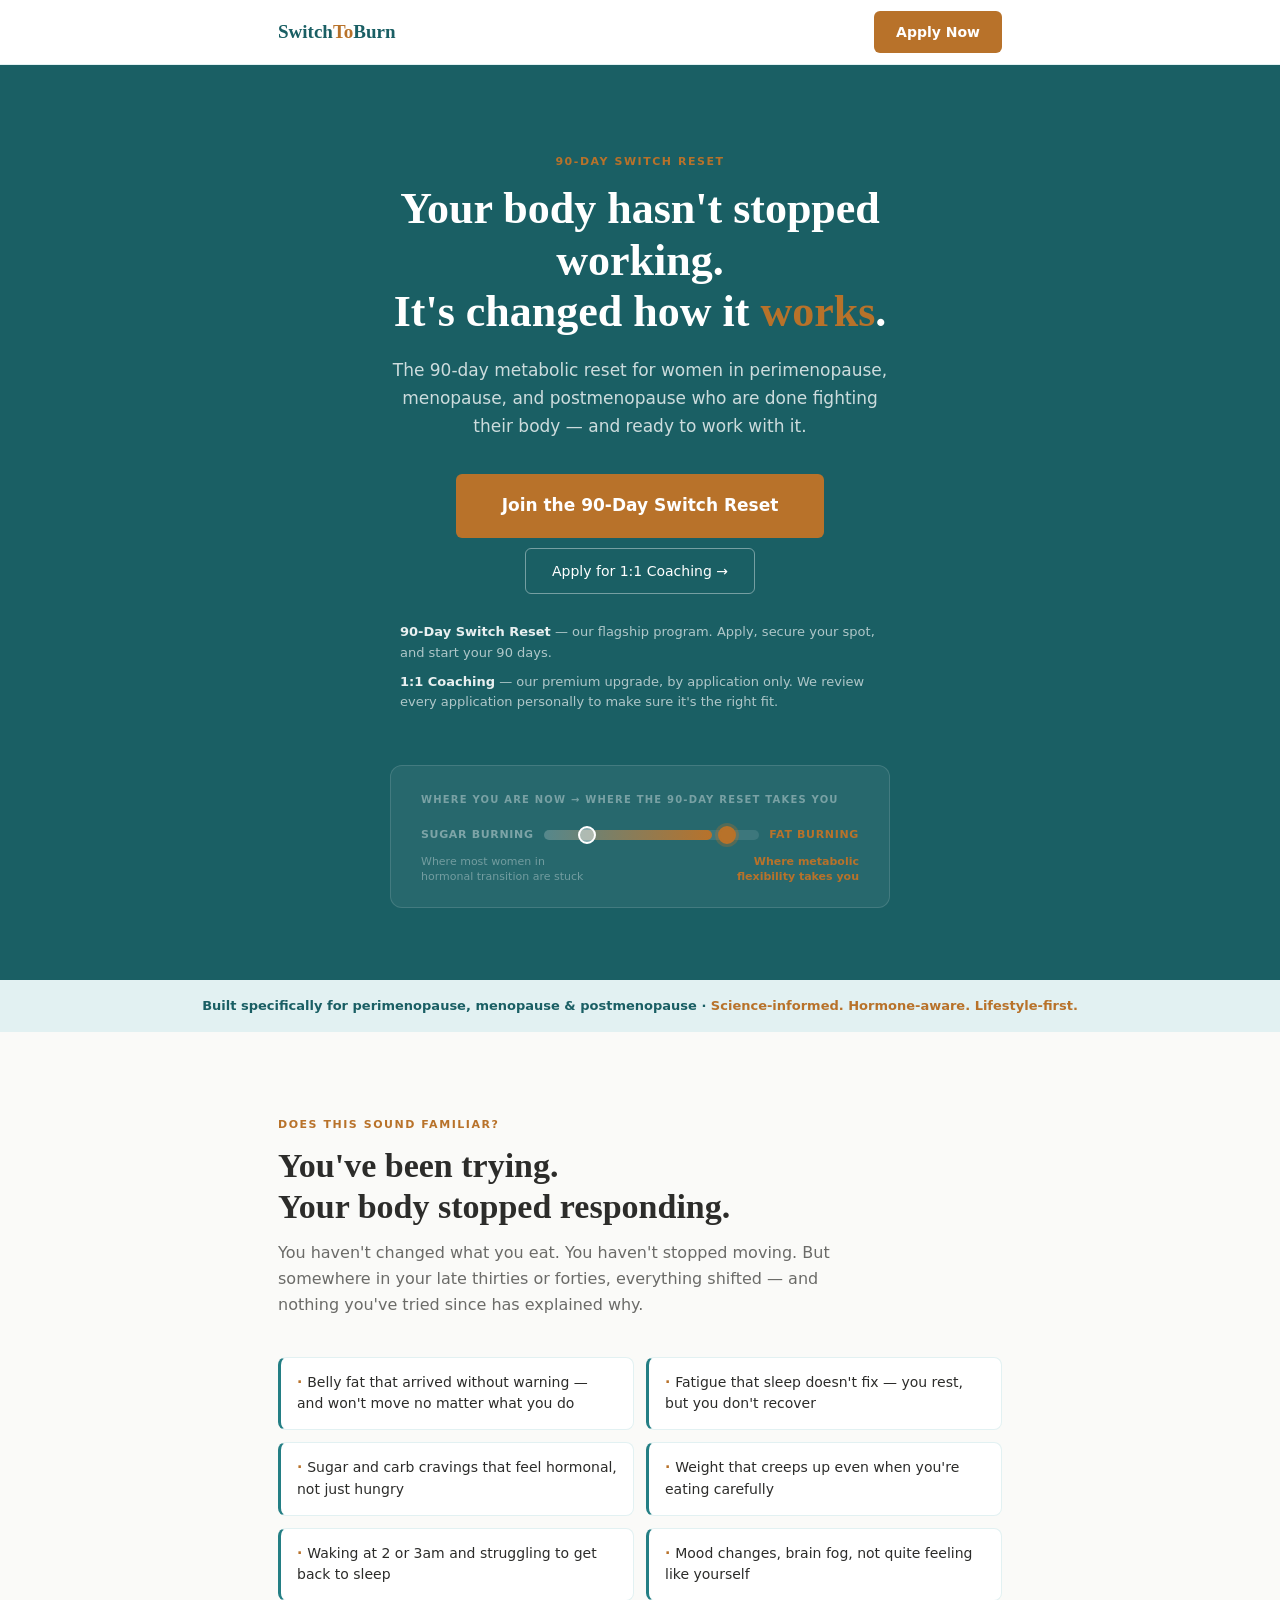
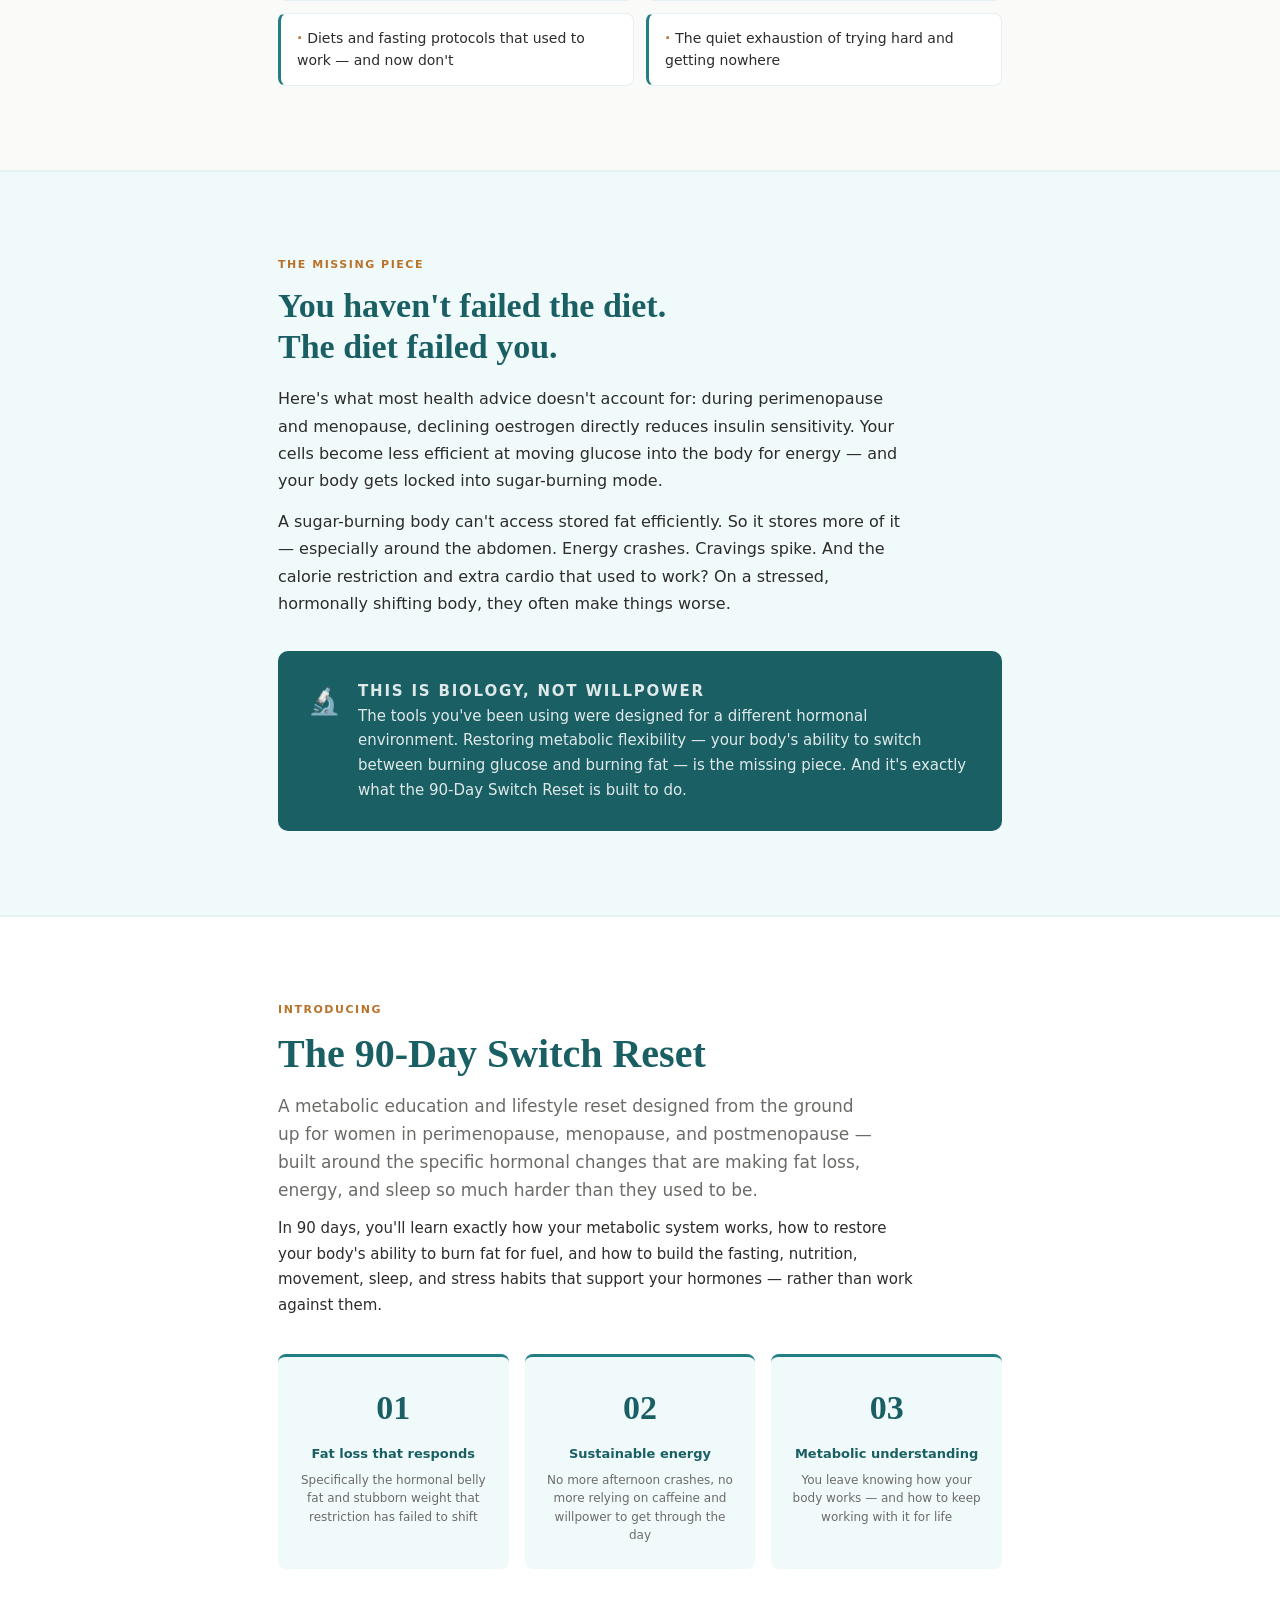
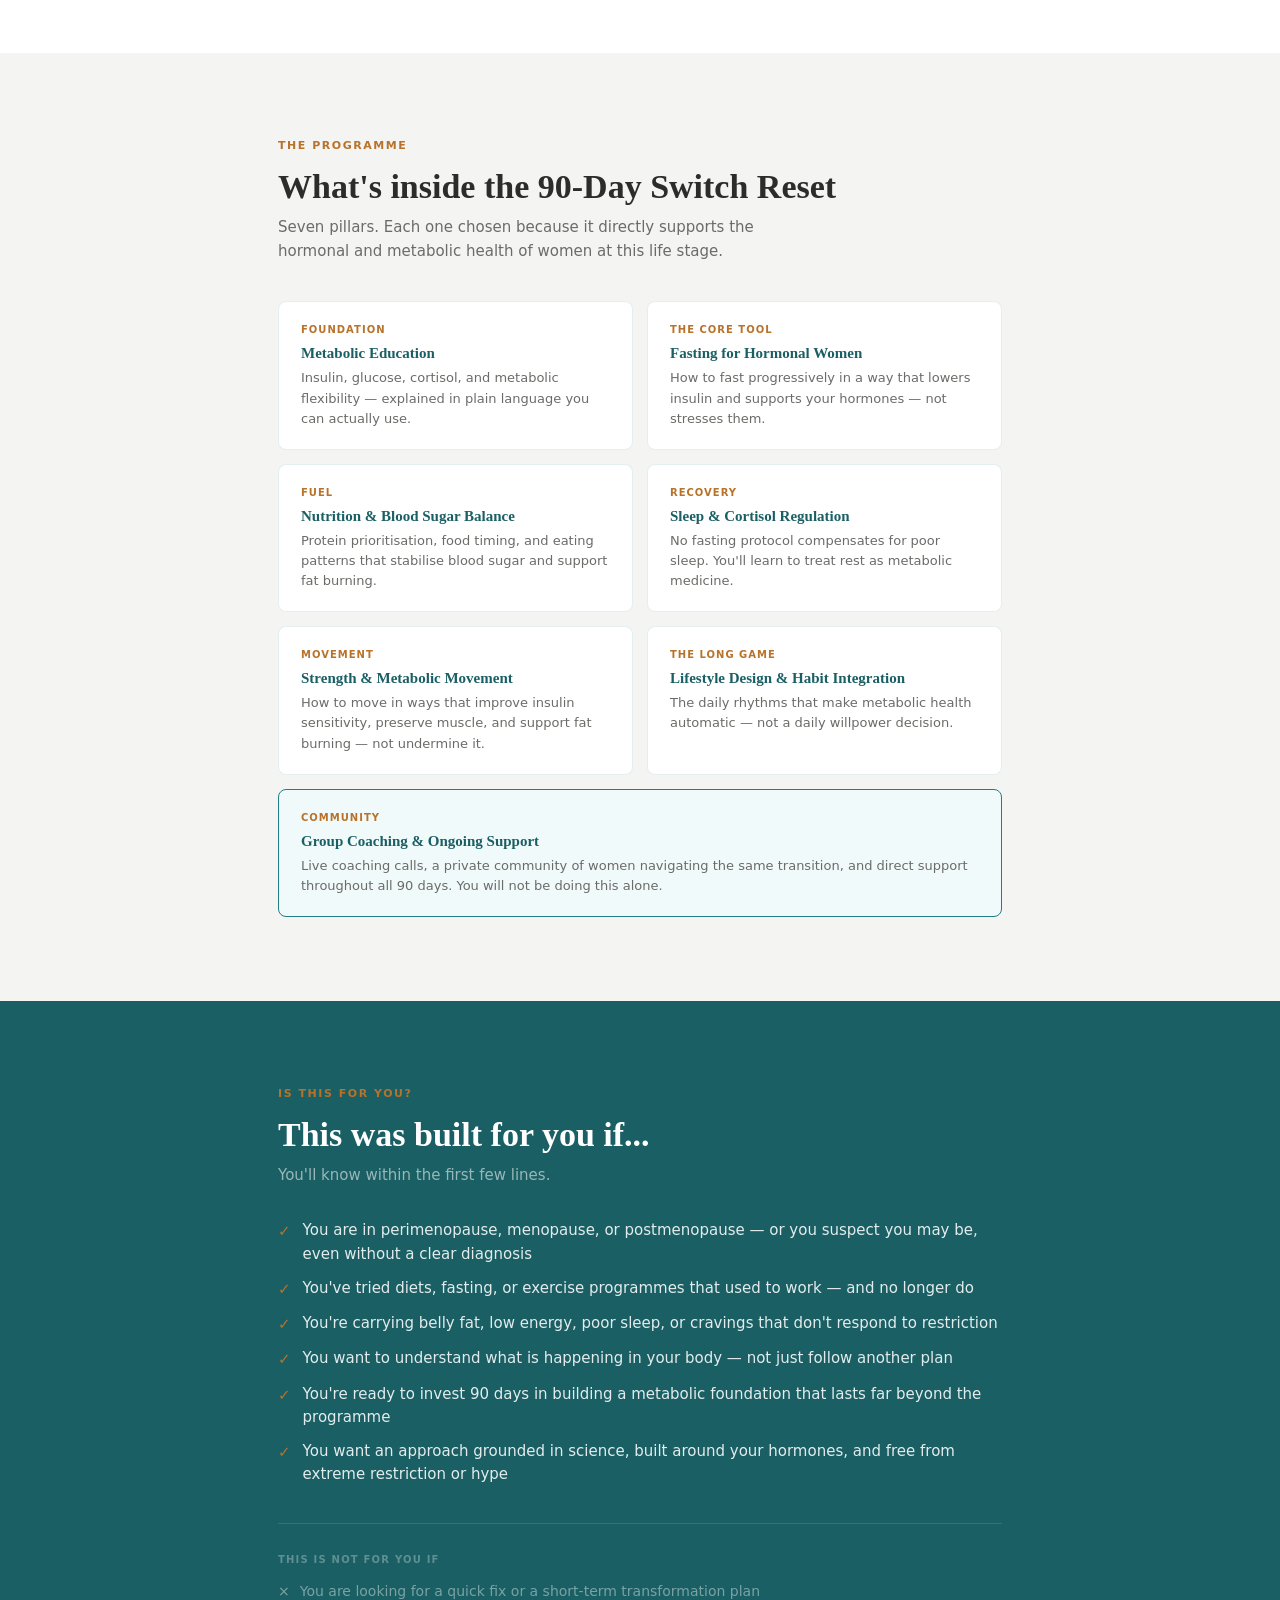
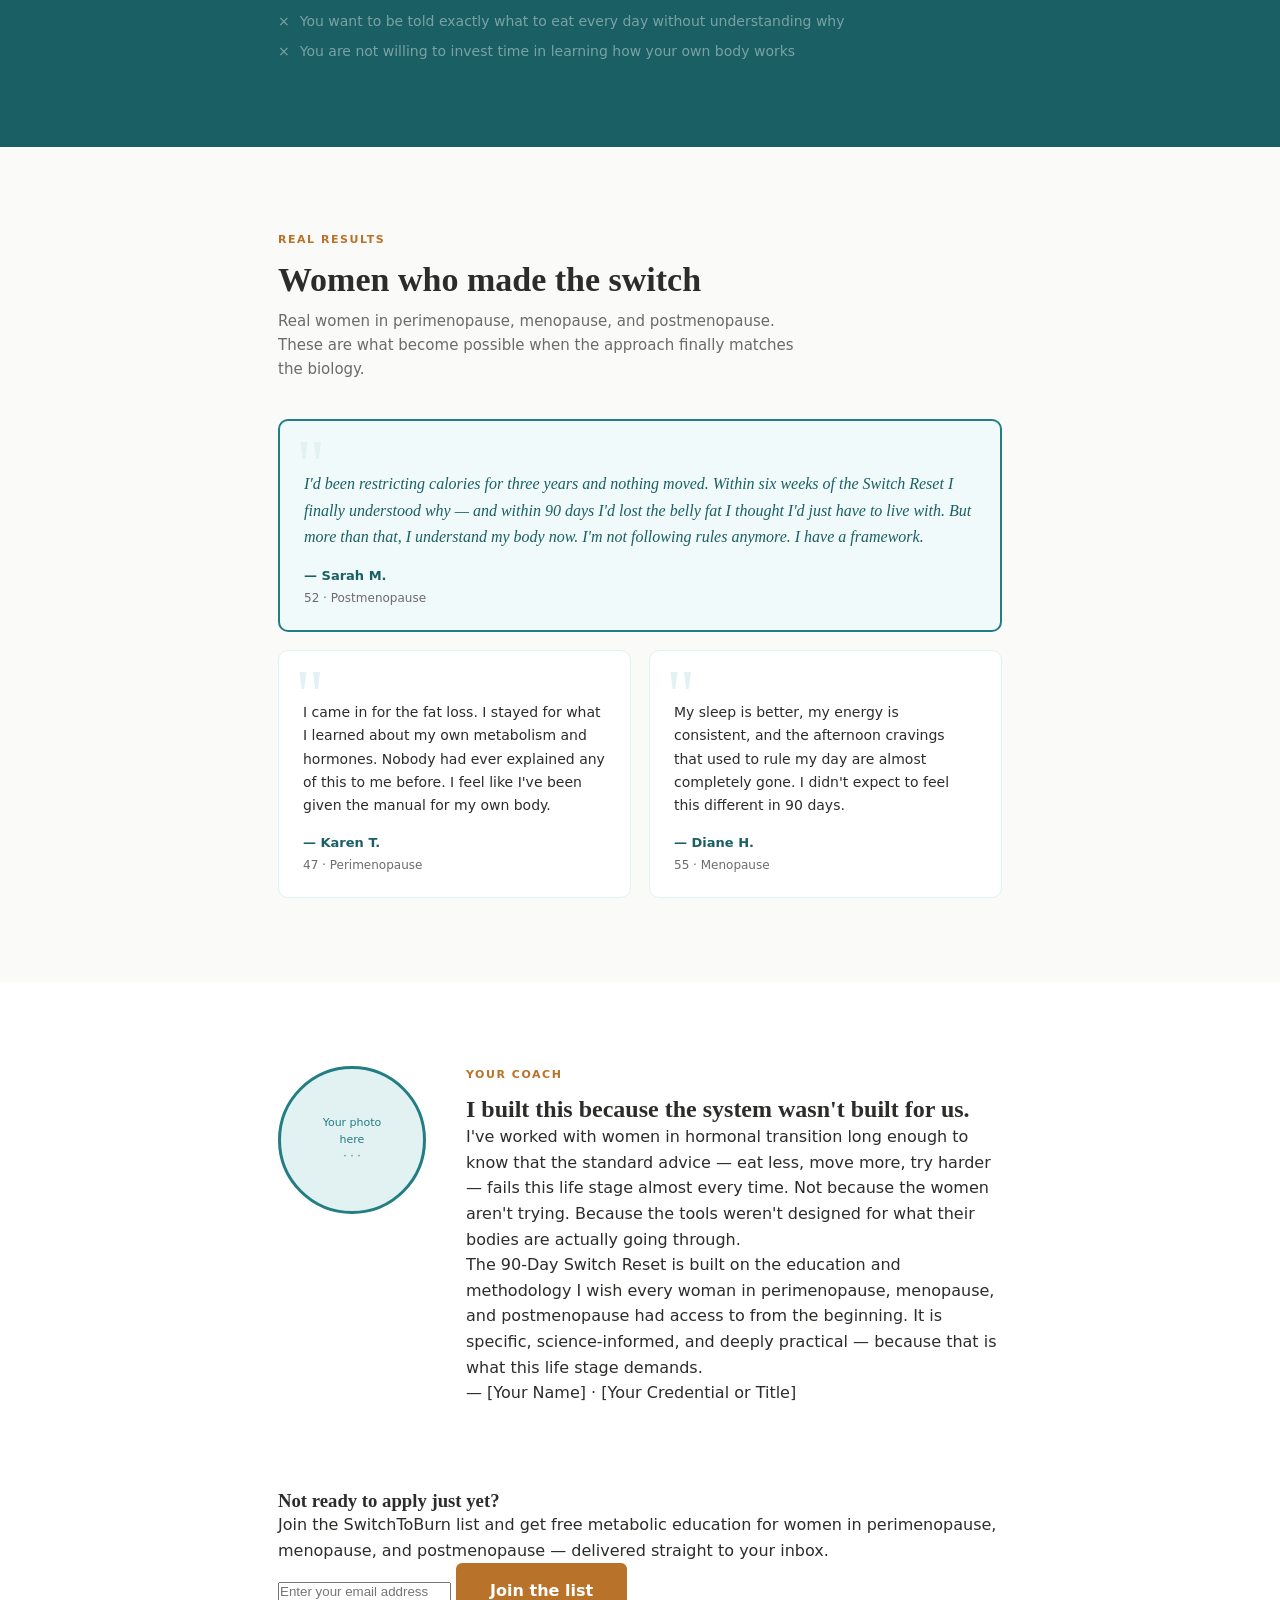
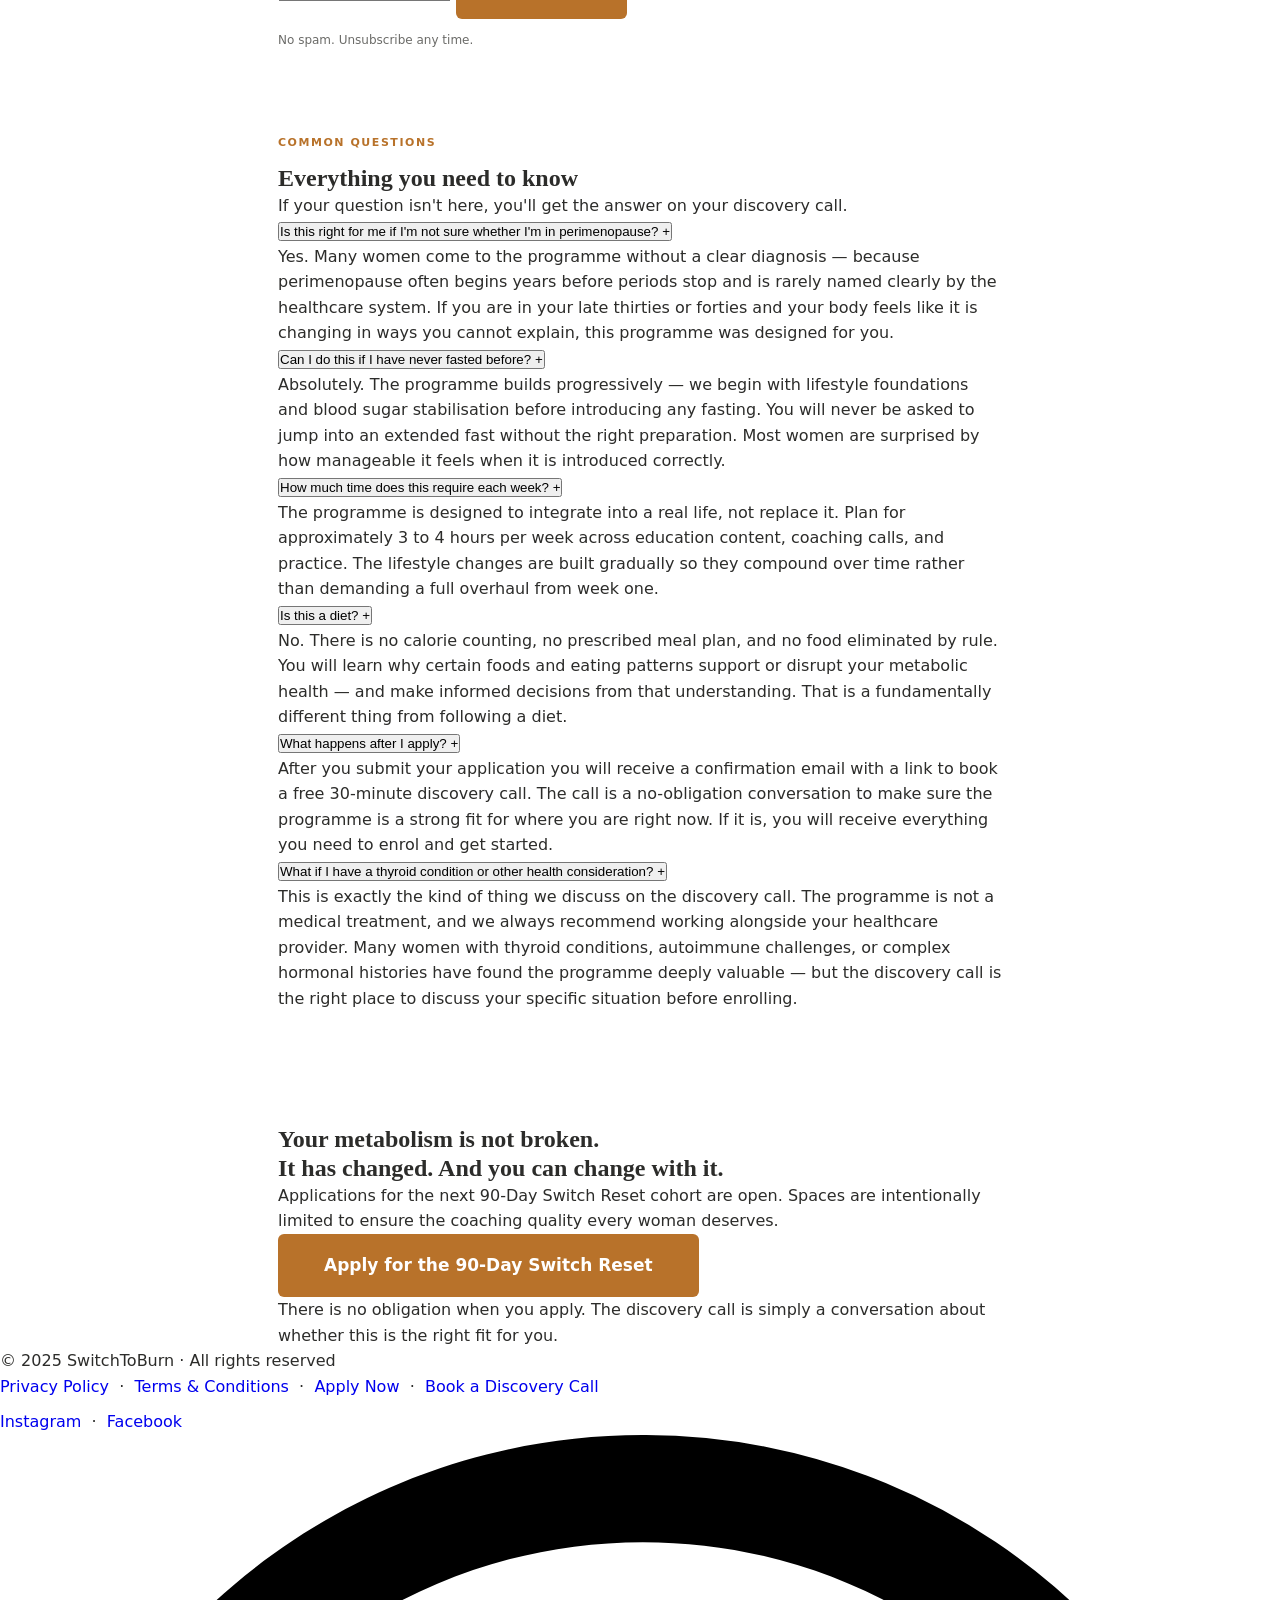
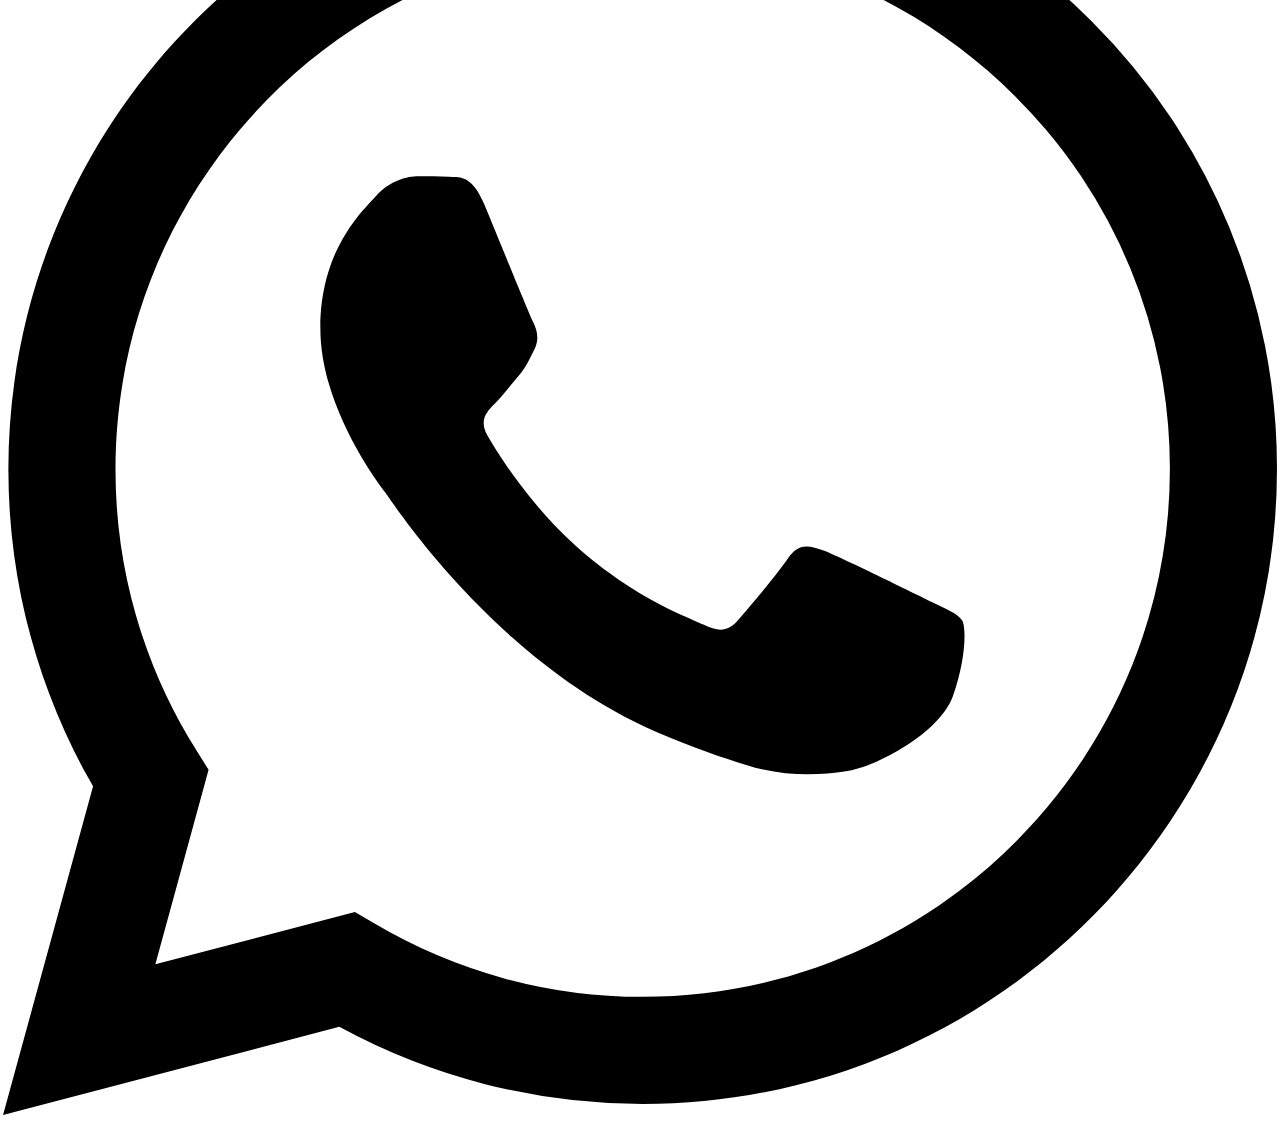
==== index.html @ e47b6647 "Restore WhatsApp floating button" ====
<!--
╔══════════════════════════════════════════════════════════════╗
║   SWITCHTOBUR N — 90-DAY SWITCH RESET                        ║
║   Landing Page  ·  Version 1.0                               ║
╠══════════════════════════════════════════════════════════════╣
║                                                              ║
║   QUICK EDIT GUIDE                                           ║
║   Use Ctrl+F (Cmd+F on Mac) to jump to any tag below.        ║
║                                                              ║
║   COLOURS .................. style.css  →  EDIT-COLOURS      ║
║   LOGO / BRAND NAME ........ Search →  EDIT-LOGO             ║
║   APPLY NOW LINK ........... Search →  APPLY_LINK            ║
║   DISCOVERY CALL LINK ...... Search →  CALENDLY_LINK         ║
║   WHATSAPP LINK ............ Search →  WHATSAPP_LINK         ║
║   MAILERLITE FORM .......... Search →  MAILERLITE_EMBED      ║
║   YOUR NAME & BIO .......... Search →  EDIT-ABOUT            ║
║   TESTIMONIALS ............. Search →  EDIT-TESTIMONIAL      ║
║   FOOTER ................... Search →  EDIT-FOOTER           ║
║                                                              ║
║   TO DEPLOY: Upload index.html + style.css + script.js      ║
║   to your host, Carrd (embed), or any static host.           ║
╚══════════════════════════════════════════════════════════════╝
-->
<!DOCTYPE html>
<html lang="en">
<head>
  <meta charset="UTF-8">
  <meta name="viewport" content="width=device-width, initial-scale=1.0">

  <!-- ✏ EDIT: Page title and meta description — shown in browser tabs and Google -->
  <title>90-Day Switch Reset — SwitchToBurn</title>
  <meta name="description" content="The 90-day metabolic reset for women in perimenopause, menopause, and postmenopause. Restore metabolic flexibility, lose stubborn fat, and reclaim your energy.">

  <link rel="stylesheet" href="style.css">
</head>

<body>

<!-- ╔══════════════════════════════════════════════════════════════╗
     ║  NAVIGATION                                                  ║
     ╚══════════════════════════════════════════════════════════════╝ -->
<nav class="nav">
  <div class="nav-inner">

    <!-- EDIT-LOGO: Change "SwitchToBurn" to your brand name.
         The <em> tag colours "To" in amber — remove it to make it uniform. -->
    <a href="#top" class="nav-logo">Switch<em>To</em>Burn</a>

    <!-- APPLY_LINK: Replace # with your application form or Calendly link.
         Example Typeform:  href="https://yourform.typeform.com/to/XXXXXXXX"
         Example Calendly:  href="https://calendly.com/yourname/discovery-call" -->
    <a href="https://form.jotform.com/261706156996065"
       class="btn btn-primary"
       style="padding:10px 22px; font-size:14px;"
       target="_blank">
      Apply Now
    </a>

  </div>
</nav>


<!-- ╔══════════════════════════════════════════════════════════════╗
     ║  SECTION 1 — HERO                                            ║
     ║  Edit: headline, sub-headline, both CTA buttons             ║
     ╚══════════════════════════════════════════════════════════════╝ -->
<section class="hero" id="top">
  <div class="wrap">

    <!-- ✏ EDIT: Small label above the headline -->
    <p class="eyebrow">90-Day Switch Reset</p>

    <!-- ✏ EDIT: Main headline — the <em> tag highlights "works" in amber -->
    <h1>Your body hasn't stopped working.<br>It's changed how it <em>works</em>.</h1>

    <!-- ✏ EDIT: Sub-headline beneath the main headline -->
    <p class="hero-sub">
      The 90-day metabolic reset for women in perimenopause, menopause, and
      postmenopause who are done fighting their body — and ready to work with it.
    </p>

    <div class="hero-ctas">

      <!-- APPLY_LINK: Replace # with your application form link -->
      <a href="https://form.jotform.com/261706156996065"
         class="btn btn-primary-lg"
         target="_blank">
        Join the 90-Day Switch Reset
      </a>

      <!-- CALENDLY_LINK: Replace # with your 1:1 coaching application link -->
      <a href="https://form.jotform.com/261706232060042"
         class="btn btn-ghost"
         target="_blank">
        Apply for 1:1 Coaching →
      </a>

      <!-- ✏ EDIT: Supporting copy beneath the hero buttons -->
      <div style="margin-top:18px; display:flex; flex-direction:column; gap:8px; max-width:480px; text-align:left;">
        <p style="font-size:13px; color:rgba(255,255,255,0.65); line-height:1.6;">
          <strong style="color:rgba(255,255,255,0.9);">90-Day Switch Reset</strong> — our flagship program.
          Apply, secure your spot, and start your 90 days.
        </p>
        <p style="font-size:13px; color:rgba(255,255,255,0.65); line-height:1.6;">
          <strong style="color:rgba(255,255,255,0.9);">1:1 Coaching</strong> — our premium upgrade, by application only.
          We review every application personally to make sure it's the right fit.
        </p>
      </div>

    </div>

    <!-- Metabolic Switch Diagram — ✏ EDIT caption text inside this block -->
    <div class="switch-diagram">
      <p class="diag-label">Where you are now → where the 90-day reset takes you</p>
      <div class="bar-row">
        <span class="bar-side bar-side-l">Sugar burning</span>
        <div class="bar-track">
          <div class="bar-fill"></div>
          <div class="bar-dot bar-dot-now"></div>
          <div class="bar-dot bar-dot-goal"></div>
        </div>
        <span class="bar-side bar-side-r">Fat burning</span>
      </div>
      <div class="diag-caption">
        <span>Where most women in<br>hormonal transition are stuck</span>
        <span class="goal-cap">Where metabolic<br>flexibility takes you</span>
      </div>
    </div>

  </div>
</section>


<!-- Social Proof Strip
     ✏ EDIT: Update this tagline as your brand grows (e.g. add number of clients) -->
<div class="strip">
  <p>
    Built specifically for perimenopause, menopause &amp; postmenopause ·
    <strong>Science-informed. Hormone-aware. Lifestyle-first.</strong>
  </p>
</div>


<!-- ╔══════════════════════════════════════════════════════════════╗
     ║  SECTION 2 — PROBLEM RECOGNITION                            ║
     ║  Edit: headline, lead sentence, pain point cards            ║
     ╚══════════════════════════════════════════════════════════════╝ -->
<section class="sec problem" id="problem">
  <div class="wrap">

    <!-- ✏ EDIT: Eyebrow label -->
    <p class="eyebrow">Does this sound familiar?</p>

    <!-- ✏ EDIT: Section headline -->
    <h2>You've been trying.<br>Your body stopped responding.</h2>

    <!-- ✏ EDIT: Lead paragraph -->
    <p class="lead-text">
      You haven't changed what you eat. You haven't stopped moving. But somewhere
      in your late thirties or forties, everything shifted — and nothing you've
      tried since has explained why.
    </p>

    <!-- ✏ EDIT: Pain point cards — add, remove, or rewrite any of these -->
    <div class="pain-grid">
      <div class="pain-card">Belly fat that arrived without warning — and won't move no matter what you do</div>
      <div class="pain-card">Fatigue that sleep doesn't fix — you rest, but you don't recover</div>
      <div class="pain-card">Sugar and carb cravings that feel hormonal, not just hungry</div>
      <div class="pain-card">Weight that creeps up even when you're eating carefully</div>
      <div class="pain-card">Waking at 2 or 3am and struggling to get back to sleep</div>
      <div class="pain-card">Mood changes, brain fog, not quite feeling like yourself</div>
      <div class="pain-card">Diets and fasting protocols that used to work — and now don't</div>
      <div class="pain-card">The quiet exhaustion of trying hard and getting nowhere</div>
    </div>

  </div>
</section>


<!-- ╔══════════════════════════════════════════════════════════════╗
     ║  SECTION 3 — WHY OLD METHODS FAIL                           ║
     ║  Edit: headline, both body paragraphs, callout box          ║
     ╚══════════════════════════════════════════════════════════════╝ -->
<section class="sec why" id="why">
  <div class="wrap">

    <p class="eyebrow">The missing piece</p>

    <!-- ✏ EDIT: Section headline -->
    <h2>You haven't failed the diet.<br>The diet failed you.</h2>

    <!-- ✏ EDIT: Body paragraphs — keep the science simple and clear -->
    <p class="body-p">
      Here's what most health advice doesn't account for: during perimenopause
      and menopause, declining oestrogen directly reduces insulin sensitivity.
      Your cells become less efficient at moving glucose into the body for energy
      — and your body gets locked into sugar-burning mode.
    </p>
    <p class="body-p">
      A sugar-burning body can't access stored fat efficiently. So it stores more
      of it — especially around the abdomen. Energy crashes. Cravings spike. And
      the calorie restriction and extra cardio that used to work? On a stressed,
      hormonally shifting body, they often make things worse.
    </p>

    <!-- ✏ EDIT: Callout box — the core positioning statement -->
    <div class="bio-box">
      <div class="bio-icon">🔬</div>
      <div>
        <p class="bio-label">This is biology, not willpower</p>
        <p>
          The tools you've been using were designed for a different hormonal
          environment. Restoring metabolic flexibility — your body's ability to
          switch between burning glucose and burning fat — is the missing piece.
          And it's exactly what the 90-Day Switch Reset is built to do.
        </p>
      </div>
    </div>

  </div>
</section>


<!-- ╔══════════════════════════════════════════════════════════════╗
     ║  SECTION 4 — INTRODUCE THE SOLUTION                         ║
     ║  Edit: programme name, lead, body, three outcome cards      ║
     ╚══════════════════════════════════════════════════════════════╝ -->
<section class="sec solution" id="solution">
  <div class="wrap">

    <p class="eyebrow">Introducing</p>

    <!-- ✏ EDIT: Programme name — update if you rename it -->
    <h2>The 90-Day Switch Reset</h2>

    <!-- ✏ EDIT: One-paragraph programme description -->
    <p class="lead-text">
      A metabolic education and lifestyle reset designed from the ground up for
      women in perimenopause, menopause, and postmenopause — built around the
      specific hormonal changes that are making fat loss, energy, and sleep so
      much harder than they used to be.
    </p>

    <p class="body-p">
      In 90 days, you'll learn exactly how your metabolic system works, how to
      restore your body's ability to burn fat for fuel, and how to build the
      fasting, nutrition, movement, sleep, and stress habits that support your
      hormones — rather than work against them.
    </p>

    <!-- ✏ EDIT: Three outcome cards — title and description of each outcome -->
    <div class="outcomes">
      <div class="outcome">
        <div class="outcome-num">01</div>
        <div class="outcome-title">Fat loss that responds</div>
        <div class="outcome-desc">
          Specifically the hormonal belly fat and stubborn weight
          that restriction has failed to shift
        </div>
      </div>
      <div class="outcome">
        <div class="outcome-num">02</div>
        <div class="outcome-title">Sustainable energy</div>
        <div class="outcome-desc">
          No more afternoon crashes, no more relying on caffeine
          and willpower to get through the day
        </div>
      </div>
      <div class="outcome">
        <div class="outcome-num">03</div>
        <div class="outcome-title">Metabolic understanding</div>
        <div class="outcome-desc">
          You leave knowing how your body works — and how to keep
          working with it for life
        </div>
      </div>
    </div>

  </div>
</section>


<!-- ╔══════════════════════════════════════════════════════════════╗
     ║  SECTION 5 — WHAT'S INSIDE                                  ║
     ║  Edit: pillar tags, pillar titles, pillar descriptions      ║
     ╚══════════════════════════════════════════════════════════════╝ -->
<section class="sec inside" id="inside">
  <div class="wrap">

    <p class="eyebrow">The programme</p>
    <h2>What's inside the 90-Day Switch Reset</h2>
    <p class="sub-text">
      Seven pillars. Each one chosen because it directly supports the hormonal
      and metabolic health of women at this life stage.
    </p>

    <!-- ✏ EDIT: Add, remove, or rewrite any pillar card -->
    <div class="pillars">

      <div class="pillar">
        <div class="pillar-tag">Foundation</div>
        <h4>Metabolic Education</h4>
        <p>Insulin, glucose, cortisol, and metabolic flexibility — explained in plain language you can actually use.</p>
      </div>

      <div class="pillar">
        <div class="pillar-tag">The Core Tool</div>
        <h4>Fasting for Hormonal Women</h4>
        <p>How to fast progressively in a way that lowers insulin and supports your hormones — not stresses them.</p>
      </div>

      <div class="pillar">
        <div class="pillar-tag">Fuel</div>
        <h4>Nutrition &amp; Blood Sugar Balance</h4>
        <p>Protein prioritisation, food timing, and eating patterns that stabilise blood sugar and support fat burning.</p>
      </div>

      <div class="pillar">
        <div class="pillar-tag">Recovery</div>
        <h4>Sleep &amp; Cortisol Regulation</h4>
        <p>No fasting protocol compensates for poor sleep. You'll learn to treat rest as metabolic medicine.</p>
      </div>

      <div class="pillar">
        <div class="pillar-tag">Movement</div>
        <h4>Strength &amp; Metabolic Movement</h4>
        <p>How to move in ways that improve insulin sensitivity, preserve muscle, and support fat burning — not undermine it.</p>
      </div>

      <div class="pillar">
        <div class="pillar-tag">The Long Game</div>
        <h4>Lifestyle Design &amp; Habit Integration</h4>
        <p>The daily rhythms that make metabolic health automatic — not a daily willpower decision.</p>
      </div>

      <!-- Full-width featured pillar -->
      <div class="pillar pillar-full">
        <div class="pillar-tag">Community</div>
        <h4>Group Coaching &amp; Ongoing Support</h4>
        <p>
          Live coaching calls, a private community of women navigating the same transition,
          and direct support throughout all 90 days. You will not be doing this alone.
        </p>
      </div>

    </div>
  </div>
</section>


<!-- ╔══════════════════════════════════════════════════════════════╗
     ║  SECTION 6 — WHO THIS IS FOR                                ║
     ║  Edit: the "is for" list items and "not for" list items     ║
     ╚══════════════════════════════════════════════════════════════╝ -->
<section class="sec for-sec" id="for">
  <div class="wrap">

    <p class="eyebrow">Is this for you?</p>
    <h2>This was built for you if...</h2>
    <p class="sub-text">You'll know within the first few lines.</p>

    <!-- ✏ EDIT: "This IS for you" list — add or remove items as needed -->
    <ul class="for-list">
      <li>You are in perimenopause, menopause, or postmenopause — or you suspect you may be, even without a clear diagnosis</li>
      <li>You've tried diets, fasting, or exercise programmes that used to work — and no longer do</li>
      <li>You're carrying belly fat, low energy, poor sleep, or cravings that don't respond to restriction</li>
      <li>You want to understand what is happening in your body — not just follow another plan</li>
      <li>You're ready to invest 90 days in building a metabolic foundation that lasts far beyond the programme</li>
      <li>You want an approach grounded in science, built around your hormones, and free from extreme restriction or hype</li>
    </ul>

    <!-- ✏ EDIT: "This is NOT for you" list — keep this honest and clear -->
    <div class="not-for-wrap">
      <p class="not-label">This is not for you if</p>
      <ul class="not-list">
        <li>You are looking for a quick fix or a short-term transformation plan</li>
        <li>You want to be told exactly what to eat every day without understanding why</li>
        <li>You are not willing to invest time in learning how your own body works</li>
      </ul>
    </div>

  </div>
</section>


<!-- ╔══════════════════════════════════════════════════════════════╗
     ║  SECTION 7 — TESTIMONIALS / SOCIAL PROOF                    ║
     ║  EDIT-TESTIMONIAL: Replace all three testimonials with      ║
     ║  real client quotes, names, and stages                      ║
     ╚══════════════════════════════════════════════════════════════╝ -->
<section class="sec proof" id="proof">
  <div class="wrap">

    <p class="eyebrow">Real results</p>
    <h2>Women who made the switch</h2>
    <p class="sub-text">
      Real women in perimenopause, menopause, and postmenopause.
      These are what become possible when the approach finally matches the biology.
    </p>

    <div class="testimonials">

      <!-- EDIT-TESTIMONIAL 1: Featured quote — spans full width
           ✏ Replace quote, name, and stage with a real client -->
      <div class="t-card t-card-hero">
        <p class="t-quote">
          I'd been restricting calories for three years and nothing moved. Within
          six weeks of the Switch Reset I finally understood why — and within 90
          days I'd lost the belly fat I thought I'd just have to live with. But
          more than that, I understand my body now. I'm not following rules
          anymore. I have a framework.
        </p>
        <p class="t-name">— Sarah M.</p>
        <p class="t-stage">52 · Postmenopause</p>
      </div>

      <!-- EDIT-TESTIMONIAL 2 -->
      <div class="t-card">
        <p class="t-quote">
          I came in for the fat loss. I stayed for what I learned about my own
          metabolism and hormones. Nobody had ever explained any of this to me
          before. I feel like I've been given the manual for my own body.
        </p>
        <p class="t-name">— Karen T.</p>
        <p class="t-stage">47 · Perimenopause</p>
      </div>

      <!-- EDIT-TESTIMONIAL 3 -->
      <div class="t-card">
        <p class="t-quote">
          My sleep is better, my energy is consistent, and the afternoon cravings
          that used to rule my day are almost completely gone. I didn't expect to
          feel this different in 90 days.
        </p>
        <p class="t-name">— Diane H.</p>
        <p class="t-stage">55 · Menopause</p>
      </div>

    </div>
  </div>
</section>


<!-- ╔══════════════════════════════════════════════════════════════╗
     ║  SECTION 8 — ABOUT                                          ║
     ║  EDIT-ABOUT: Replace all placeholder text with your own     ║
     ╚══════════════════════════════════════════════════════════════╝ -->
<section class="sec about" id="about">
  <div class="wrap">
    <div class="about-inner">

      <!-- EDIT-ABOUT: Replace with your real headshot.
           Option A — Image file (remove the placeholder div, uncomment this):
           <div class="about-photo"><img src="your-photo.jpg" alt="Your Name"></div>
           Option B — Placeholder (current, remove once you have a photo): -->
      
  <div class="about-photo">Your photo<br>here<br>· · ·</div>


      <div>
        <p class="eyebrow">Your coach</p>

        <!-- ✏ EDIT-ABOUT: Headline — make this personal to your story -->
        <h2>I built this because the system wasn't built for us.</h2>

        <!-- ✏ EDIT-ABOUT: First paragraph — your background and "why" -->
        <p>
          I've worked with women in hormonal transition long enough to know that
          the standard advice — eat less, move more, try harder — fails this life
          stage almost every time. Not because the women aren't trying. Because
          the tools weren't designed for what their bodies are actually going through.
        </p>

        <!-- ✏ EDIT-ABOUT: Second paragraph — what drives this programme -->
        <p>
          The 90-Day Switch Reset is built on the education and methodology I wish
          every woman in perimenopause, menopause, and postmenopause had access to
          from the beginning. It is specific, science-informed, and deeply practical
          — because that is what this life stage demands.
        </p>

        <!-- ✏ EDIT-ABOUT: Replace with your name and any relevant credentials -->
        <p class="sig">— [Your Name] · [Your Credential or Title]</p>
      </div>

    </div>
  </div>
</section>


<!-- ╔══════════════════════════════════════════════════════════════╗
     ║  EMAIL CAPTURE — MAILERLITE_EMBED                           ║
     ║                                                              ║
     ║  HOW TO EMBED YOUR MAILERLITE FORM:                         ║
     ║  1. Log into MailerLite                                      ║
     ║  2. Go to Forms → Embedded Forms                            ║
     ║  3. Create or select your form                              ║
     ║  4. Copy the embed code MailerLite gives you               ║
     ║  5. Replace the <div class="ml-placeholder"> block below   ║
     ║     with your MailerLite embed code                         ║
     ║                                                              ║
     ║  TO HIDE THIS SECTION: Add  display:none;  to              ║
     ║  .email-capture in style.css, or delete this section.      ║
     ╚══════════════════════════════════════════════════════════════╝ -->
<section class="email-capture" id="email-list">
  <div class="wrap">

    <!-- ✏ EDIT: Heading and subtext for this section -->
    <h3>Not ready to apply just yet?</h3>
    <p>
      Join the SwitchToBurn list and get free metabolic education for
      women in perimenopause, menopause, and postmenopause — delivered
      straight to your inbox.
    </p>

    <!-- MAILERLITE_EMBED: Replace this entire block with your MailerLite embed code -->
    <!-- ↓ DELETE FROM HERE ↓ -->
    <div class="ml-placeholder">
      <input type="email" placeholder="Enter your email address" />
      <a href="#" class="btn btn-primary">Join the list</a>
    </div>
    <p style="font-size:12px; color:var(--gray-mid); margin-top:12px;">
      No spam. Unsubscribe any time.
    </p>
    <!-- ↑ DELETE TO HERE and paste your MailerLite embed ↑ -->

  </div>
</section>


<!-- ╔══════════════════════════════════════════════════════════════╗
     ║  SECTION 9 — FAQ                                            ║
     ║  Edit: questions and answers below                          ║
     ║                                                              ║
     ║  Each FAQ item follows this pattern:                         ║
     ║  <div class="faq-item">                                      ║
     ║    <button class="faq-btn" onclick="toggleFaq(this)">        ║
     ║      QUESTION<span class="faq-icon">+</span>                 ║
     ║    </button>                                                  ║
     ║    <p class="faq-ans">ANSWER</p>                             ║
     ║  </div>                                                       ║
     ╚══════════════════════════════════════════════════════════════╝ -->
<section class="sec faq-sec" id="faq">
  <div class="wrap">

    <p class="eyebrow">Common questions</p>
    <h2>Everything you need to know</h2>
    <p class="sub-text">
      If your question isn't here, you'll get the answer on your discovery call.
    </p>

    <!-- ✏ EDIT: Add, remove, or rewrite any FAQ item below -->
    <div class="faq-list">

      <div class="faq-item">
        <button class="faq-btn" onclick="toggleFaq(this)">
          Is this right for me if I'm not sure whether I'm in perimenopause?
          <span class="faq-icon">+</span>
        </button>
        <p class="faq-ans">
          Yes. Many women come to the programme without a clear diagnosis —
          because perimenopause often begins years before periods stop and is
          rarely named clearly by the healthcare system. If you are in your late
          thirties or forties and your body feels like it is changing in ways you
          cannot explain, this programme was designed for you.
        </p>
      </div>

      <div class="faq-item">
        <button class="faq-btn" onclick="toggleFaq(this)">
          Can I do this if I have never fasted before?
          <span class="faq-icon">+</span>
        </button>
        <p class="faq-ans">
          Absolutely. The programme builds progressively — we begin with lifestyle
          foundations and blood sugar stabilisation before introducing any fasting.
          You will never be asked to jump into an extended fast without the right
          preparation. Most women are surprised by how manageable it feels when it
          is introduced correctly.
        </p>
      </div>

      <div class="faq-item">
        <button class="faq-btn" onclick="toggleFaq(this)">
          How much time does this require each week?
          <span class="faq-icon">+</span>
        </button>
        <p class="faq-ans">
          The programme is designed to integrate into a real life, not replace it.
          Plan for approximately 3 to 4 hours per week across education content,
          coaching calls, and practice. The lifestyle changes are built gradually
          so they compound over time rather than demanding a full overhaul from
          week one.
        </p>
      </div>

      <div class="faq-item">
        <button class="faq-btn" onclick="toggleFaq(this)">
          Is this a diet?
          <span class="faq-icon">+</span>
        </button>
        <p class="faq-ans">
          No. There is no calorie counting, no prescribed meal plan, and no food
          eliminated by rule. You will learn why certain foods and eating patterns
          support or disrupt your metabolic health — and make informed decisions
          from that understanding. That is a fundamentally different thing from
          following a diet.
        </p>
      </div>

      <div class="faq-item">
        <button class="faq-btn" onclick="toggleFaq(this)">
          What happens after I apply?
          <span class="faq-icon">+</span>
        </button>
        <p class="faq-ans">
          After you submit your application you will receive a confirmation email
          with a link to book a free 30-minute discovery call. The call is a
          no-obligation conversation to make sure the programme is a strong fit
          for where you are right now. If it is, you will receive everything you
          need to enrol and get started.
        </p>
      </div>

      <div class="faq-item">
        <button class="faq-btn" onclick="toggleFaq(this)">
          What if I have a thyroid condition or other health consideration?
          <span class="faq-icon">+</span>
        </button>
        <p class="faq-ans">
          This is exactly the kind of thing we discuss on the discovery call. The
          programme is not a medical treatment, and we always recommend working
          alongside your healthcare provider. Many women with thyroid conditions,
          autoimmune challenges, or complex hormonal histories have found the
          programme deeply valuable — but the discovery call is the right place
          to discuss your specific situation before enrolling.
        </p>
      </div>

      <!-- ✏ EDIT: Add more FAQ items here following the same pattern above -->

    </div>
  </div>
</section>


<!-- ╔══════════════════════════════════════════════════════════════╗
     ║  SECTION 10 — FINAL CTA                                     ║
     ║  Edit: headline, sub-text, button label, reassurance line   ║
     ╚══════════════════════════════════════════════════════════════╝ -->
<section class="cta-final" id="apply">
  <div class="wrap">

    <p class="eyebrow-light">Ready to make the switch?</p>

    <!-- ✏ EDIT: Closing headline -->
    <h2>Your metabolism is not broken.<br>It has changed. And you can change with it.</h2>

    <!-- ✏ EDIT: Closing sub-text -->
    <p class="sub-text">
      Applications for the next 90-Day Switch Reset cohort are open. Spaces are
      intentionally limited to ensure the coaching quality every woman deserves.
    </p>

    <!-- APPLY_LINK: Same link as the nav and hero buttons -->
    <a href="https://form.jotform.com/261706156996065"
       class="btn btn-primary-lg"
       target="_blank">
      Apply for the 90-Day Switch Reset
    </a>

    <!-- ✏ EDIT: Reassurance line beneath the button -->
    <p class="reassurance">
      There is no obligation when you apply. The discovery call is simply a
      conversation about whether this is the right fit for you.
    </p>

  </div>
</section>


<!-- ╔══════════════════════════════════════════════════════════════╗
     ║  FOOTER                                                      ║
     ║  EDIT-FOOTER: Brand name, links, and copyright year        ║
     ╚══════════════════════════════════════════════════════════════╝ -->
<footer>

  <!-- EDIT-FOOTER: Update year and brand name -->
  <p>© 2025 SwitchToBurn · All rights reserved</p>

  <!-- EDIT-FOOTER: Add or remove links as needed -->
  <p>
    <a href="#">Privacy Policy</a> &nbsp;·&nbsp;
    <a href="#">Terms &amp; Conditions</a> &nbsp;·&nbsp;

    <!-- APPLY_LINK: Final link in footer -->
    <a href="https://form.jotform.com/261706156996065" target="_blank">Apply Now</a> &nbsp;·&nbsp;

    <!-- CALENDLY_LINK: Discovery call link in footer -->
    <a href="https://form.jotform.com/261706232060042" target="_blank">Book a Discovery Call</a>
  </p>

  <!-- EDIT-FOOTER: Replace # with your social media profile links -->
  <p style="margin-top: 10px;">
    <a href="#">Instagram</a> &nbsp;·&nbsp;
    <a href="#">Facebook</a>
  </p>

</footer>


<!-- ╔══════════════════════════════════════════════════════════════╗
     ║  WHATSAPP FLOATING BUTTON                                    ║
     ║  WHATSAPP_LINK: Replace the href with your WhatsApp link    ║
     ║                                                              ║
     ║  Format: https://wa.me/COUNTRYCODEPHONENUMBER               ║
     ║  Example SA: https://wa.me/27821234567                      ║
     ║                                                              ║
     ║  With a pre-filled message:                                 ║
     ║  https://wa.me/27821234567?text=Hi%2C%20I%27d%20like%20     ║
     ║  to%20know%20more%20about%20the%2090-Day%20Switch%20Reset   ║
     ║                                                              ║
     ║  To HIDE this button: add  display:none;  to                ║
     ║  .whatsapp-float in style.css                              ║
     ╚══════════════════════════════════════════════════════════════╝ -->
<a href="https://wa.me/27782401107"
   class="whatsapp-float"
   target="_blank"
   aria-label="Chat on WhatsApp">
  <!-- WhatsApp SVG icon — do not change -->
  <svg xmlns="http://www.w3.org/2000/svg" viewBox="0 0 24 24">
    <path d="M17.472 14.382c-.297-.149-1.758-.867-2.03-.967-.273-.099-.471-.148-.67.15-.197.297-.767.966-.94 1.164-.173.199-.347.223-.644.075-.297-.15-1.255-.463-2.39-1.475-.883-.788-1.48-1.761-1.653-2.059-.173-.297-.018-.458.13-.606.134-.133.298-.347.446-.52.149-.174.198-.298.298-.497.099-.198.05-.371-.025-.52-.075-.149-.669-1.612-.916-2.207-.242-.579-.487-.5-.669-.51-.173-.008-.371-.01-.57-.01-.198 0-.52.074-.792.372-.272.297-1.04 1.016-1.04 2.479 0 1.462 1.065 2.875 1.213 3.074.149.198 2.096 3.2 5.077 4.487.709.306 1.262.489 1.694.625.712.227 1.36.195 1.871.118.571-.085 1.758-.719 2.006-1.413.248-.694.248-1.289.173-1.413-.074-.124-.272-.198-.57-.347m-5.421 7.403h-.004a9.87 9.87 0 01-5.031-1.378l-.361-.214-3.741.982.998-3.648-.235-.374a9.86 9.86 0 01-1.51-5.26c.001-5.45 4.436-9.884 9.888-9.884 2.64 0 5.122 1.03 6.988 2.898a9.825 9.825 0 012.893 6.994c-.003 5.45-4.437 9.884-9.885 9.884m8.413-18.297A11.815 11.815 0 0012.05 0C5.495 0 .16 5.335.157 11.892c0 2.096.547 4.142 1.588 5.945L.057 24l6.305-1.654a11.882 11.882 0 005.683 1.448h.005c6.554 0 11.89-5.335 11.893-11.893a11.821 11.821 0 00-3.48-8.413z"/>
  </svg>
</a>


<script src="script.js"></script>

</body>
</html>
---- style.css ----
/*
╔══════════════════════════════════════════════════════════════╗
║   SWITCHTOBUR N — 90-DAY SWITCH RESET  ·  style.css         ║
╠══════════════════════════════════════════════════════════════╣
║                                                              ║
║   QUICK EDIT GUIDE                                           ║
║   Use Ctrl+F (Cmd+F on Mac) to jump to any tag below.        ║
║                                                              ║
║   COLOURS .................. Search →  EDIT-COLOURS          ║
║   BUTTONS .................. Search →  EDIT-BUTTONS          ║
║   NAVIGATION ............... Search →  EDIT-NAV              ║
║   HERO ..................... Search →  EDIT-HERO             ║
║   WHATSAPP BUTTON .......... Search →  EDIT-WHATSAPP         ║
║   MOBILE RESPONSIVE ........ Search →  EDIT-MOBILE           ║
╚══════════════════════════════════════════════════════════════╝
*/

/* ============================================================
   EDIT-COLOURS — All brand colours live here.
   Change any hex value to update the colour across the page.
   ============================================================ */
:root {
  --teal-dark:   #1A5F64;  /* Main brand colour — hero, nav, dark sections */
  --teal-mid:    #237E84;  /* Mid teal — borders, icons, hover states       */
  --teal-light:  #E2F1F2;  /* Light teal — strip, backgrounds, borders      */
  --teal-xl:     #F1FAFA;  /* Very light teal — card backgrounds            */
  --amber:       #B8722A;  /* Accent — ALL buttons, eyebrows, highlights    */
  --amber-lt:    #FDF4E7;  /* Light amber — callout box backgrounds         */
  --charcoal:    #2C2C2A;  /* Main body text                                */
  --gray-mid:    #6B6B68;  /* Secondary text, captions, FAQ answers         */
  --gray-light:  #F4F4F2;  /* Light grey — alternating section backgrounds  */
  --off-white:   #FAFAF8;  /* Off-white — alternating section backgrounds   */
  --white:       #ffffff;  /* Pure white                                    */

  /* ✏ EDIT: Page max-width — 780px is clean and readable.
     Increase to 900px or 960px for a wider layout. */
  --max-w: 780px;
}

/* ============================================================
   RESET & BASE
   ============================================================ */
*, *::before, *::after {
  box-sizing: border-box;
  margin: 0;
  padding: 0;
}

html {
  scroll-behavior: smooth;
}

body {
  font-family: -apple-system, BlinkMacSystemFont, 'Segoe UI', system-ui, sans-serif;
  color: var(--charcoal);
  background: var(--white);
  line-height: 1.6;
  font-size: 16px;
}

h1, h2, h3, h4 {
  font-family: Georgia, 'Times New Roman', serif;
  line-height: 1.2;
}

a { text-decoration: none; }

/* ============================================================
   LAYOUT HELPERS
   ============================================================ */
.wrap {
  max-width: var(--max-w);
  margin: 0 auto;
  padding: 0 28px;
}

.sec { padding: 84px 0; }

/* ============================================================
   EYEBROWS (small uppercase labels above headings)
   ============================================================ */
.eyebrow {
  font-family: -apple-system, system-ui, sans-serif;
  font-size: 11px;
  font-weight: 700;
  letter-spacing: 0.14em;
  text-transform: uppercase;
  color: var(--amber);
  margin-bottom: 12px;
}

.eyebrow-light {
  font-family: -apple-system, system-ui, sans-serif;
  font-size: 11px;
  font-weight: 700;
  letter-spacing: 0.14em;
  text-transform: uppercase;
  color: rgba(255,255,255,0.45);
  margin-bottom: 12px;
}

/* ============================================================
   EDIT-BUTTONS — Button styles: border-radius, font-size, padding
   ============================================================ */
.btn {
  display: inline-block;
  font-family: -apple-system, system-ui, sans-serif;
  font-weight: 700;
  border-radius: 6px;
  cursor: pointer;
  border: none;
  text-align: center;
  transition: filter 0.15s ease;
  text-decoration: none;
}

.btn:hover { filter: brightness(0.88); }

.btn-primary {
  background: var(--amber);
  color: var(--white);
  font-size: 16px;
  padding: 15px 34px;
}

.btn-primary-lg {
  background: var(--amber);
  color: var(--white);
  font-size: 17px;
  padding: 18px 46px;
}

.btn-ghost {
  background: transparent;
  color: var(--white);
  font-size: 14px;
  font-weight: 500;
  padding: 11px 26px;
  border: 1.5px solid rgba(255,255,255,0.4);
}

/* ============================================================
   EDIT-NAV — Navigation bar
   ============================================================ */
.nav {
  position: sticky;
  top: 0;
  z-index: 100;
  background: var(--white);
  border-bottom: 1px solid var(--teal-light);
}

.nav-inner {
  max-width: var(--max-w);
  margin: 0 auto;
  padding: 0 28px;
  height: 64px;
  display: flex;
  align-items: center;
  justify-content: space-between;
}

/* ✏ EDIT: Brand name font, size, and colour */
.nav-logo {
  font-family: Georgia, serif;
  font-size: 19px;
  font-weight: bold;
  color: var(--teal-dark);
  text-decoration: none;
}

/* The "To" part styled in amber — remove <em> tags in HTML to make it uniform */
.nav-logo em {
  font-style: normal;
  color: var(--amber);
}

/* ============================================================
   EDIT-HERO — Hero section
   ============================================================ */
.hero {
  background: var(--teal-dark);
  padding: 88px 0 72px;
  text-align: center;
}

.hero h1 {
  font-size: clamp(28px, 5vw, 44px);
  color: var(--white);
  max-width: 620px;
  margin: 0 auto 18px;
  line-height: 1.18;
}

/* ✏ EDIT: The highlighted word in the headline — currently "works" in amber */
.hero h1 em {
  font-style: normal;
  color: var(--amber);
}

.hero .hero-sub {
  font-size: 17px;
  color: rgba(255,255,255,0.78);
  max-width: 520px;
  margin: 0 auto 34px;
  line-height: 1.65;
}

.hero-ctas {
  display: flex;
  flex-direction: column;
  align-items: center;
  gap: 10px;
}

/* ── Metabolic Switch Diagram ───────────────────────────────── */
.switch-diagram {
  margin: 52px auto 0;
  max-width: 500px;
  background: rgba(255,255,255,0.06);
  border: 1px solid rgba(255,255,255,0.13);
  border-radius: 12px;
  padding: 26px 30px 22px;
  text-align: left;
}

.diag-label {
  font-size: 10px;
  font-weight: 700;
  letter-spacing: 0.12em;
  text-transform: uppercase;
  color: rgba(255,255,255,0.38);
  margin-bottom: 18px;
}

.bar-row {
  display: flex;
  align-items: center;
  gap: 10px;
  margin-bottom: 10px;
}

.bar-side {
  font-size: 11px;
  font-weight: 700;
  letter-spacing: 0.06em;
  text-transform: uppercase;
  white-space: nowrap;
}

.bar-side-l { color: rgba(255,255,255,0.4); }
.bar-side-r { color: var(--amber); }

.bar-track {
  flex: 1;
  height: 10px;
  background: rgba(255,255,255,0.1);
  border-radius: 5px;
  position: relative;
}

.bar-fill {
  height: 100%;
  border-radius: 5px;
  background: linear-gradient(90deg, rgba(255,255,255,0.12) 0%, var(--amber) 100%);
  width: 78%;
}

.bar-dot {
  position: absolute;
  top: 50%;
  transform: translate(-50%, -50%);
  width: 18px;
  height: 18px;
  border-radius: 50%;
  border: 2px solid var(--white);
}

.bar-dot-now  { left: 20%; background: rgba(255,255,255,0.45); }

.bar-dot-goal {
  left: 85%;
  background: var(--amber);
  border-color: var(--amber);
  box-shadow: 0 0 0 3px rgba(184,114,42,0.3);
}

.diag-caption {
  display: flex;
  justify-content: space-between;
}

.diag-caption span {
  font-size: 11px;
  color: rgba(255,255,255,0.35);
  line-height: 1.4;
  max-width: 42%;
}

.diag-caption .goal-cap {
  color: var(--amber);
  font-weight: 600;
  text-align: right;
}

/* ============================================================
   SOCIAL PROOF STRIP
   ============================================================ */
.strip {
  background: var(--teal-light);
  padding: 16px 28px;
  text-align: center;
}

.strip p {
  font-size: 13px;
  font-weight: 600;
  color: var(--teal-dark);
}

.strip strong { color: var(--amber); }

/* ============================================================
   SECTION 2 — PROBLEM RECOGNITION
   ============================================================ */
.problem { background: var(--off-white); }

.problem h2 {
  font-size: clamp(24px, 4vw, 34px);
  color: var(--charcoal);
  margin-bottom: 12px;
}

.problem .lead-text {
  font-size: 16px;
  color: var(--gray-mid);
  max-width: 580px;
  margin-bottom: 38px;
  line-height: 1.65;
}

.pain-grid {
  display: grid;
  grid-template-columns: 1fr 1fr;
  gap: 12px;
}

.pain-card {
  background: var(--white);
  border-radius: 8px;
  border: 1px solid var(--teal-light);
  border-left: 3px solid var(--teal-mid);
  padding: 14px 16px;
  font-size: 14px;
  color: var(--charcoal);
  line-height: 1.55;
}

.pain-card::before {
  content: '· ';
  color: var(--amber);
  font-weight: 900;
}

/* ============================================================
   SECTION 3 — WHY OLD METHODS FAIL
   ============================================================ */
.why {
  background: var(--teal-xl);
  border-top: 2px solid var(--teal-light);
  border-bottom: 2px solid var(--teal-light);
}

.why h2 {
  font-size: clamp(24px, 4vw, 34px);
  color: var(--teal-dark);
  margin-bottom: 18px;
}

.why .body-p {
  font-size: 16px;
  color: var(--charcoal);
  line-height: 1.7;
  margin-bottom: 14px;
  max-width: 640px;
}

.bio-box {
  background: var(--teal-dark);
  border-radius: 10px;
  padding: 28px 30px;
  margin-top: 34px;
  display: flex;
  gap: 18px;
  align-items: flex-start;
}

.bio-icon { font-size: 26px; flex-shrink: 0; margin-top: 2px; }

.bio-label {
  font-family: -apple-system, system-ui, sans-serif;
  font-size: 10px;
  font-weight: 700;
  letter-spacing: 0.12em;
  text-transform: uppercase;
  color: var(--amber);
  margin-bottom: 8px;
}

.bio-box p {
  font-size: 15px;
  color: rgba(255,255,255,0.86);
  line-height: 1.65;
  margin: 0;
  max-width: 100%;
}

/* ============================================================
   SECTION 4 — INTRODUCE THE SOLUTION
   ============================================================ */
.solution { background: var(--white); }

.solution h2 {
  font-size: clamp(26px, 4.5vw, 40px);
  color: var(--teal-dark);
  margin-bottom: 14px;
}

.solution .lead-text {
  font-size: 17px;
  color: var(--gray-mid);
  max-width: 600px;
  line-height: 1.65;
  margin-bottom: 12px;
}

.solution .body-p {
  font-size: 15px;
  color: var(--charcoal);
  max-width: 640px;
  line-height: 1.7;
  margin-bottom: 36px;
}

.outcomes {
  display: grid;
  grid-template-columns: repeat(3, 1fr);
  gap: 16px;
}

.outcome {
  background: var(--teal-xl);
  border-radius: 8px;
  border-top: 3px solid var(--teal-mid);
  padding: 24px 18px;
  text-align: center;
}

.outcome-num {
  font-family: Georgia, serif;
  font-size: 34px;
  font-weight: bold;
  color: var(--teal-dark);
  margin-bottom: 8px;
}

.outcome-title {
  font-size: 13px;
  font-weight: 700;
  color: var(--teal-dark);
  margin-bottom: 6px;
}

.outcome-desc { font-size: 12px; color: var(--gray-mid); line-height: 1.55; }

/* ============================================================
   SECTION 5 — WHAT'S INSIDE
   ============================================================ */
.inside { background: var(--gray-light); }

.inside h2 {
  font-size: clamp(24px, 4vw, 34px);
  color: var(--charcoal);
  margin-bottom: 8px;
}

.inside .sub-text {
  font-size: 15px;
  color: var(--gray-mid);
  max-width: 540px;
  margin-bottom: 38px;
}

.pillars {
  display: grid;
  grid-template-columns: 1fr 1fr;
  gap: 14px;
}

.pillar {
  background: var(--white);
  border-radius: 8px;
  padding: 20px 22px;
  border: 1px solid rgba(35,126,132,0.12);
}

.pillar-tag {
  font-family: -apple-system, system-ui, sans-serif;
  font-size: 10px;
  font-weight: 700;
  letter-spacing: 0.1em;
  text-transform: uppercase;
  color: var(--amber);
  margin-bottom: 6px;
}

.pillar h4 {
  font-size: 15px;
  color: var(--teal-dark);
  margin-bottom: 6px;
}

.pillar p { font-size: 13px; color: var(--gray-mid); line-height: 1.55; }

.pillar-full {
  grid-column: 1 / -1;
  background: var(--teal-xl);
  border-color: var(--teal-mid);
}

/* ============================================================
   SECTION 6 — WHO THIS IS FOR
   ============================================================ */
.for-sec { background: var(--teal-dark); }

.for-sec h2 {
  font-size: clamp(24px, 4vw, 34px);
  color: var(--white);
  margin-bottom: 8px;
}

.for-sec .sub-text {
  font-size: 15px;
  color: rgba(255,255,255,0.55);
  margin-bottom: 32px;
}

.for-list {
  list-style: none;
  display: flex;
  flex-direction: column;
  gap: 11px;
  margin-bottom: 36px;
}

.for-list li {
  display: flex;
  align-items: flex-start;
  gap: 12px;
  font-size: 15px;
  color: rgba(255,255,255,0.88);
  line-height: 1.55;
}

.for-list li::before {
  content: '✓';
  color: var(--amber);
  font-weight: 900;
  flex-shrink: 0;
  margin-top: 1px;
}

.not-for-wrap {
  border-top: 1px solid rgba(255,255,255,0.12);
  padding-top: 28px;
}

.not-label {
  font-family: -apple-system, system-ui, sans-serif;
  font-size: 10px;
  font-weight: 700;
  letter-spacing: 0.12em;
  text-transform: uppercase;
  color: rgba(255,255,255,0.3);
  margin-bottom: 12px;
}

.not-list {
  list-style: none;
  display: flex;
  flex-direction: column;
  gap: 8px;
}

.not-list li {
  font-size: 14px;
  color: rgba(255,255,255,0.42);
  display: flex;
  align-items: flex-start;
  gap: 10px;
}

.not-list li::before { content: '×'; flex-shrink: 0; }

/* ============================================================
   SECTION 7 — SOCIAL PROOF / TESTIMONIALS
   ============================================================ */
.proof { background: var(--off-white); }

.proof h2 {
  font-size: clamp(24px, 4vw, 34px);
  color: var(--charcoal);
  margin-bottom: 8px;
}

.proof .sub-text {
  font-size: 15px;
  color: var(--gray-mid);
  margin-bottom: 38px;
  max-width: 520px;
}

.testimonials {
  display: grid;
  grid-template-columns: 1fr 1fr;
  gap: 18px;
}

.t-card {
  background: var(--white);
  border-radius: 10px;
  padding: 28px 24px 22px;
  border: 1px solid var(--teal-light);
  position: relative;
  overflow: hidden;
}

.t-card::before {
  content: '"';
  font-family: Georgia, serif;
  font-size: 72px;
  color: var(--teal-light);
  line-height: 1;
  position: absolute;
  top: 8px;
  left: 16px;
}

.t-card-hero {
  grid-column: 1 / -1;
  background: var(--teal-xl);
  border-color: var(--teal-mid);
  border-width: 2px;
}

.t-quote {
  font-size: 14px;
  color: var(--charcoal);
  line-height: 1.65;
  margin-bottom: 16px;
  padding-top: 22px;
}

.t-card-hero .t-quote {
  font-family: Georgia, serif;
  font-style: italic;
  font-size: 16px;
  color: var(--teal-dark);
}

.t-name {
  font-size: 13px;
  font-weight: 700;
  color: var(--teal-dark);
}

.t-stage {
  font-size: 12px;
  color: var(--gray-mid);
  margin-top: 2px;
}

/* ============================================================
   SECTION 8 — ABOUT
   ============================================================ */
.about { background: var(--white); }

.about-inner {
  display: grid;
  grid-template-columns: auto 1fr;
  gap: 40px;
  align-items: start;
}

/* ✏ EDIT: Photo dimensions — currently 148×148px circle */
.about-photo {
  width: 148px;
  height: 148px;
  border-radius: 50%;
  background: var(--teal-light);
  border: 3px solid var(--teal-mid);
  overflow: hidden;
  flex-shrink: 0;
  display: flex;
  align-items: center;
  justify-content: center;
  font-family: -apple-system, system-ui, sans-serif;
  font-size: 11px;
  color: var(--teal-mid);
  text-align: center;
  line-height: 1.5;


/* When you add your real photo, uncomment this: */
/* .about-photo img { width: 100%; height: 100%; object-fit: cover; } */

.about h2 {
  font-size: clamp(22px, 3.5vw, 28px);
  color: var(--teal-dark);
  margin-bottom: 14px;
}

.about p {
  font-size: 15px;
  color: var(--charcoal);
  line-height: 1.7;
  margin-bottom: 12px;
}

.about .sig {
  font-size: 15px;
  font-weight: 700;
  color: var(--teal-dark);
  margin-top: 4px;
}

/* ============================================================
   MAILERLITE EMAIL CAPTURE SECTION
   ============================================================ */
.email-capture {
  background: var(--amber-lt);
  border-top: 2px solid rgba(184,114,42,0.2);
  border-bottom: 2px solid rgba(184,114,42,0.2);
  padding: 60px 0;
  text-align: center;
}

.email-capture h3 {
  font-size: clamp(20px, 3.5vw, 26px);
  color: var(--teal-dark);
  margin-bottom: 10px;
}

.email-capture p {
  font-size: 15px;
  color: var(--gray-mid);
  max-width: 460px;
  margin: 0 auto 28px;
  line-height: 1.65;
}

.ml-placeholder {
  display: flex;
  gap: 10px;
  justify-content: center;
  flex-wrap: wrap;
  max-width: 480px;
  margin: 0 auto;
}

.ml-placeholder input {
  flex: 1;
  min-width: 220px;
  padding: 13px 18px;
  border: 1.5px solid rgba(35,126,132,0.25);
  border-radius: 6px;
  font-size: 15px;
  font-family: -apple-system, system-ui, sans-serif;
  color: var(--charcoal);
  background: var(--white);
  outline: none;
}

.ml-placeholder input:focus {
  border-color: var(--teal-mid);
}

/* ============================================================
   SECTION 9 — FAQ
   ============================================================ */
.faq-sec { background: var(--gray-light); }

.faq-sec h2 {
  font-size: clamp(24px, 4vw, 34px);
  color: var(--charcoal);
  margin-bottom: 8px;
}

.faq-sec .sub-text {
  font-size: 15px;
  color: var(--gray-mid);
  margin-bottom: 36px;
}

.faq-list {
  border-top: 1px solid rgba(35,126,132,0.14);
}

.faq-item {
  border-bottom: 1px solid rgba(35,126,132,0.14);
}

.faq-btn {
  width: 100%;
  text-align: left;
  background: none;
  border: none;
  padding: 20px 0;
  display: flex;
  justify-content: space-between;
  align-items: center;
  cursor: pointer;
  font-family: -apple-system, system-ui, sans-serif;
  font-size: 15px;
  font-weight: 600;
  color: var(--charcoal);
  line-height: 1.4;
  gap: 16px;
}

.faq-btn:hover { color: var(--teal-dark); }

.faq-icon {
  flex-shrink: 0;
  width: 26px;
  height: 26px;
  border-radius: 50%;
  background: var(--teal-light);
  display: flex;
  align-items: center;
  justify-content: center;
  font-size: 16px;
  color: var(--teal-dark);
  transition: transform 0.2s, background 0.2s;
}

.faq-item.open .faq-icon {
  transform: rotate(45deg);
  background: var(--teal-mid);
  color: var(--white);
}

.faq-ans {
  display: none;
  padding: 0 40px 22px 0;
  font-size: 14px;
  color: var(--gray-mid);
  line-height: 1.72;
  max-width: 620px;
}

.faq-item.open .faq-ans { display: block; }

/* ============================================================
   SECTION 10 — FINAL CTA
   ============================================================ */
.cta-final {
  background: var(--teal-dark);
  padding: 96px 0;
  text-align: center;
}

.cta-final h2 {
  font-size: clamp(26px, 5vw, 40px);
  color: var(--white);
  max-width: 540px;
  margin: 0 auto 16px;
}

.cta-final .sub-text {
  font-size: 16px;
  color: rgba(255,255,255,0.68);
  max-width: 460px;
  margin: 0 auto 36px;
  line-height: 1.65;
}

.cta-final .reassurance {
  margin-top: 18px;
  font-size: 13px;
  color: rgba(255,255,255,0.38);
}

/* ============================================================
   FOOTER
   ============================================================ */
footer {
  background: var(--charcoal);
  padding: 32px 24px;
  text-align: center;
}

footer p {
  font-size: 12px;
  color: rgba(255,255,255,0.3);
  margin-bottom: 6px;
}

footer a {
  color: rgba(255,255,255,0.45);
  text-decoration: underline;
}

footer a:hover { color: rgba(255,255,255,0.7); }

/* ============================================================
   EDIT-WHATSAPP — WhatsApp floating button
   To hide: add  display:none;  to .whatsapp-float below.
   ============================================================ */
.whatsapp-float {
  position: fixed;
  bottom: 28px;
  right: 28px;
  z-index: 200;
  width: 56px;
  height: 56px;
  border-radius: 50%;
  background: #25D366; /* WhatsApp green — do not change */
  display: flex;
  align-items: center;
  justify-content: center;
  box-shadow: 0 4px 16px rgba(0,0,0,0.2);
  transition: transform 0.15s, box-shadow 0.15s;
  text-decoration: none;
}

.whatsapp-float:hover {
  transform: translateY(-2px);
  box-shadow: 0 6px 20px rgba(0,0,0,0.25);
}

.whatsapp-float svg {
  width: 28px;
  height: 28px;
  fill: white;
}

/* ============================================================
   EDIT-MOBILE — Responsive / Mobile styles (max 600px)
   ============================================================ */
@media (max-width: 600px) {
  .sec { padding: 60px 0; }
  .pain-grid         { grid-template-columns: 1fr; }
  .pillars           { grid-template-columns: 1fr; }
  .outcomes          { grid-template-columns: 1fr; }
  .testimonials      { grid-template-columns: 1fr; }
  .t-card-hero       { grid-column: 1; }
  .pillar-full       { grid-column: 1; }
  .about-inner       { grid-template-columns: 1fr; }
  .about-photo       { margin: 0 auto; }
  .ml-placeholder    { flex-direction: column; }
  .whatsapp-float    { bottom: 20px; right: 20px; }
}
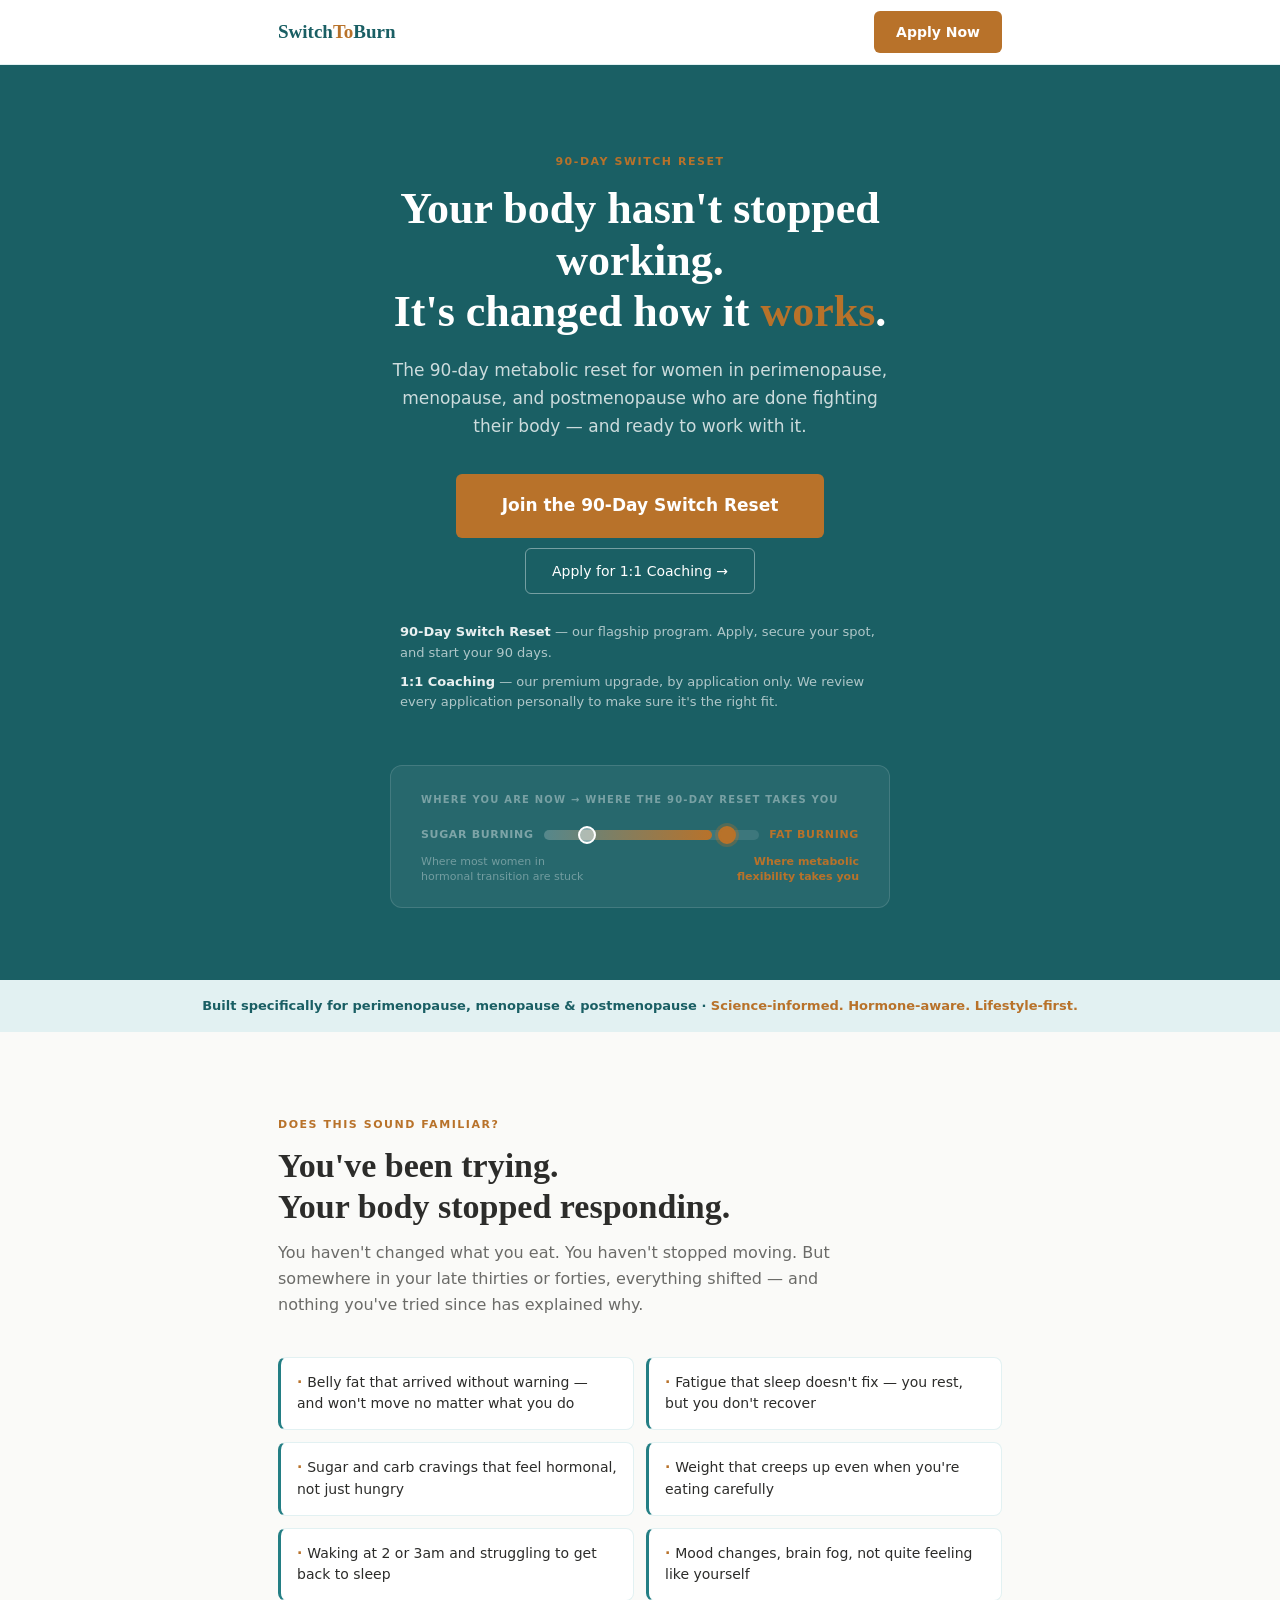
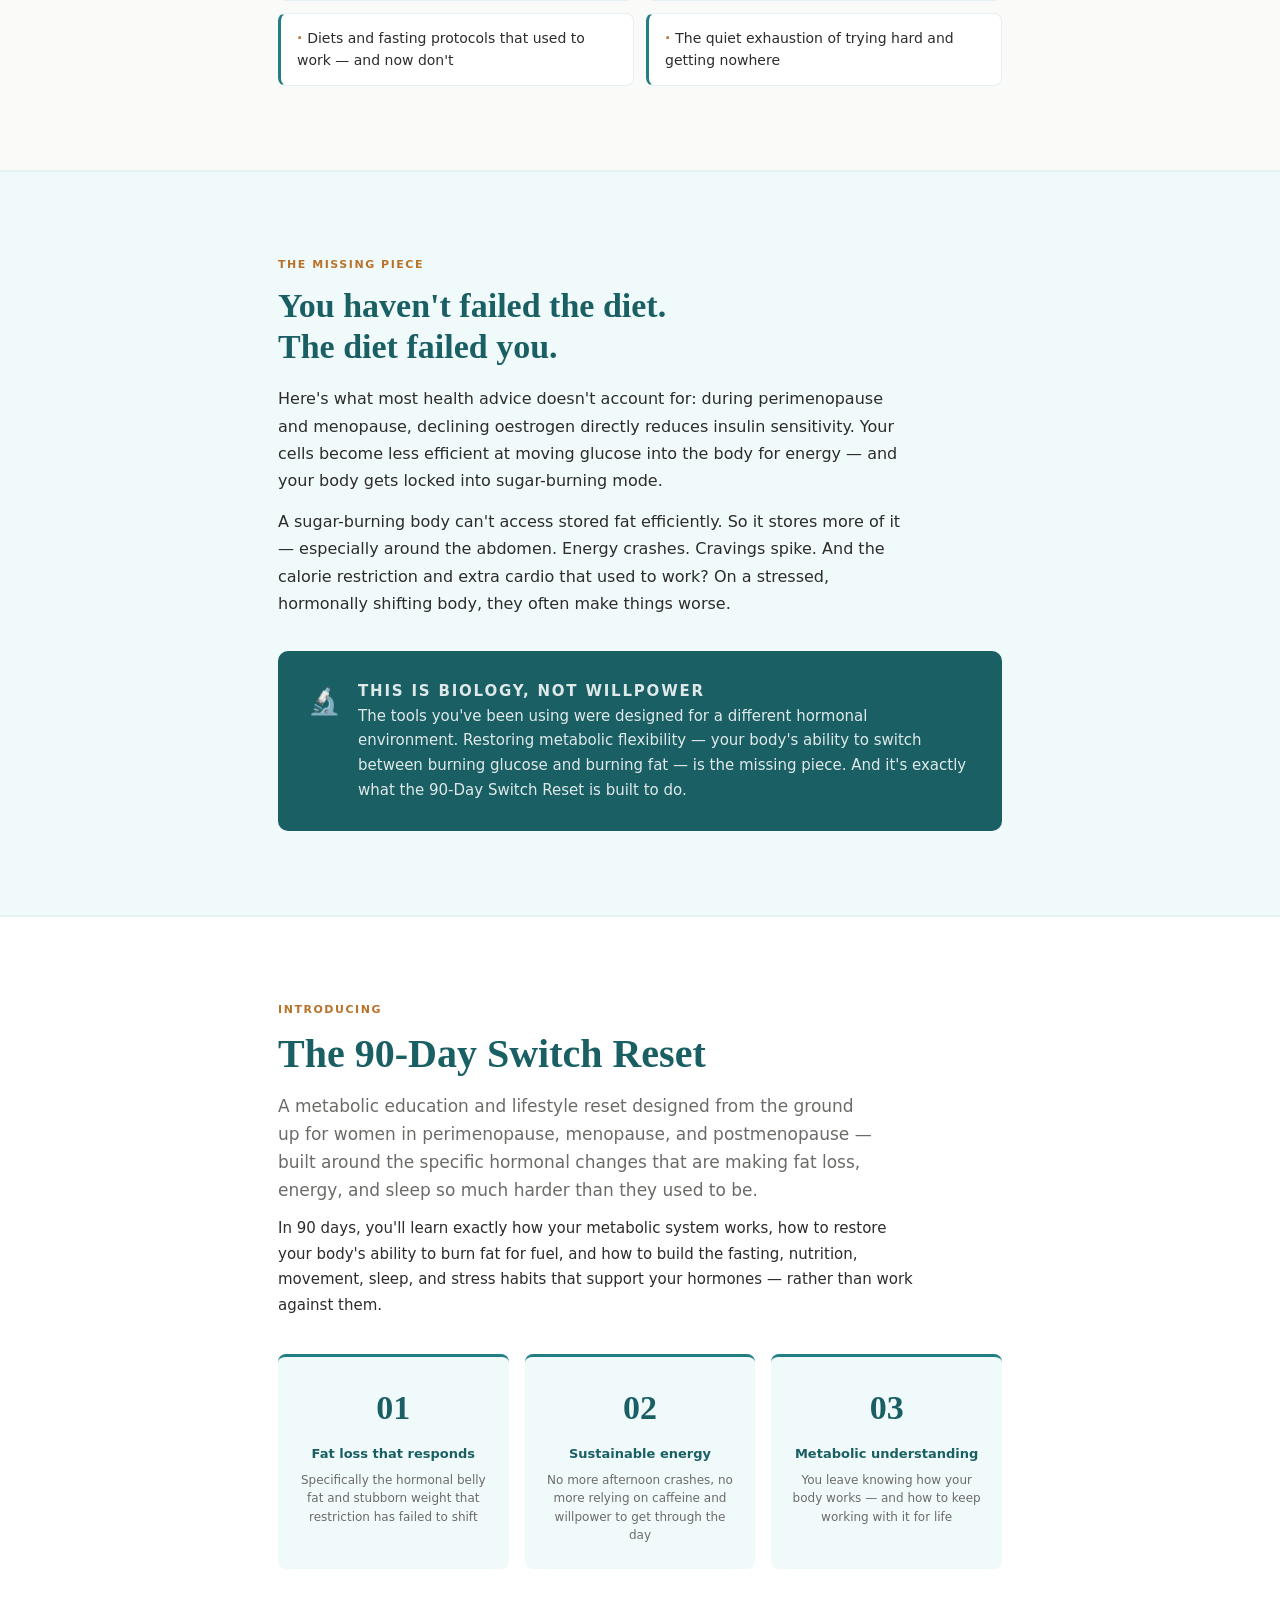
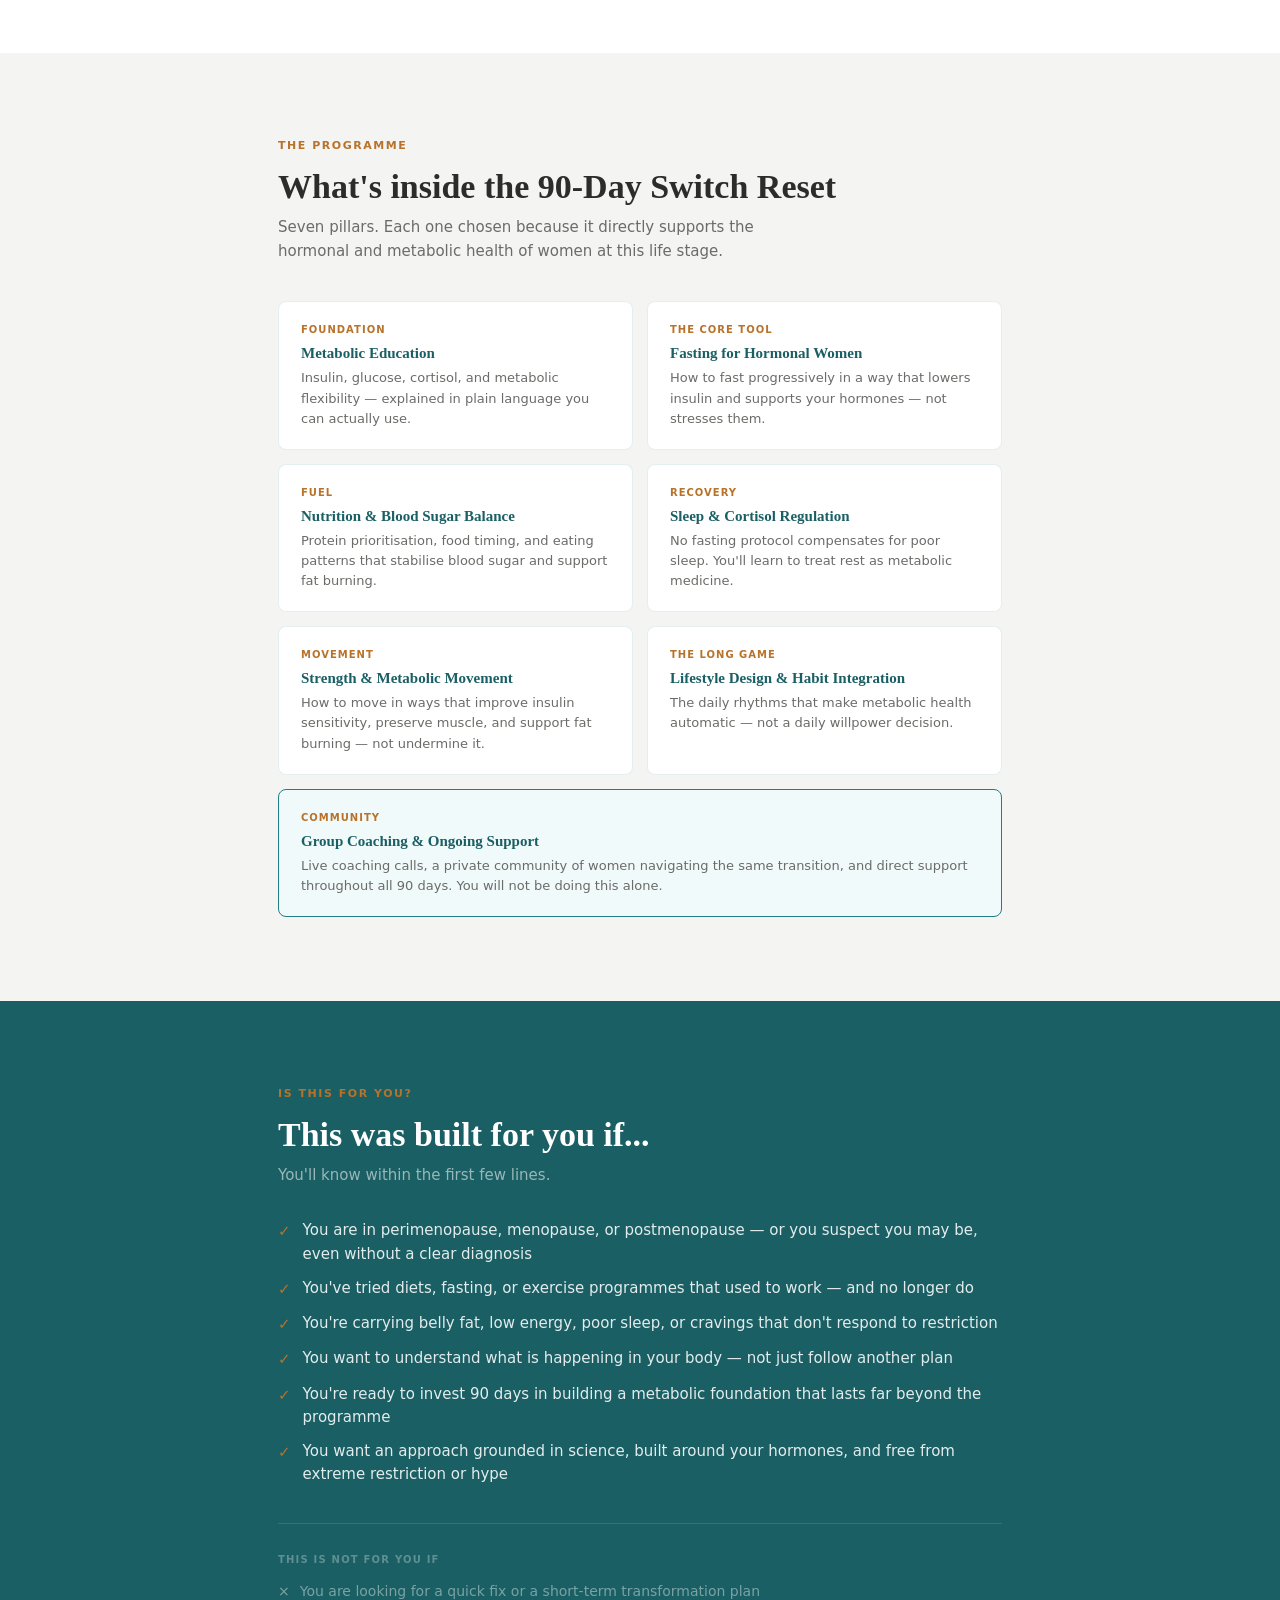
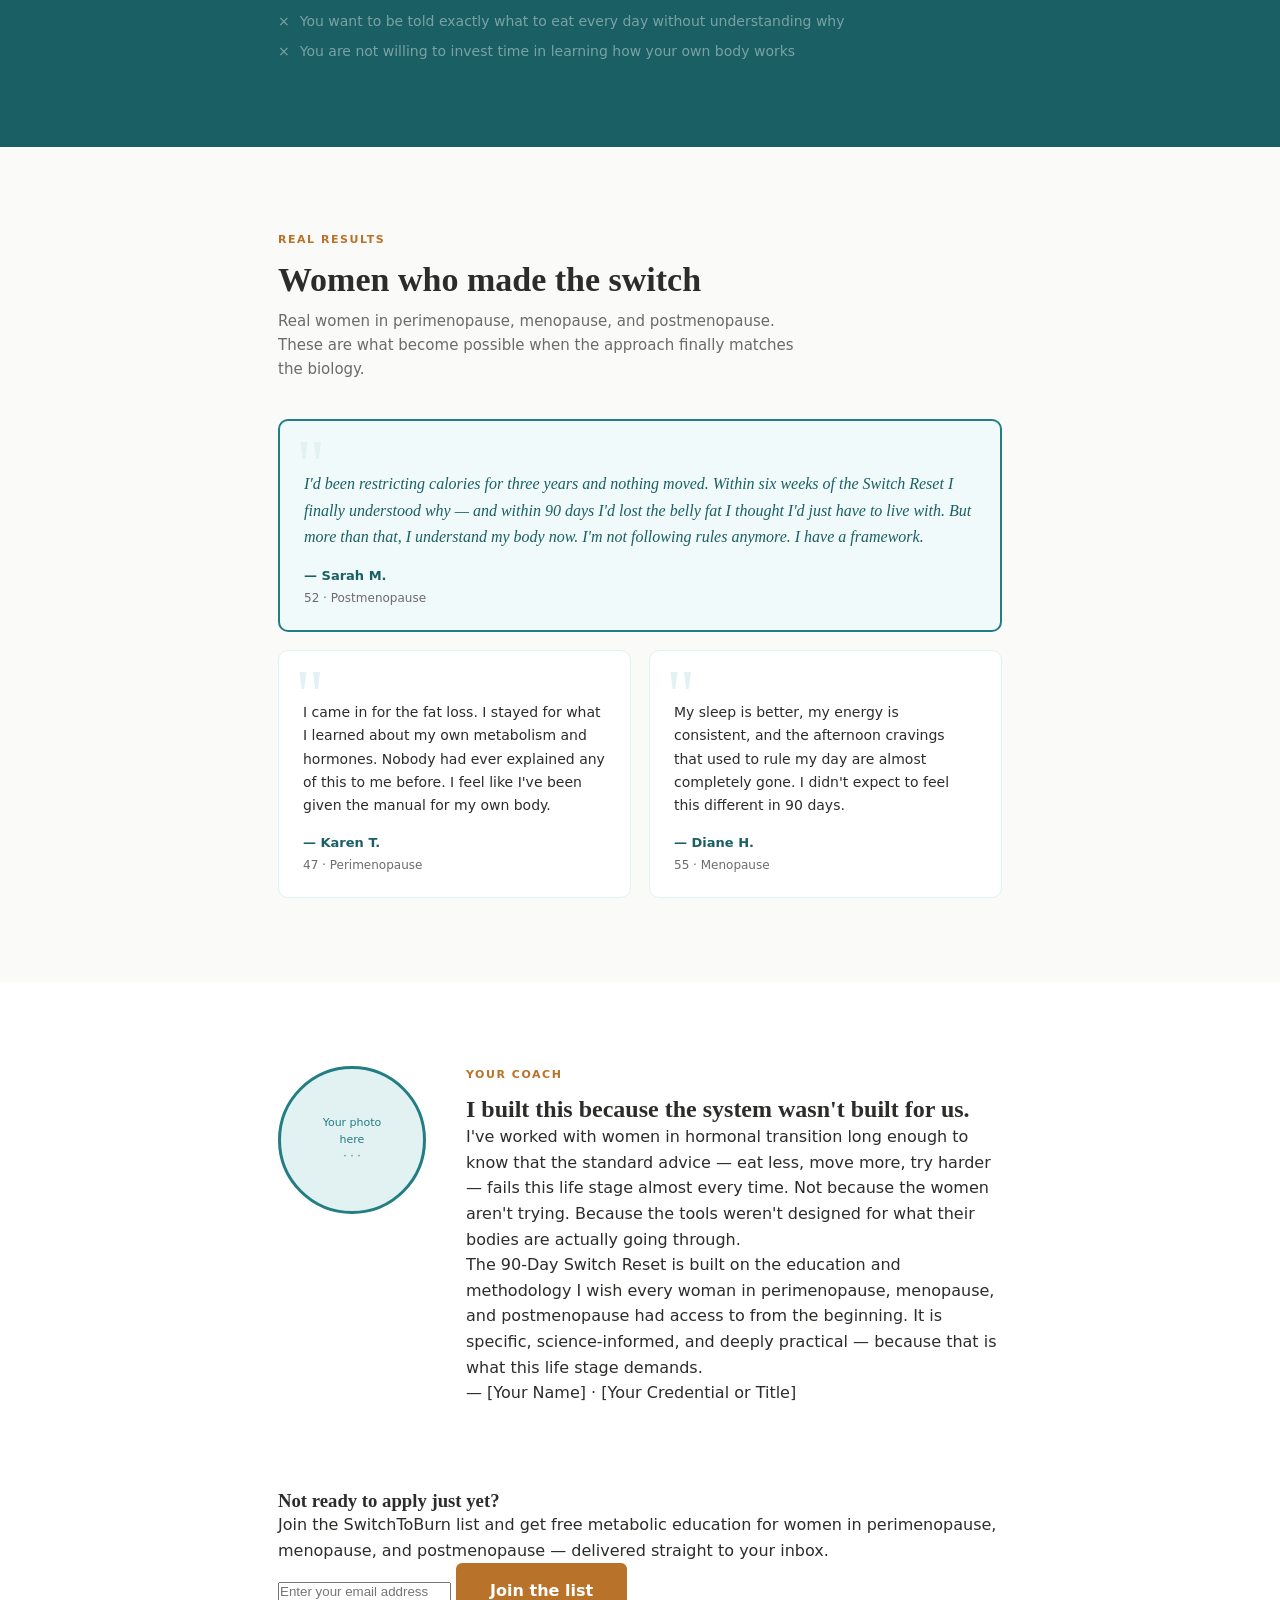
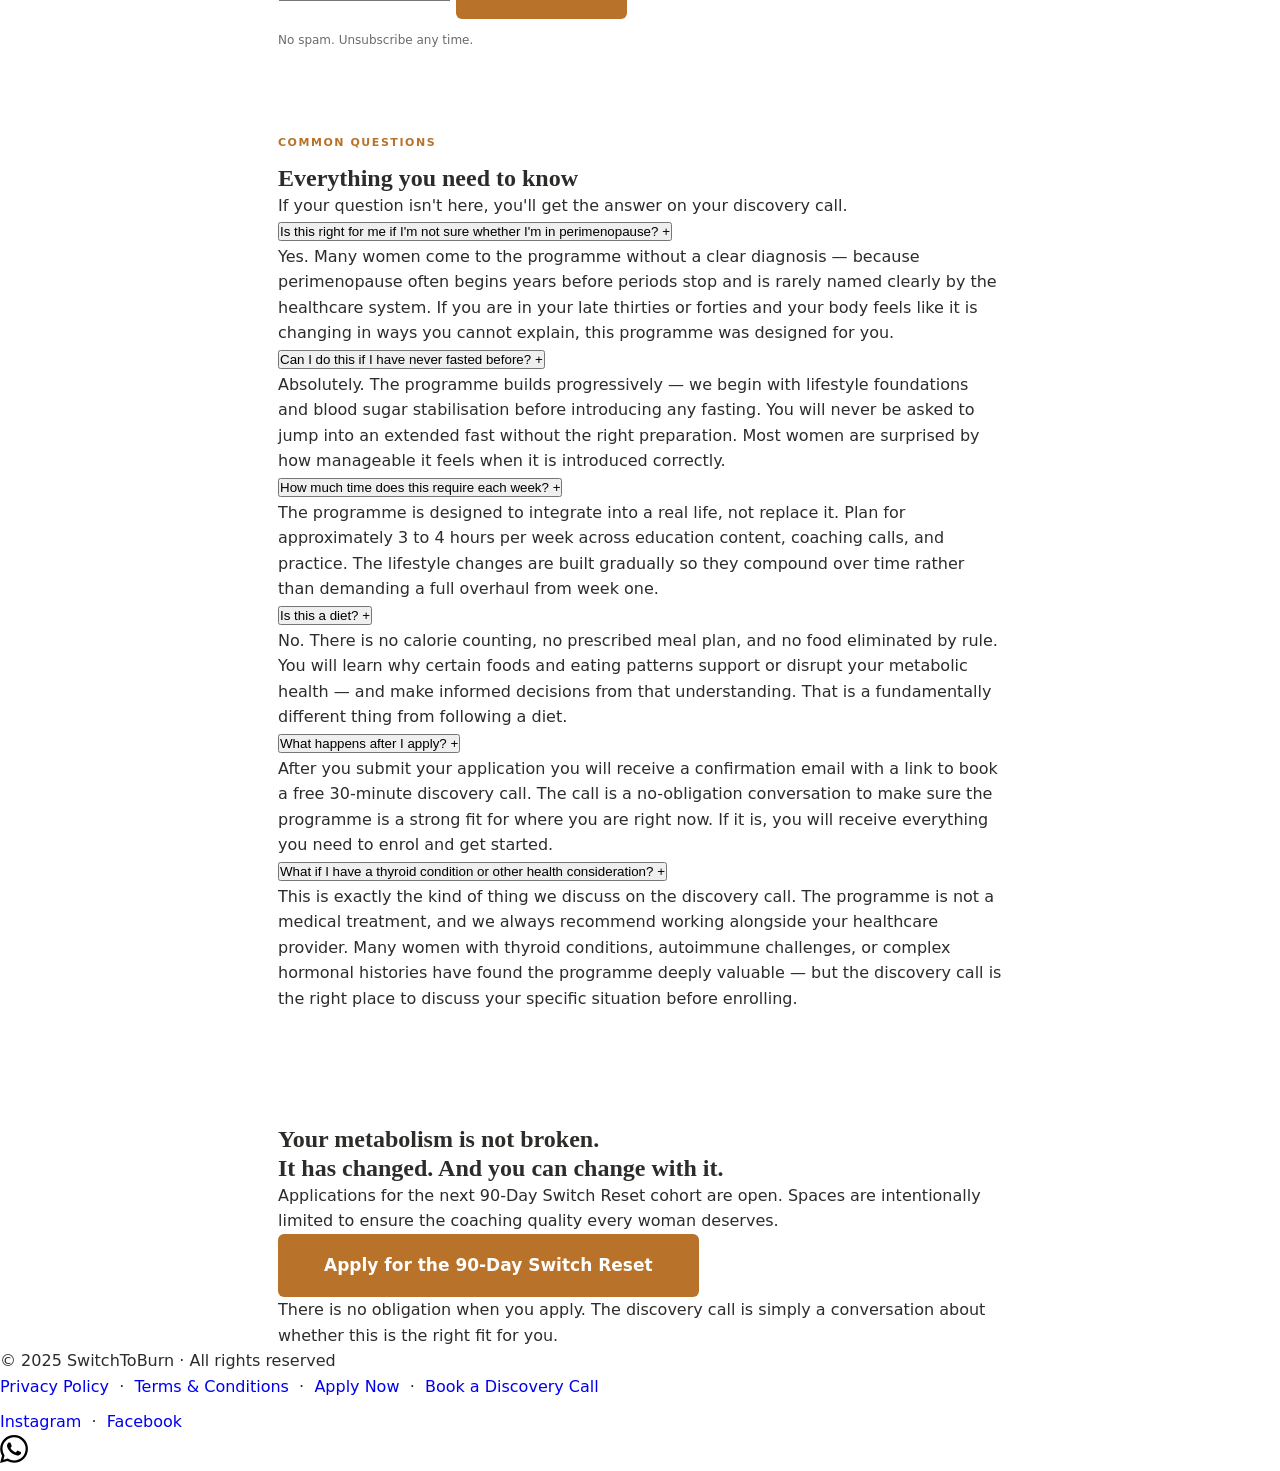
==== commit 3cf854c1: "Restore WhatsApp floating button" ====
--- a/index.html
+++ b/index.html
@@ -728,7 +728,7 @@
    target="_blank"
    aria-label="Chat on WhatsApp">
   <!-- WhatsApp SVG icon — do not change -->
-  <svg xmlns="http://www.w3.org/2000/svg" viewBox="0 0 24 24">
+  <svg xmlns="http://www.w3.org/2000/svg" viewBox="0 0 24 24" width="28" height="28">
     <path d="M17.472 14.382c-.297-.149-1.758-.867-2.03-.967-.273-.099-.471-.148-.67.15-.197.297-.767.966-.94 1.164-.173.199-.347.223-.644.075-.297-.15-1.255-.463-2.39-1.475-.883-.788-1.48-1.761-1.653-2.059-.173-.297-.018-.458.13-.606.134-.133.298-.347.446-.52.149-.174.198-.298.298-.497.099-.198.05-.371-.025-.52-.075-.149-.669-1.612-.916-2.207-.242-.579-.487-.5-.669-.51-.173-.008-.371-.01-.57-.01-.198 0-.52.074-.792.372-.272.297-1.04 1.016-1.04 2.479 0 1.462 1.065 2.875 1.213 3.074.149.198 2.096 3.2 5.077 4.487.709.306 1.262.489 1.694.625.712.227 1.36.195 1.871.118.571-.085 1.758-.719 2.006-1.413.248-.694.248-1.289.173-1.413-.074-.124-.272-.198-.57-.347m-5.421 7.403h-.004a9.87 9.87 0 01-5.031-1.378l-.361-.214-3.741.982.998-3.648-.235-.374a9.86 9.86 0 01-1.51-5.26c.001-5.45 4.436-9.884 9.888-9.884 2.64 0 5.122 1.03 6.988 2.898a9.825 9.825 0 012.893 6.994c-.003 5.45-4.437 9.884-9.885 9.884m8.413-18.297A11.815 11.815 0 0012.05 0C5.495 0 .16 5.335.157 11.892c0 2.096.547 4.142 1.588 5.945L.057 24l6.305-1.654a11.882 11.882 0 005.683 1.448h.005c6.554 0 11.89-5.335 11.893-11.893a11.821 11.821 0 00-3.48-8.413z"/>
   </svg>
 </a>
--- a/style.css
+++ b/style.css
@@ -932,6 +932,7 @@
   box-shadow: 0 4px 16px rgba(0,0,0,0.2);
   transition: transform 0.15s, box-shadow 0.15s;
   text-decoration: none;
+  overflow: hidden;
 }
 
 .whatsapp-float:hover {
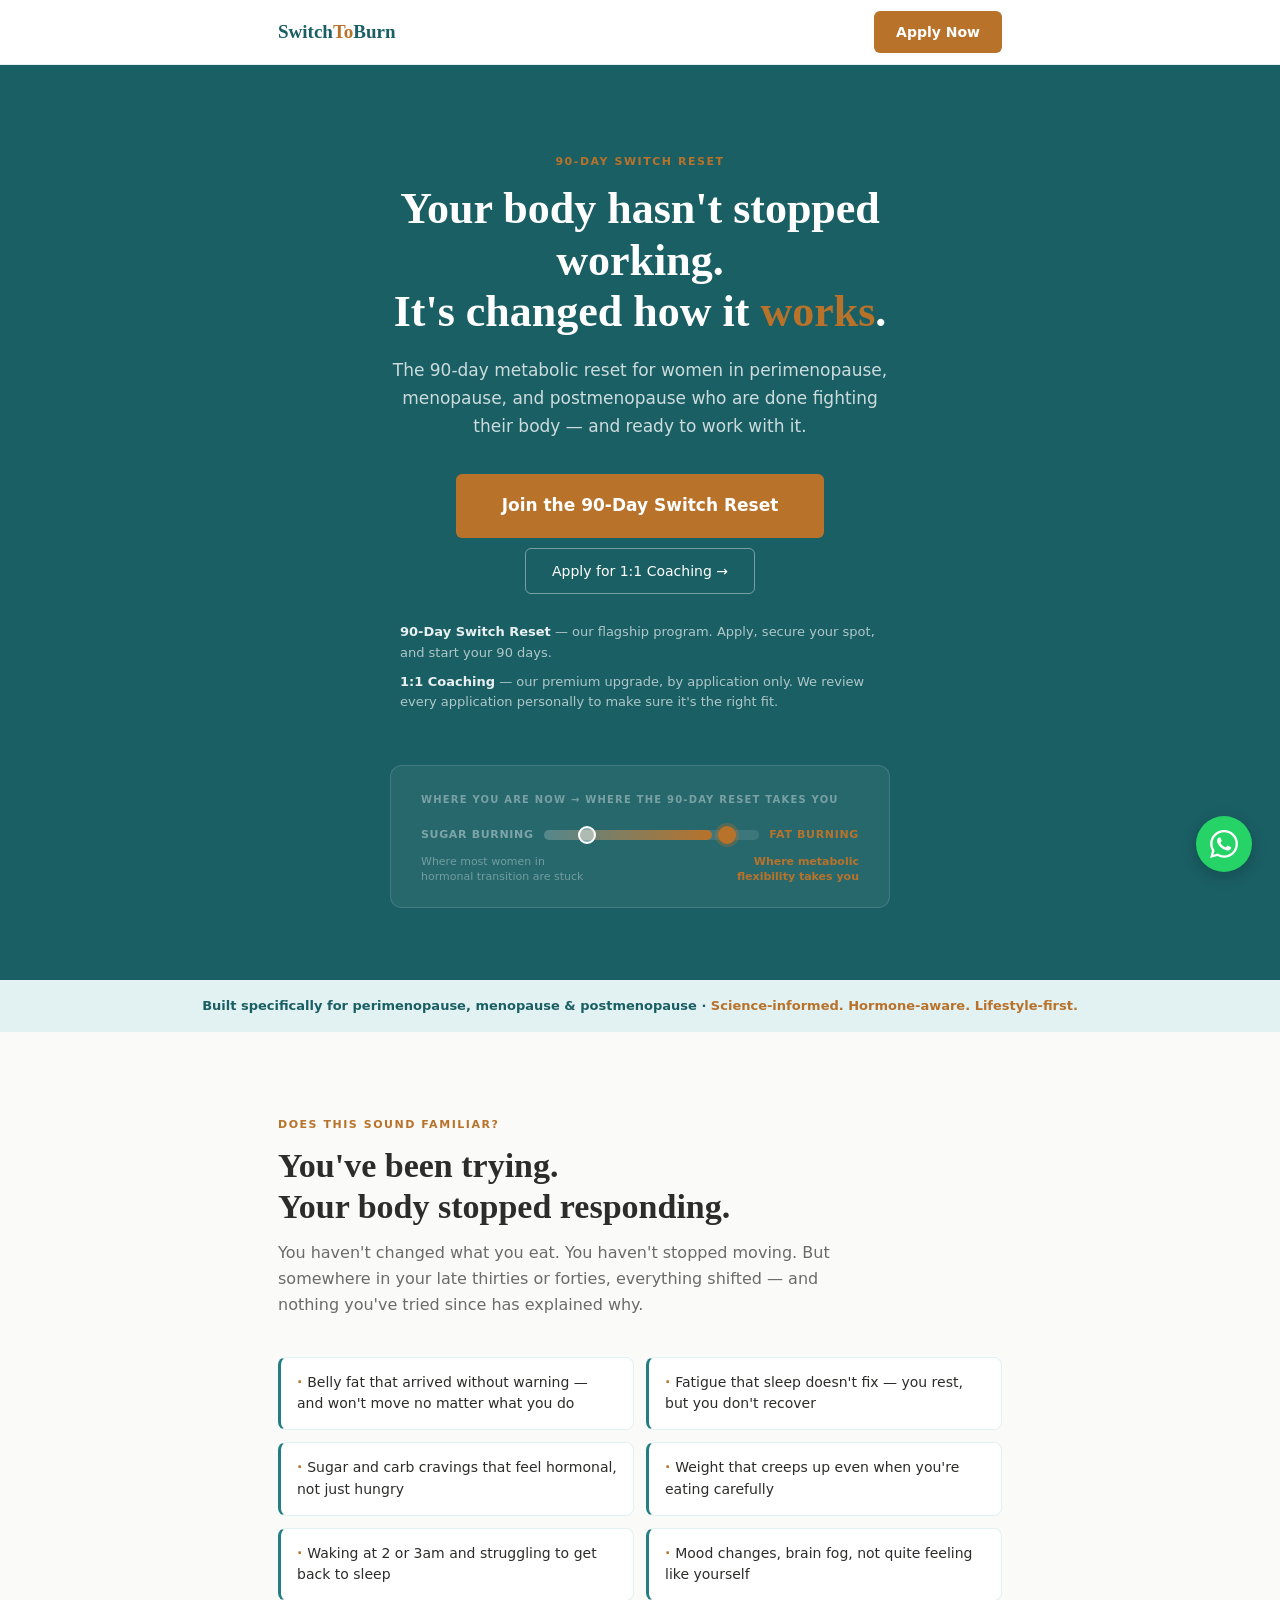
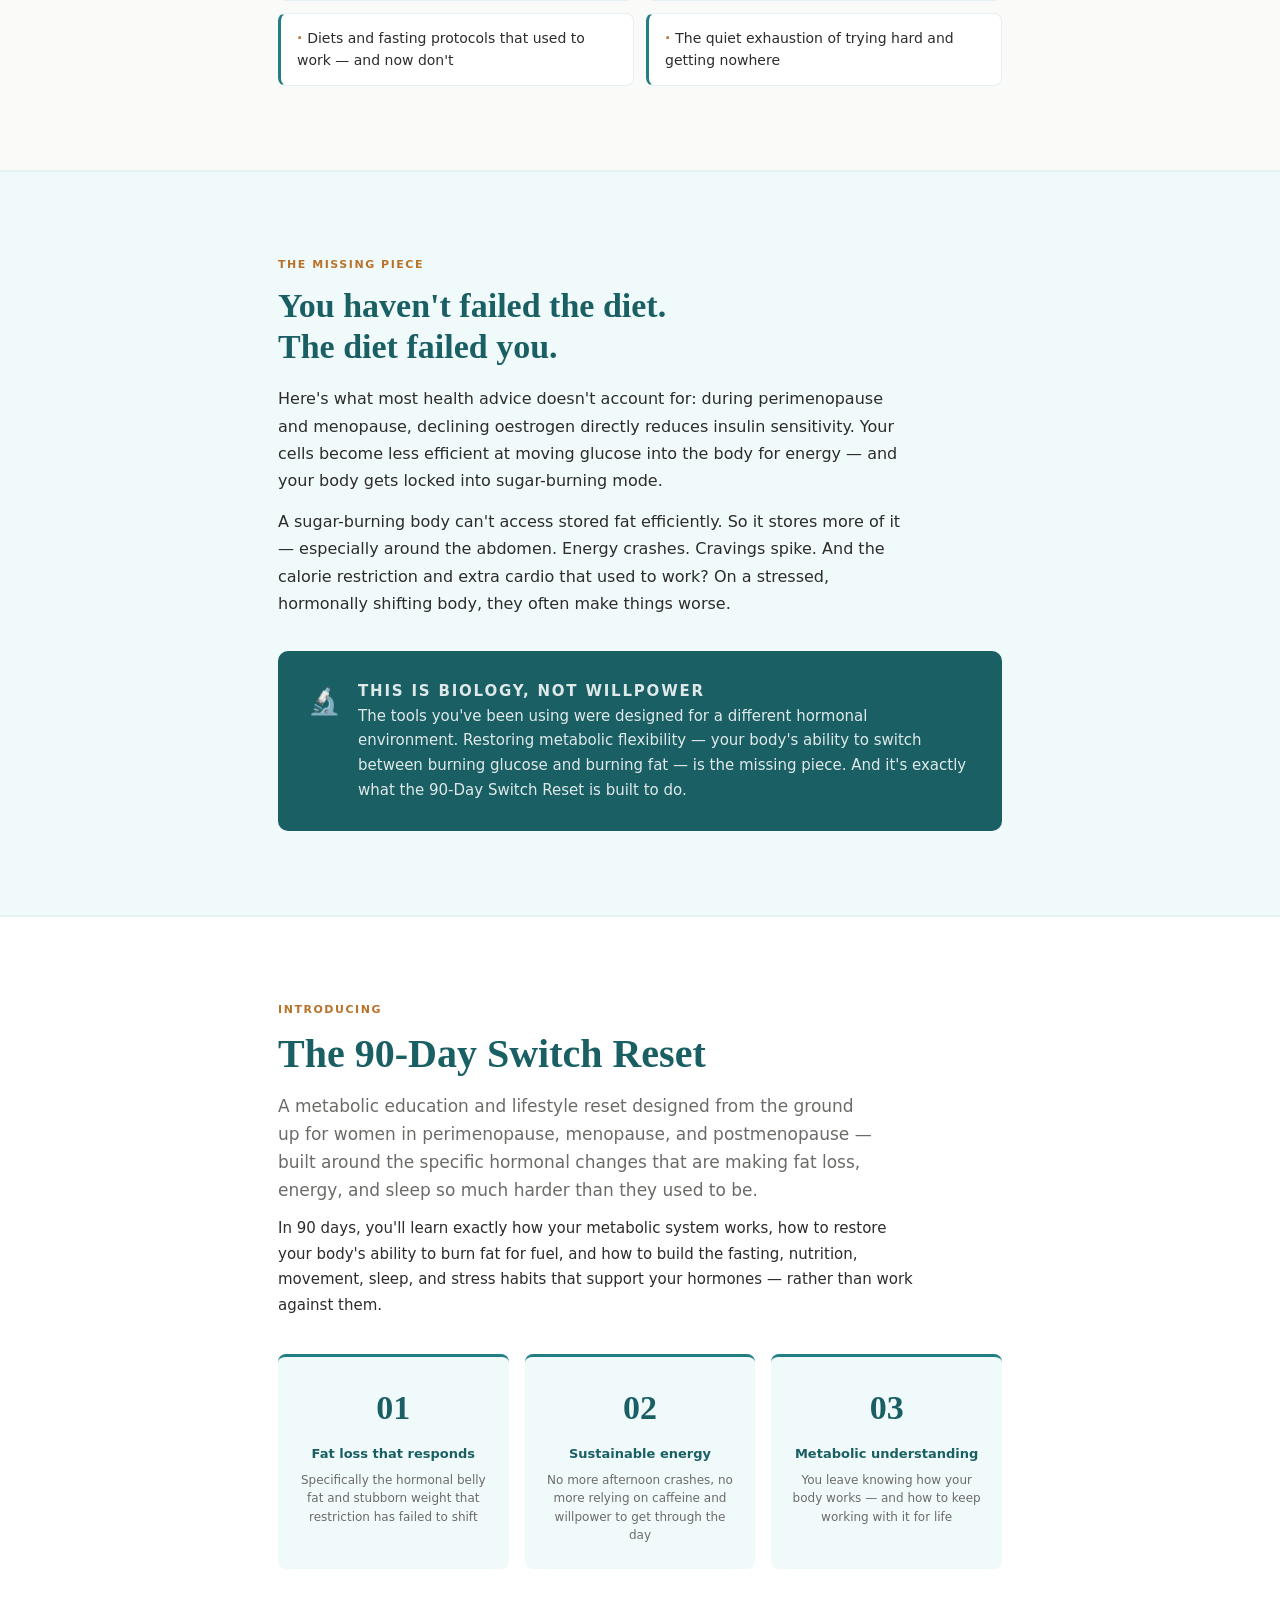
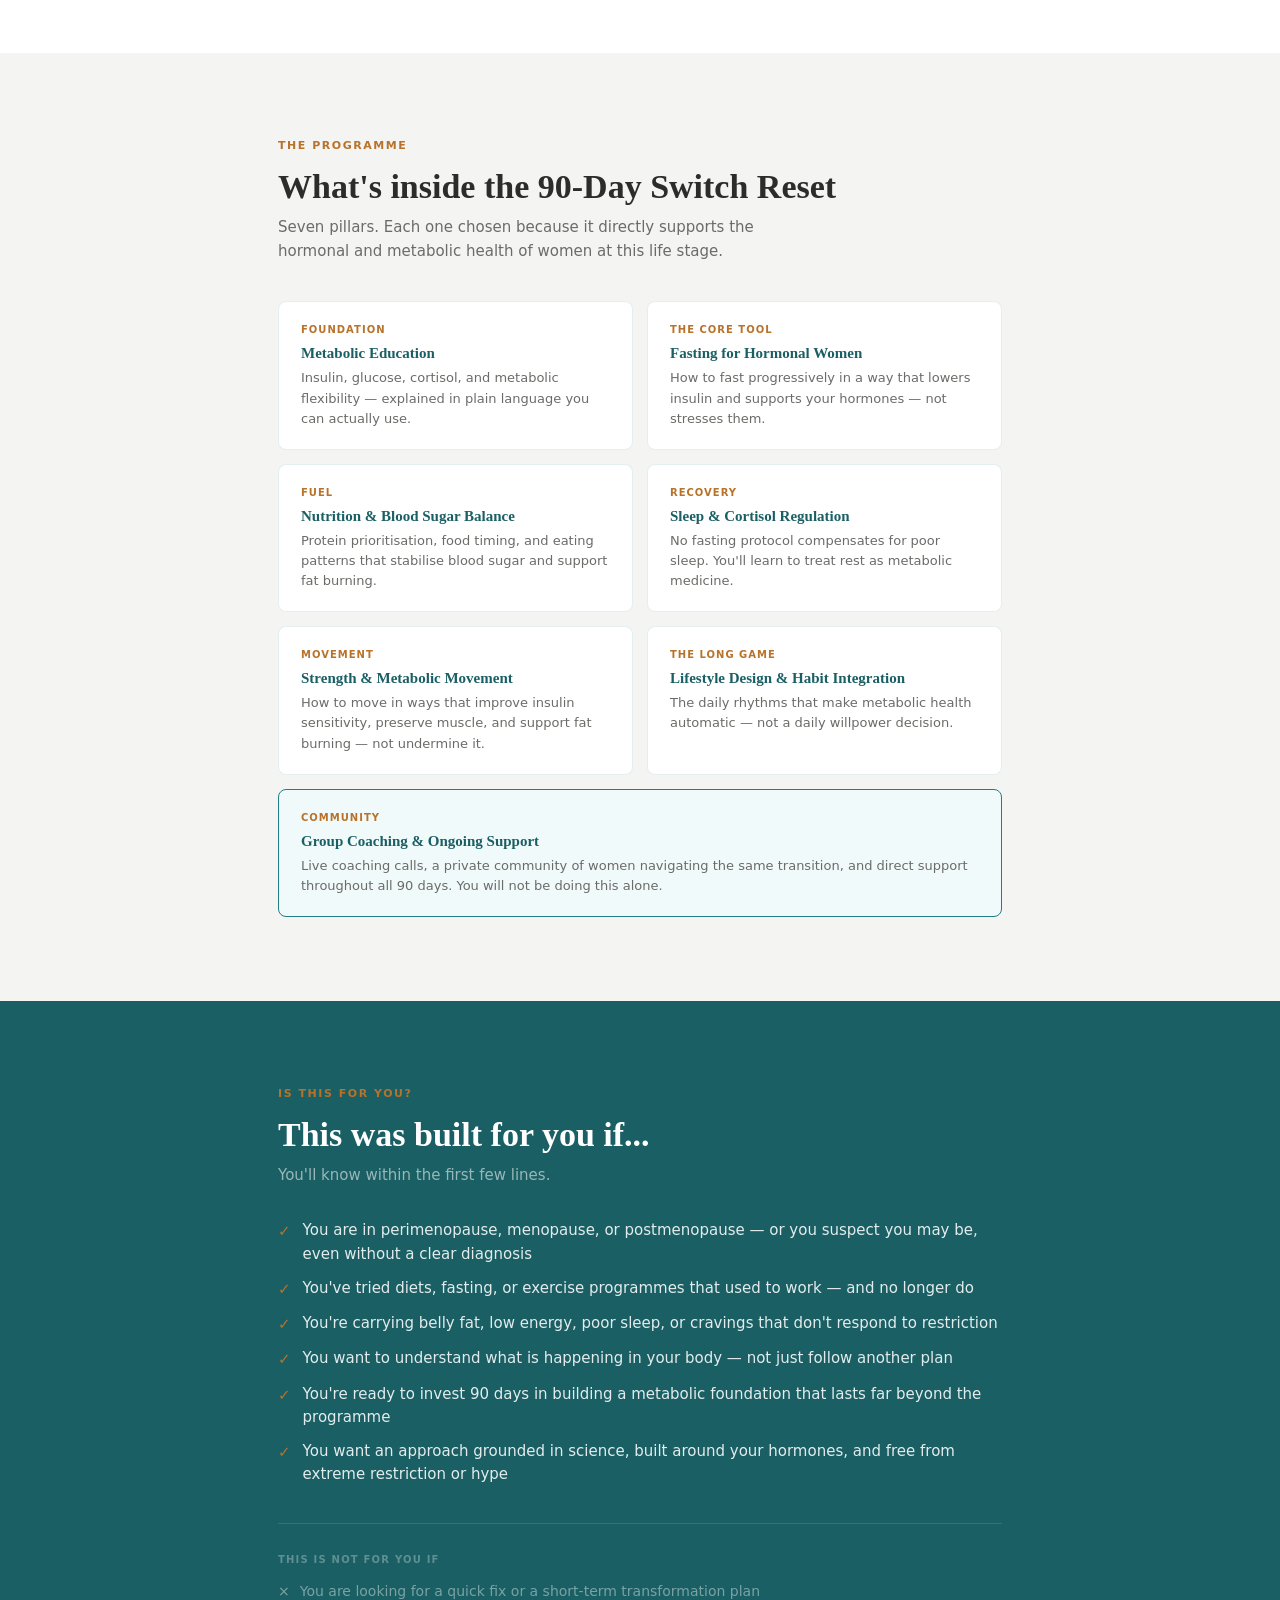
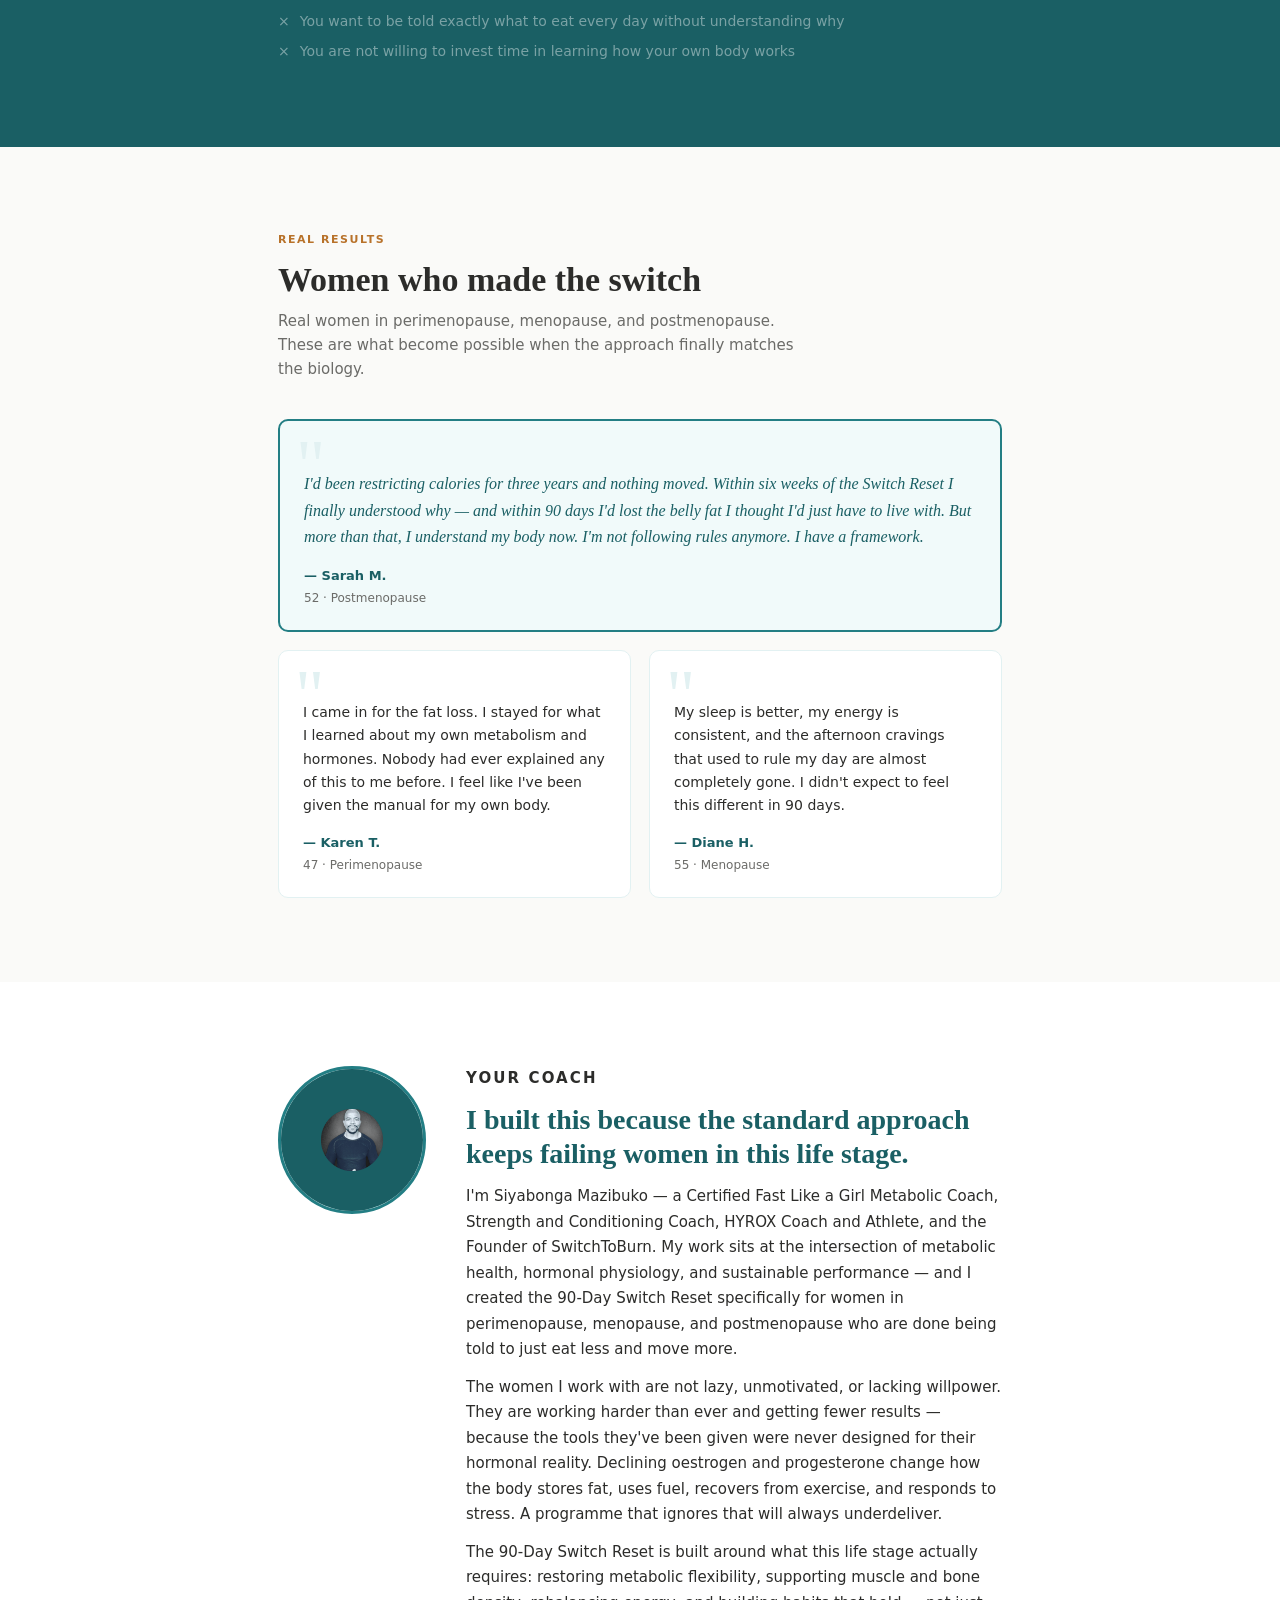
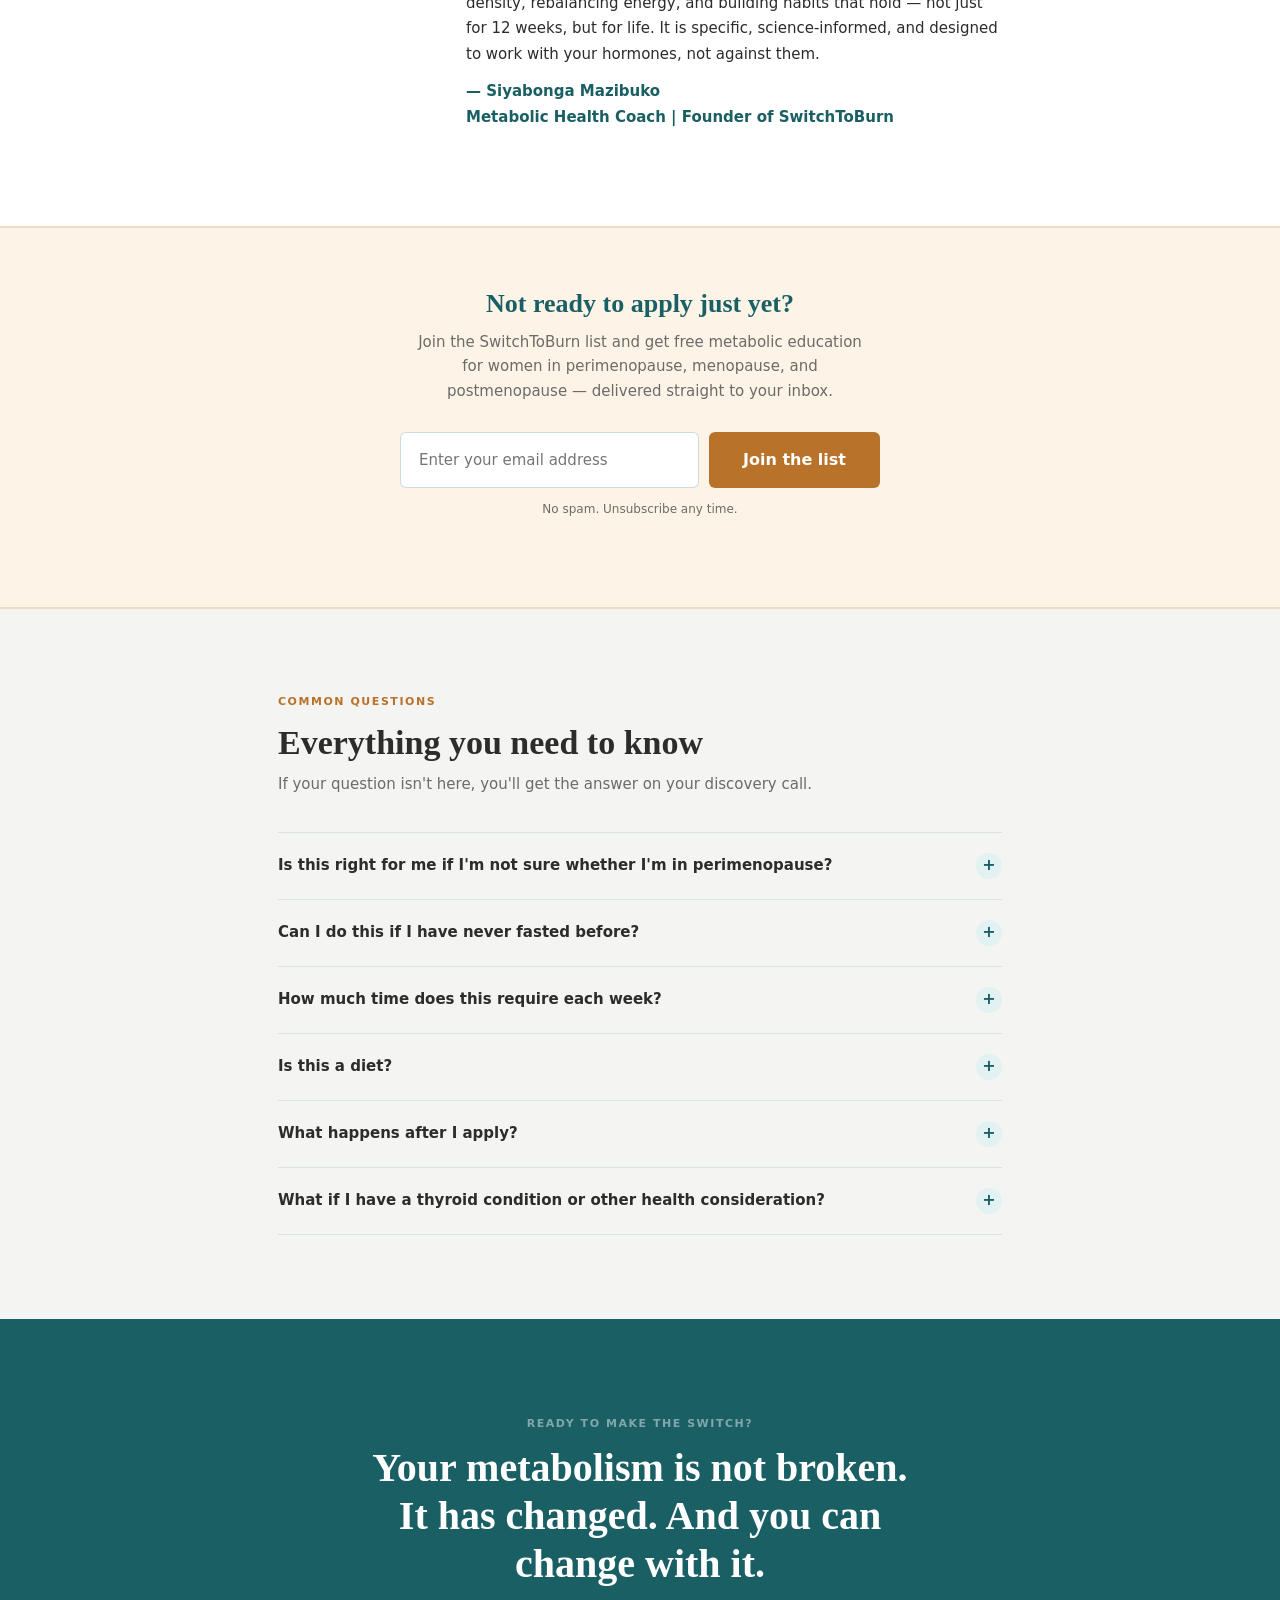
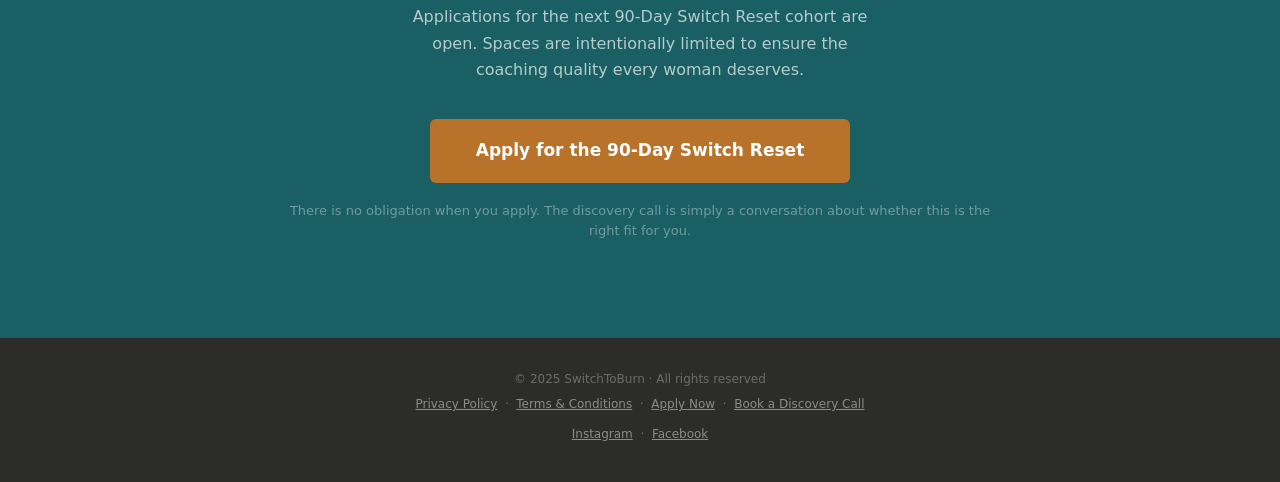
==== commit c3692629: "Update coach section: add headshot, name, title, and bio for Siyabonga Mazibuko" ====
--- a/index.html
+++ b/index.html
@@ -449,38 +449,42 @@
   <div class="wrap">
     <div class="about-inner">
 
-      <!-- EDIT-ABOUT: Replace with your real headshot.
-           Option A — Image file (remove the placeholder div, uncomment this):
-           <div class="about-photo"><img src="your-photo.jpg" alt="Your Name"></div>
-           Option B — Placeholder (current, remove once you have a photo): -->
-      
-  <div class="about-photo">Your photo<br>here<br>· · ·</div>
+      <!-- Coach headshot -->
+      <div class="about-photo"><img src="coach.jpg" alt="Siyabonga Mazibuko — Metabolic Health Coach"></div>
 
 
       <div>
         <p class="eyebrow">Your coach</p>
 
-        <!-- ✏ EDIT-ABOUT: Headline — make this personal to your story -->
-        <h2>I built this because the system wasn't built for us.</h2>
-
-        <!-- ✏ EDIT-ABOUT: First paragraph — your background and "why" -->
+        <h2>I built this because the standard approach keeps failing women in this life stage.</h2>
+
         <p>
-          I've worked with women in hormonal transition long enough to know that
-          the standard advice — eat less, move more, try harder — fails this life
-          stage almost every time. Not because the women aren't trying. Because
-          the tools weren't designed for what their bodies are actually going through.
-        </p>
-
-        <!-- ✏ EDIT-ABOUT: Second paragraph — what drives this programme -->
+          I'm Siyabonga Mazibuko — a Certified Fast Like a Girl Metabolic Coach,
+          Strength and Conditioning Coach, HYROX Coach and Athlete, and the Founder
+          of SwitchToBurn. My work sits at the intersection of metabolic health,
+          hormonal physiology, and sustainable performance — and I created the
+          90-Day Switch Reset specifically for women in perimenopause, menopause,
+          and postmenopause who are done being told to just eat less and move more.
+        </p>
+
         <p>
-          The 90-Day Switch Reset is built on the education and methodology I wish
-          every woman in perimenopause, menopause, and postmenopause had access to
-          from the beginning. It is specific, science-informed, and deeply practical
-          — because that is what this life stage demands.
-        </p>
-
-        <!-- ✏ EDIT-ABOUT: Replace with your name and any relevant credentials -->
-        <p class="sig">— [Your Name] · [Your Credential or Title]</p>
+          The women I work with are not lazy, unmotivated, or lacking willpower.
+          They are working harder than ever and getting fewer results — because
+          the tools they've been given were never designed for their hormonal
+          reality. Declining oestrogen and progesterone change how the body
+          stores fat, uses fuel, recovers from exercise, and responds to stress.
+          A programme that ignores that will always underdeliver.
+        </p>
+
+        <p>
+          The 90-Day Switch Reset is built around what this life stage actually
+          requires: restoring metabolic flexibility, supporting muscle and bone
+          density, rebalancing energy, and building habits that hold — not just
+          for 12 weeks, but for life. It is specific, science-informed, and
+          designed to work with your hormones, not against them.
+        </p>
+
+        <p class="sig">— Siyabonga Mazibuko<br>Metabolic Health Coach | Founder of SwitchToBurn</p>
       </div>
 
     </div>
--- a/style.css
+++ b/style.css
@@ -709,10 +709,10 @@
   color: var(--teal-mid);
   text-align: center;
   line-height: 1.5;
-
-
-/* When you add your real photo, uncomment this: */
-/* .about-photo img { width: 100%; height: 100%; object-fit: cover; } */
+}
+
+
+.about-photo img { width: 100%; height: 100%; object-fit: cover; object-position: center top; }
 
 .about h2 {
   font-size: clamp(22px, 3.5vw, 28px);
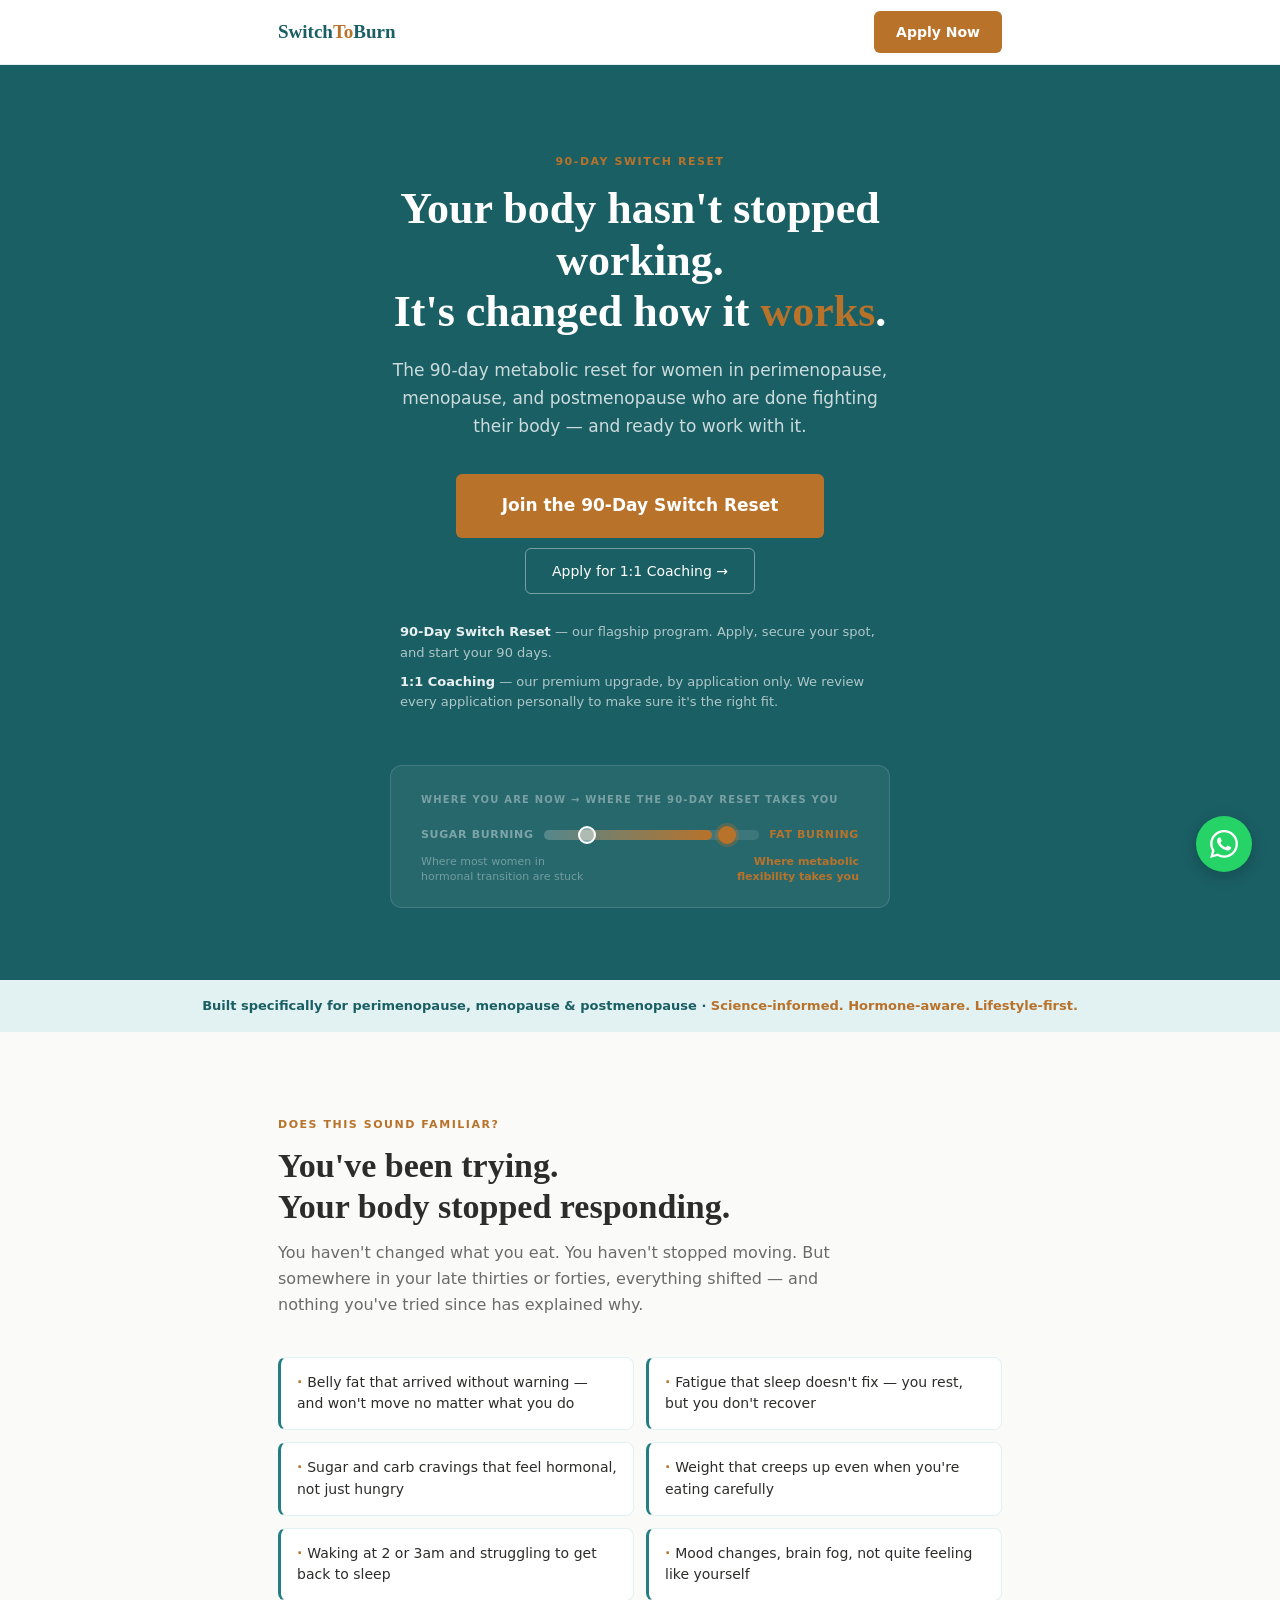
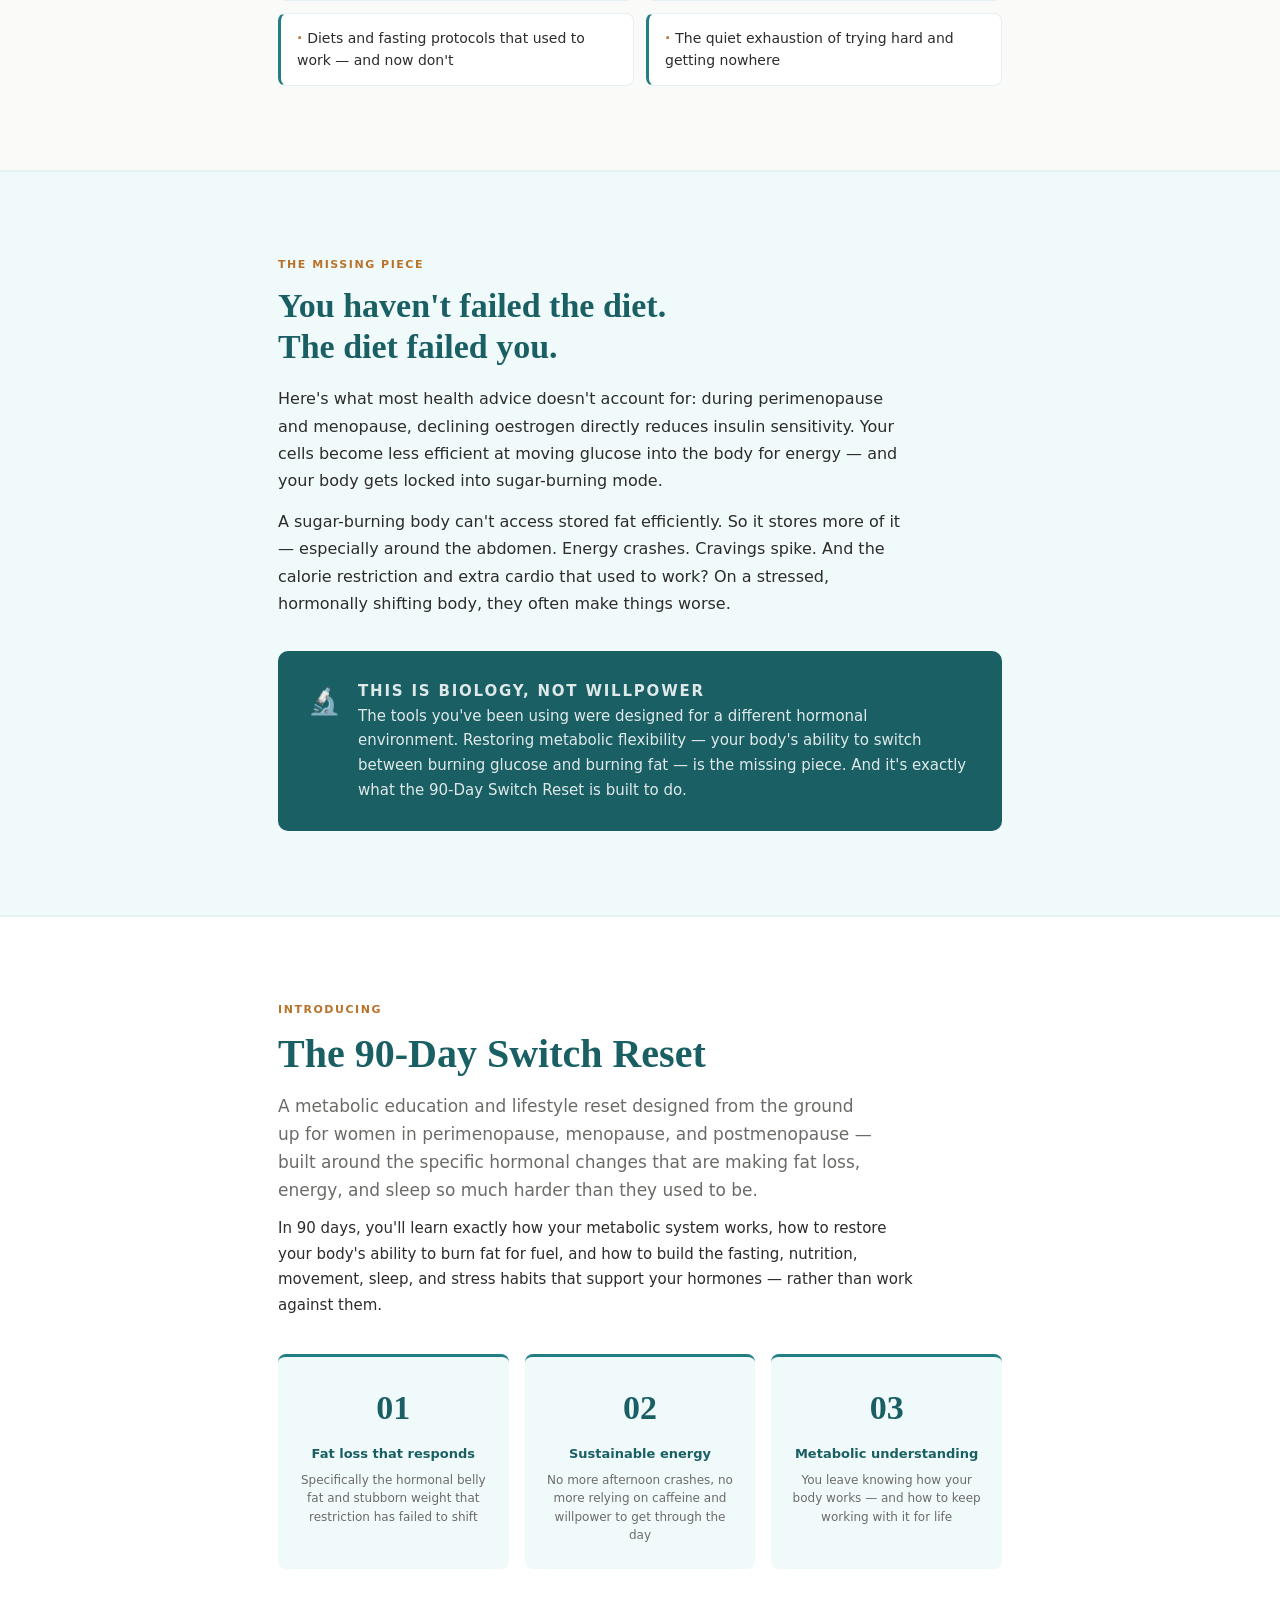
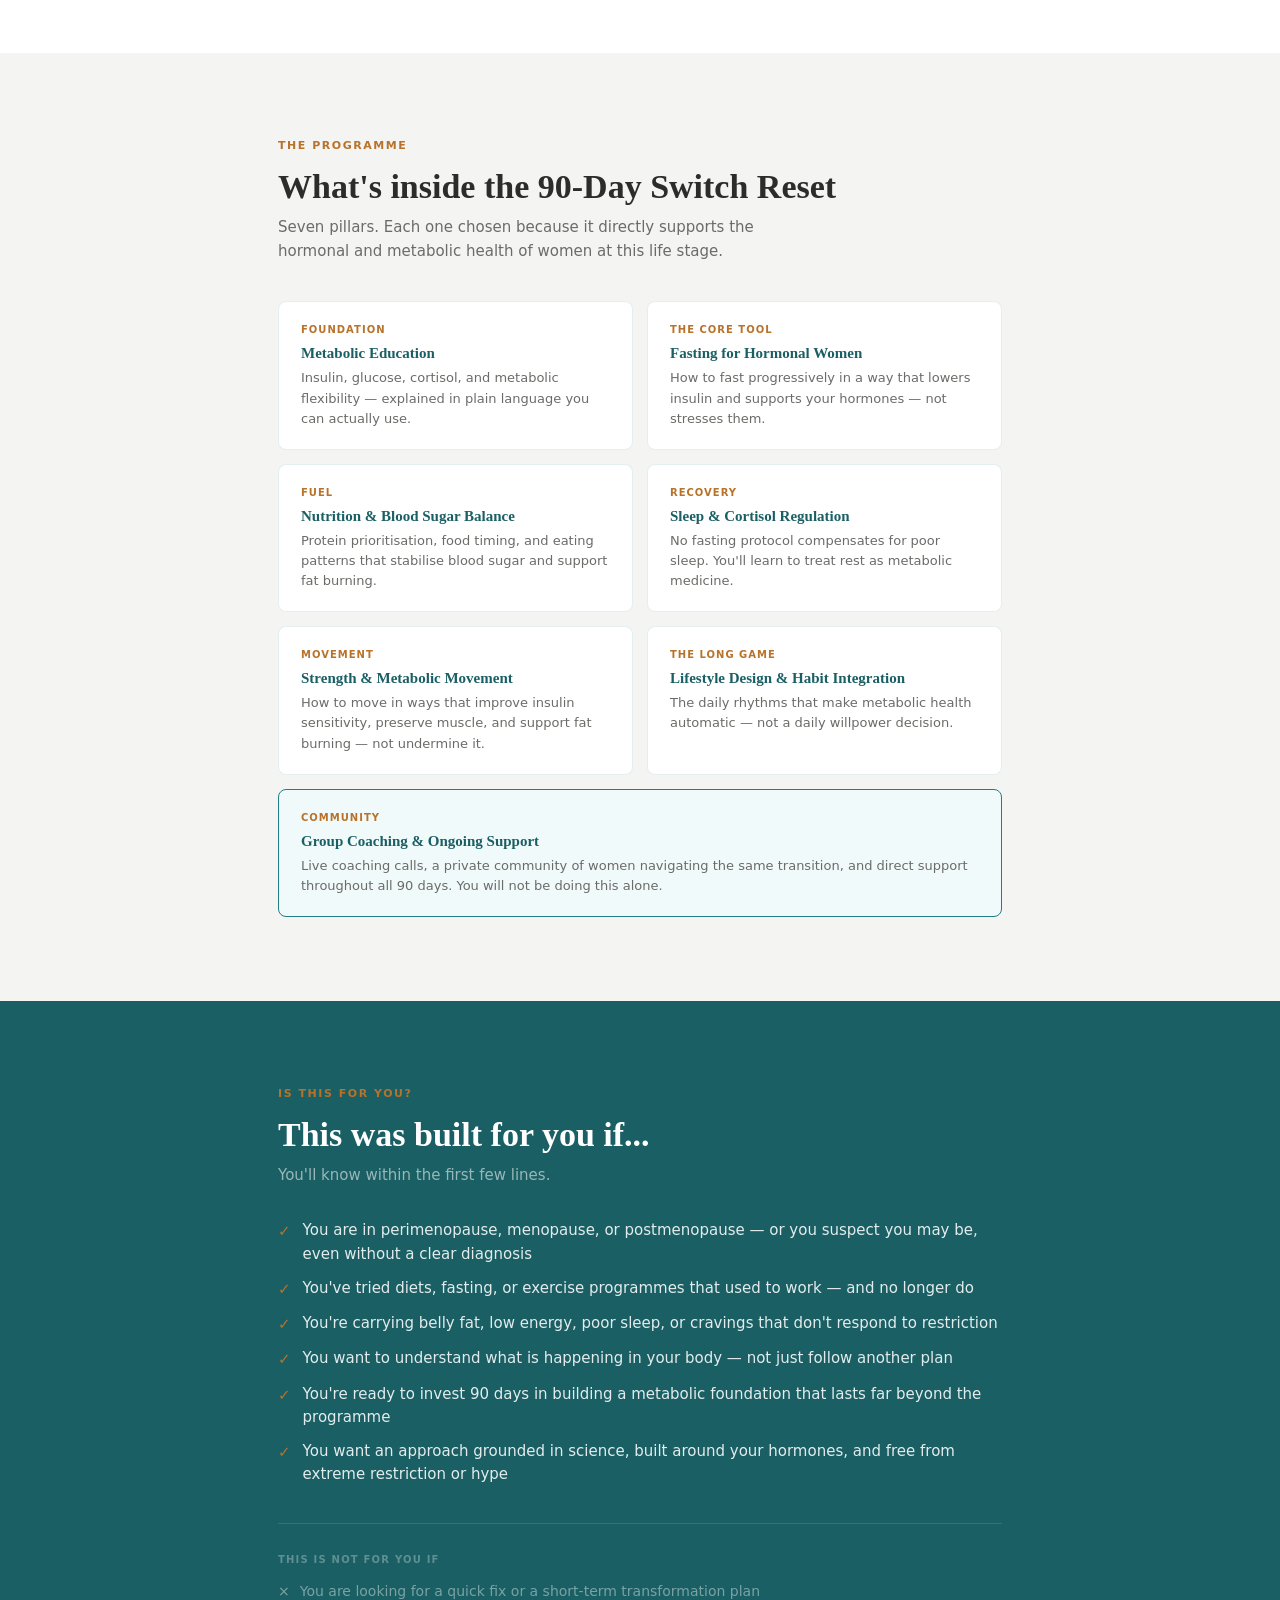
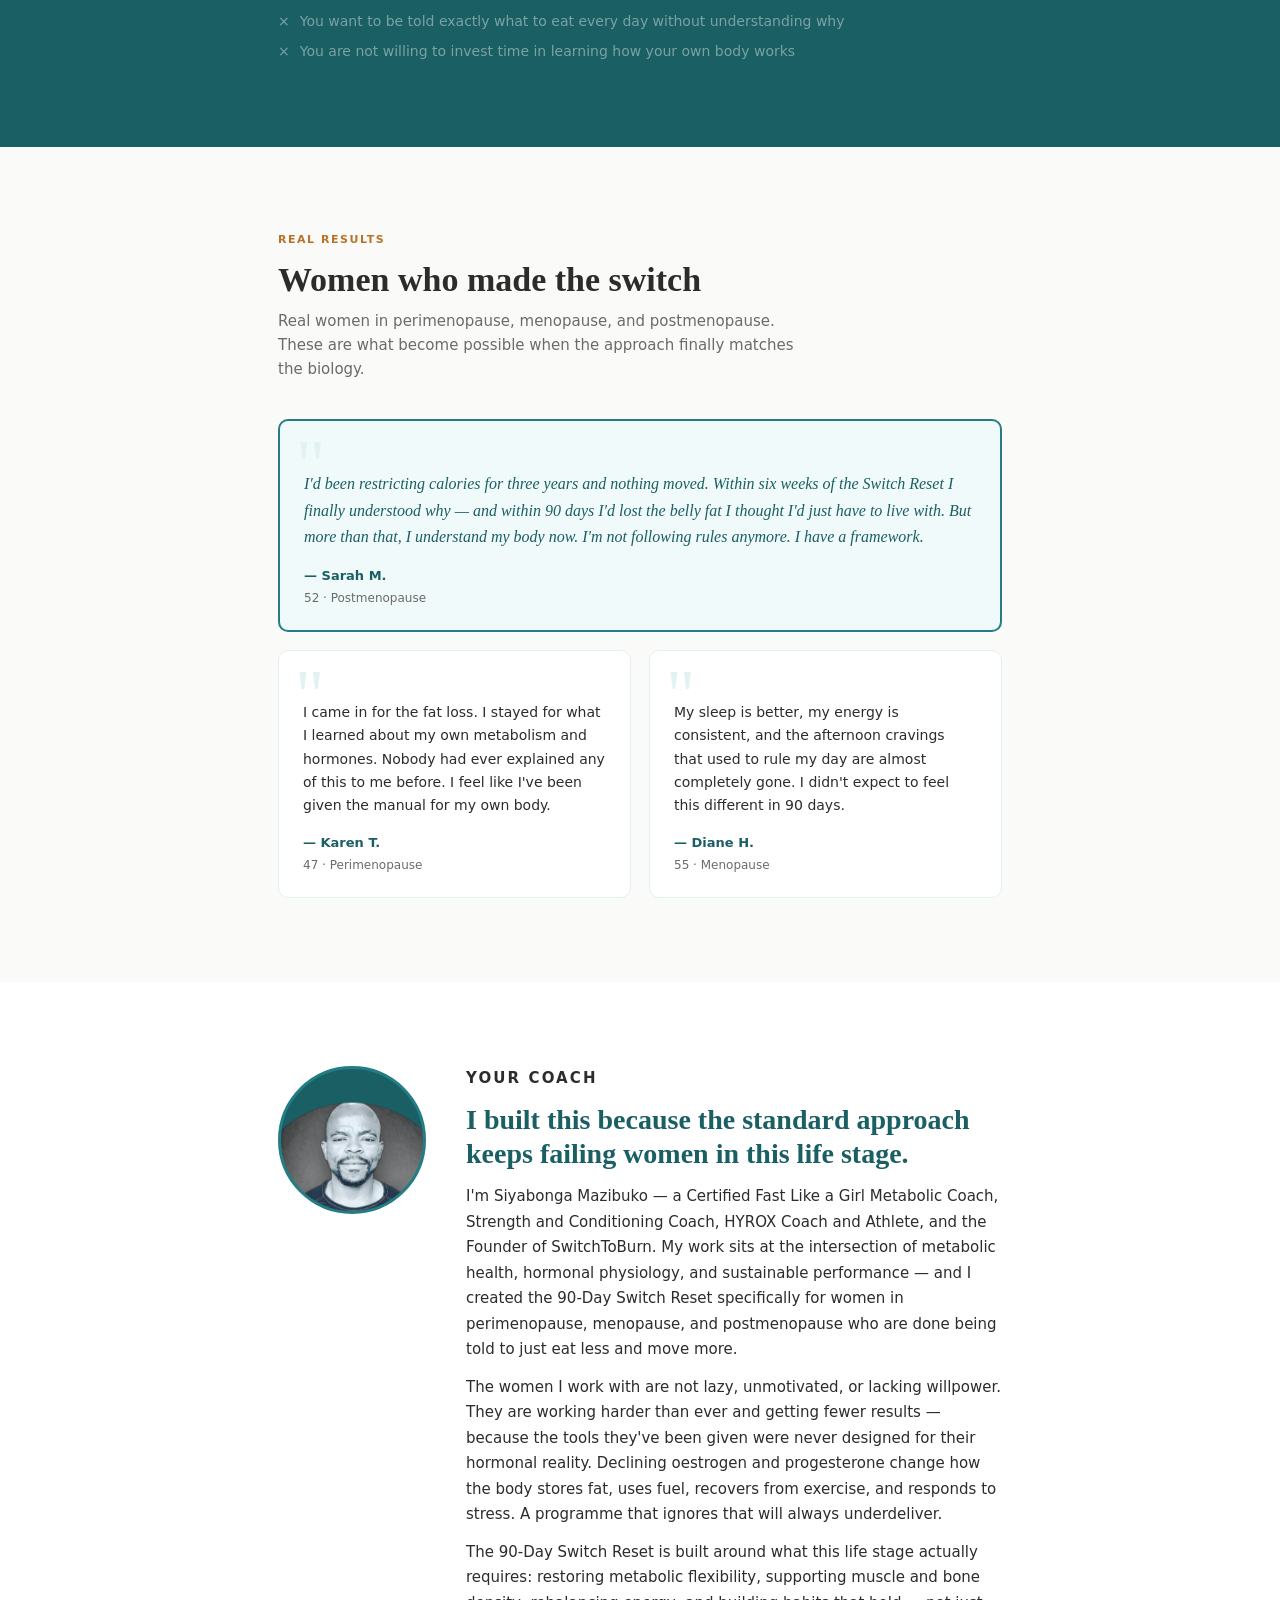
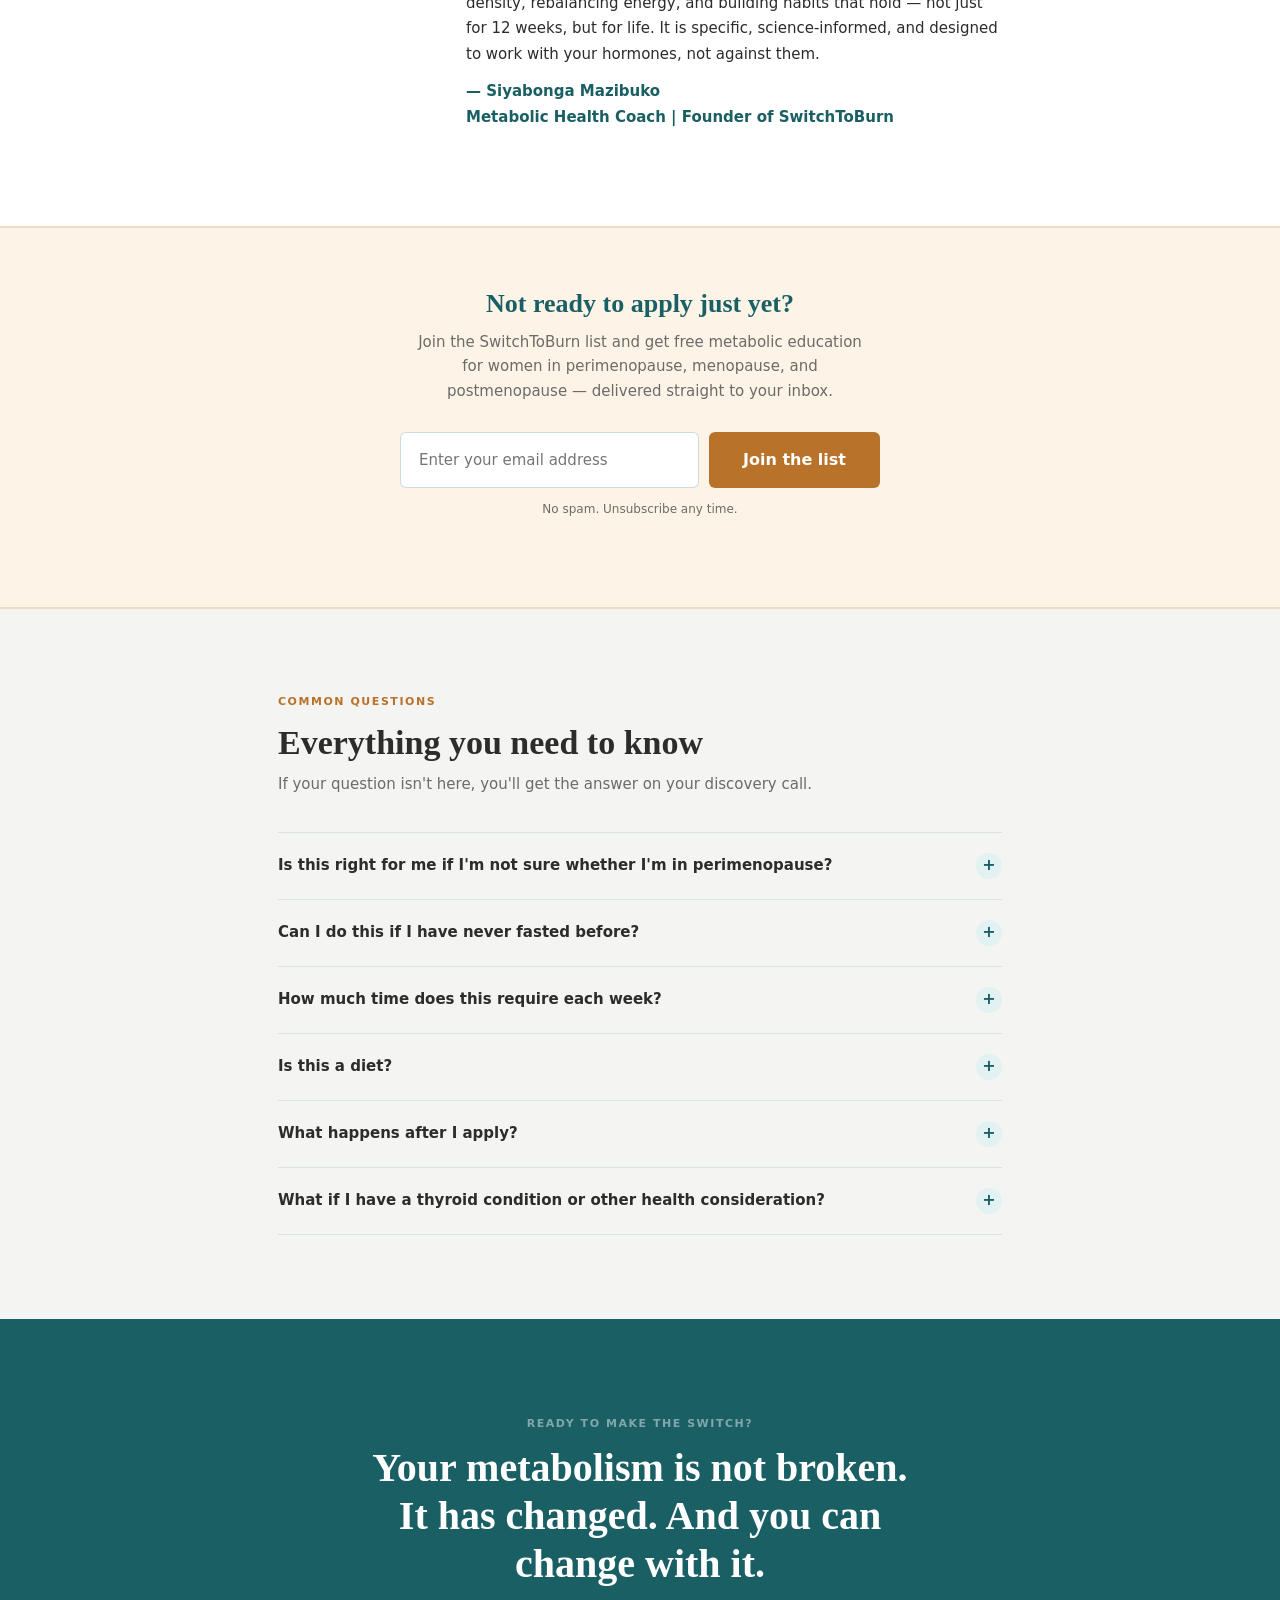
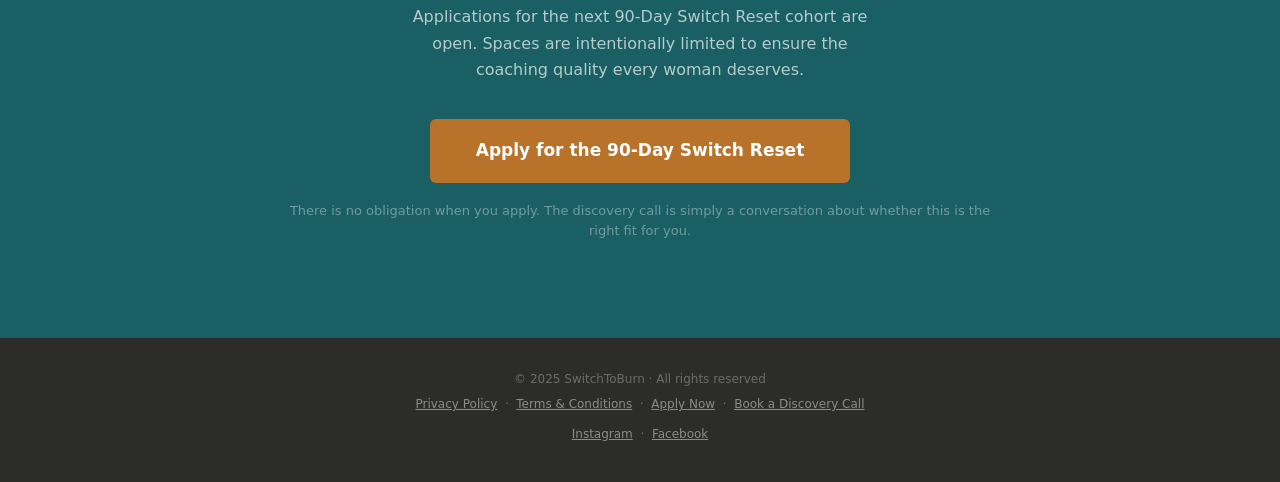
==== commit 452b611a: "Fix coach photo crop: zoom in on face using background-image positioning" ====
--- a/index.html
+++ b/index.html
@@ -450,7 +450,7 @@
     <div class="about-inner">
 
       <!-- Coach headshot -->
-      <div class="about-photo"><img src="coach.jpg" alt="Siyabonga Mazibuko — Metabolic Health Coach"></div>
+      <div class="about-photo" role="img" aria-label="Siyabonga Mazibuko — Metabolic Health Coach"></div>
 
 
       <div>
--- a/style.css
+++ b/style.css
@@ -697,22 +697,15 @@
   width: 148px;
   height: 148px;
   border-radius: 50%;
-  background: var(--teal-light);
+  background-color: var(--teal-light);
+  background-image: url('coach.jpg');
+  background-size: 340%;
+  background-position: 50% 30%;
+  background-repeat: no-repeat;
   border: 3px solid var(--teal-mid);
   overflow: hidden;
   flex-shrink: 0;
-  display: flex;
-  align-items: center;
-  justify-content: center;
-  font-family: -apple-system, system-ui, sans-serif;
-  font-size: 11px;
-  color: var(--teal-mid);
-  text-align: center;
-  line-height: 1.5;
-}
-
-
-.about-photo img { width: 100%; height: 100%; object-fit: cover; object-position: center top; }
+}
 
 .about h2 {
   font-size: clamp(22px, 3.5vw, 28px);
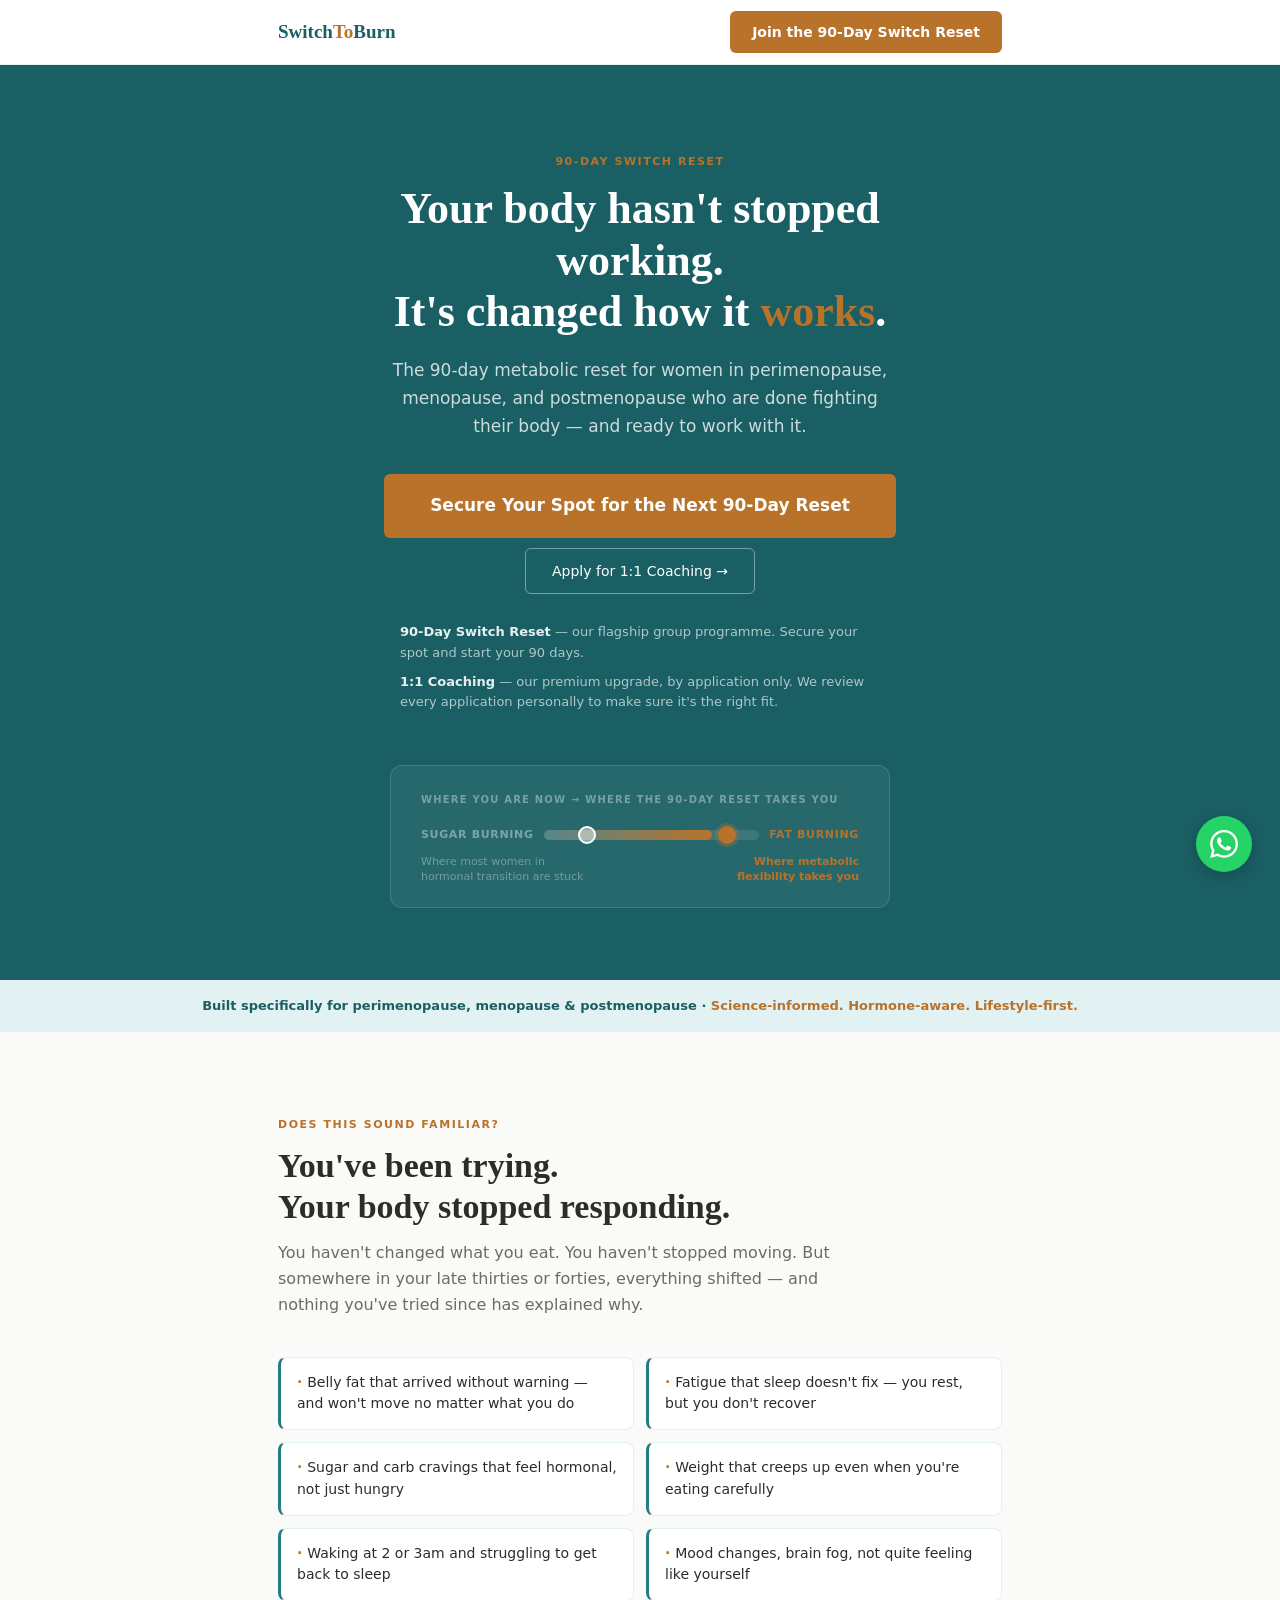
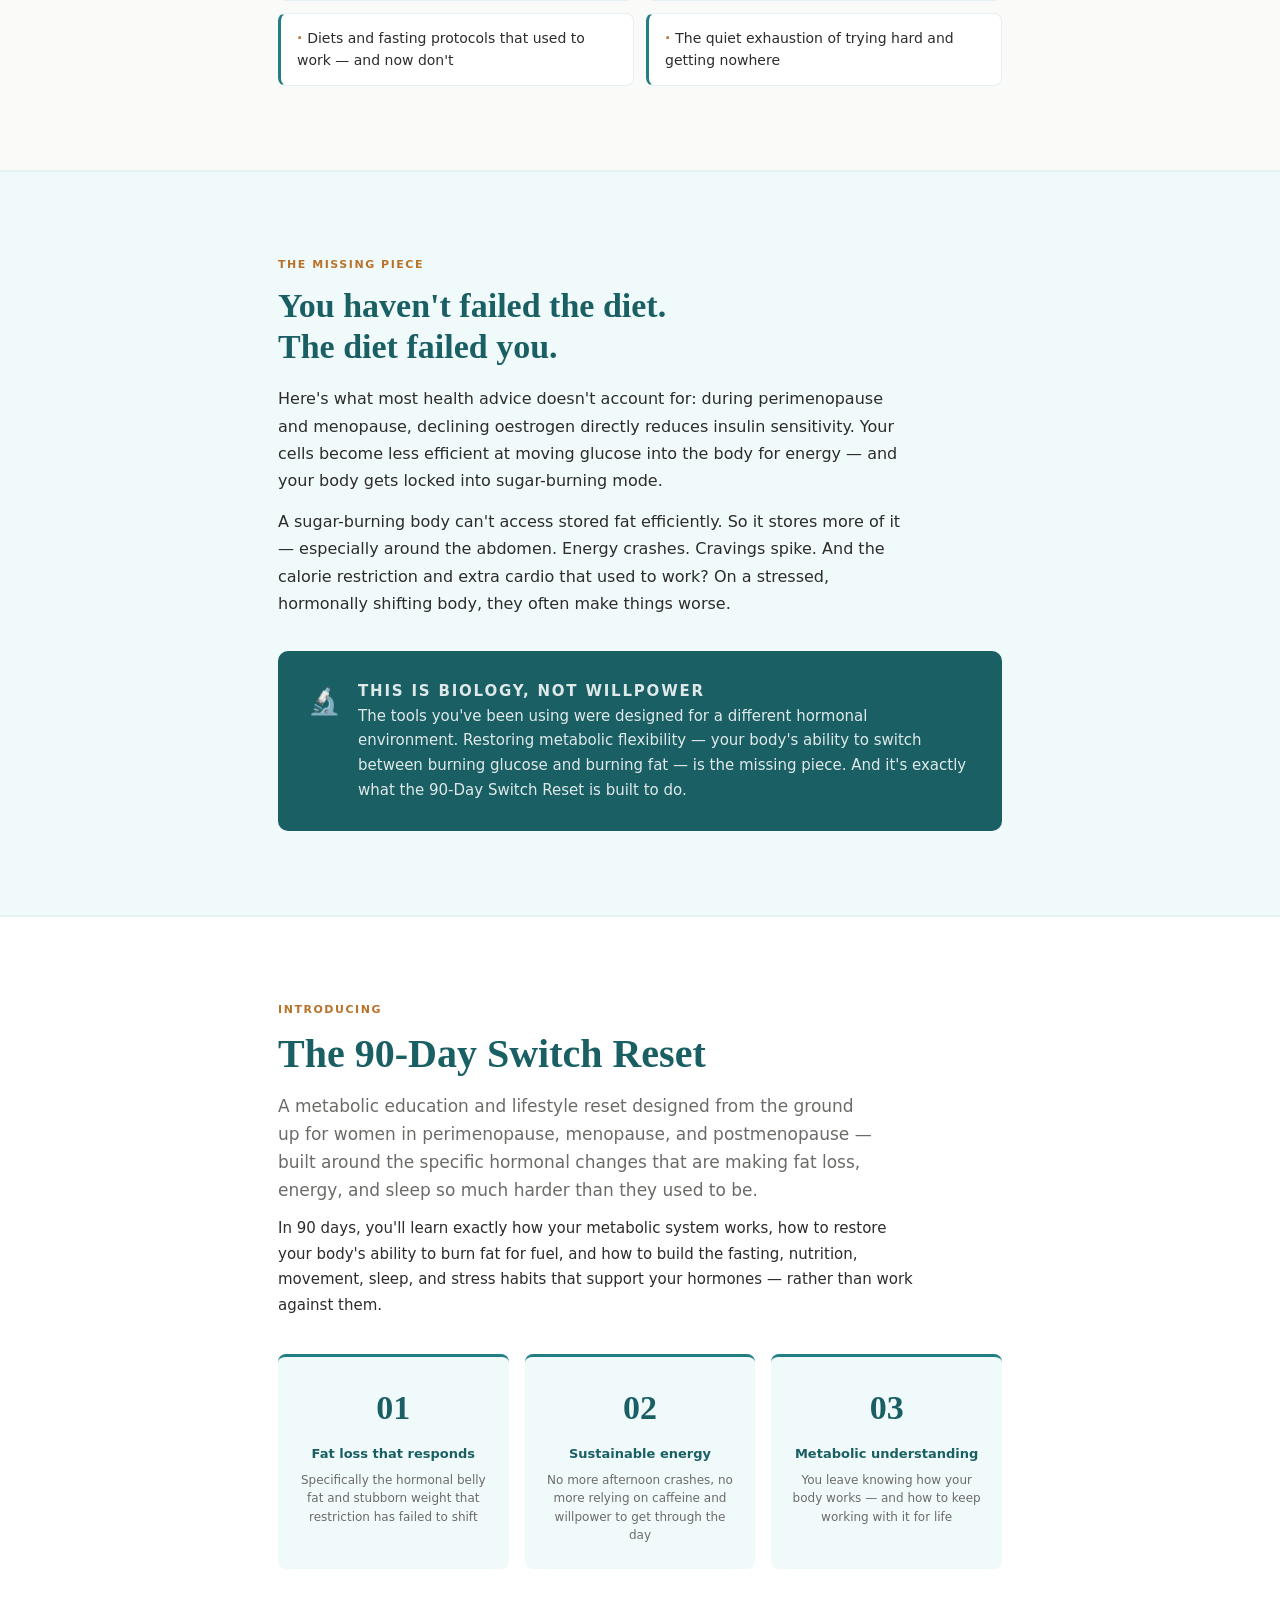
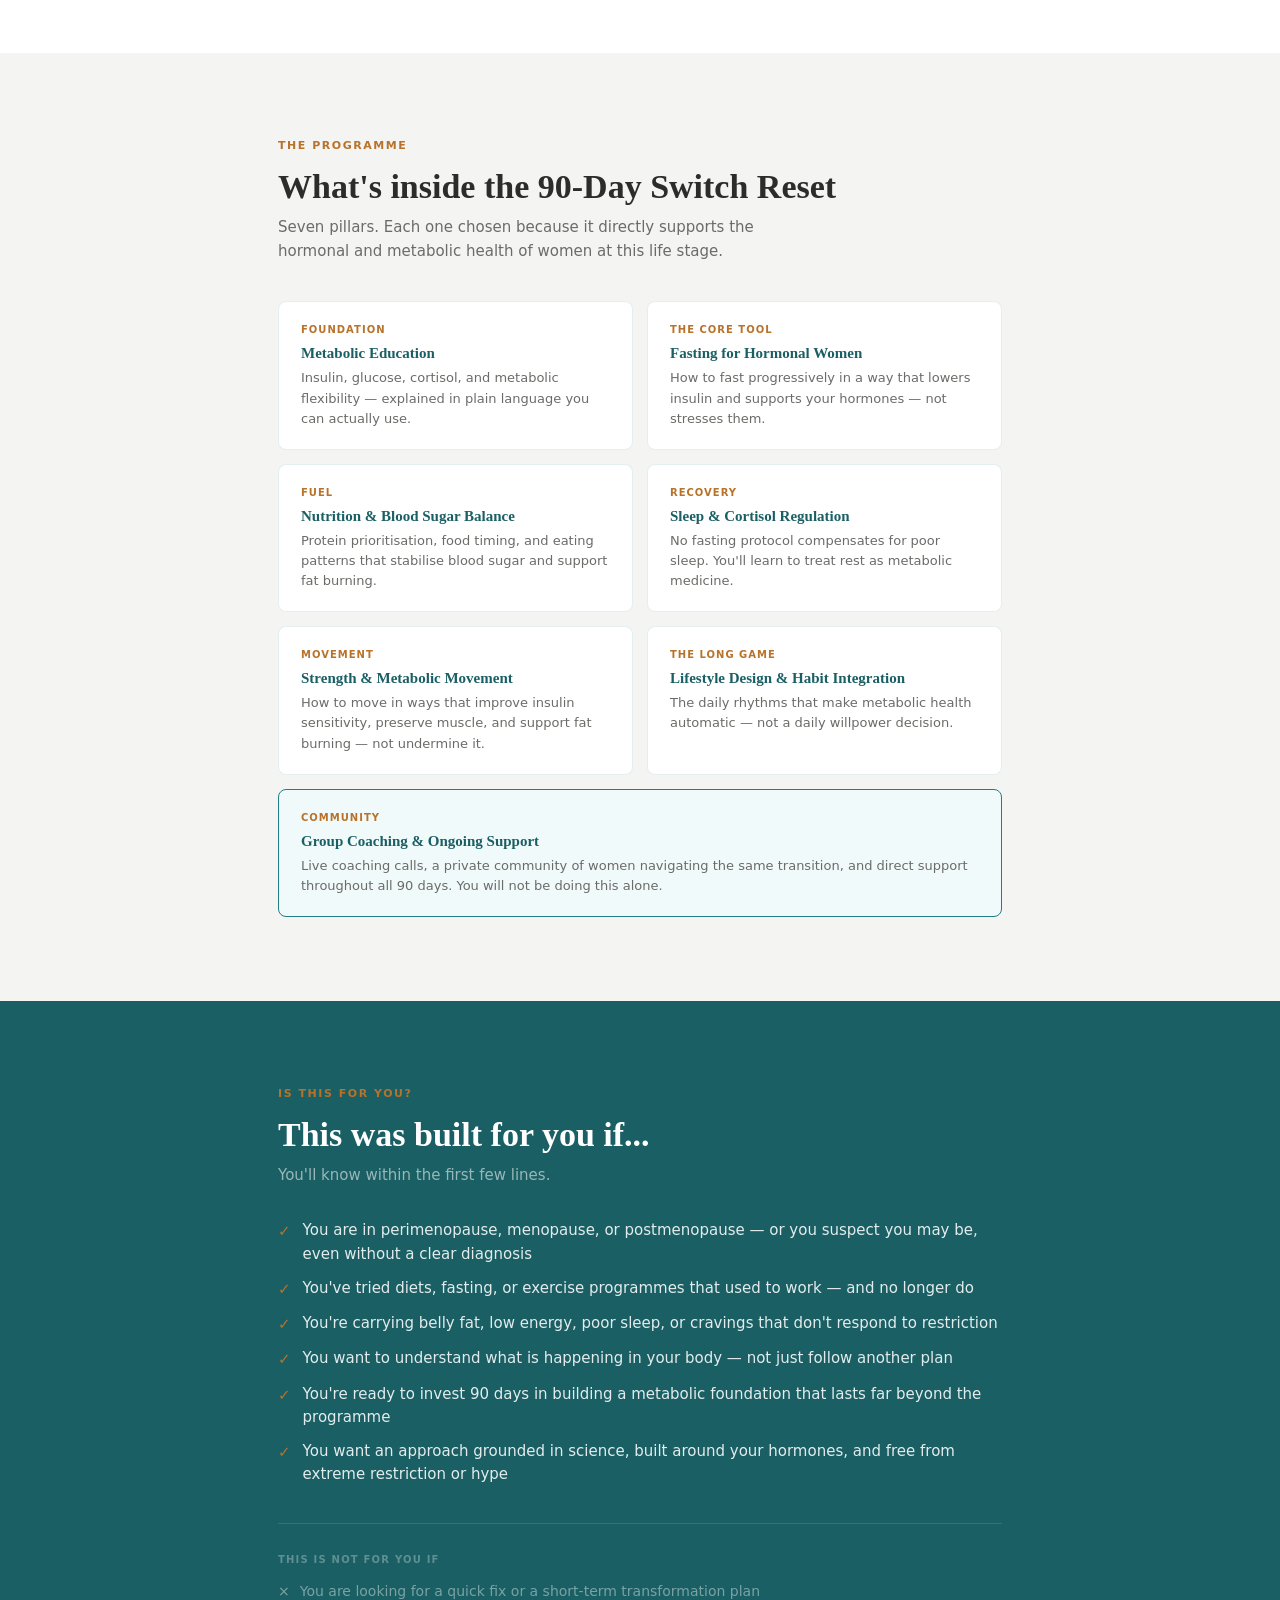
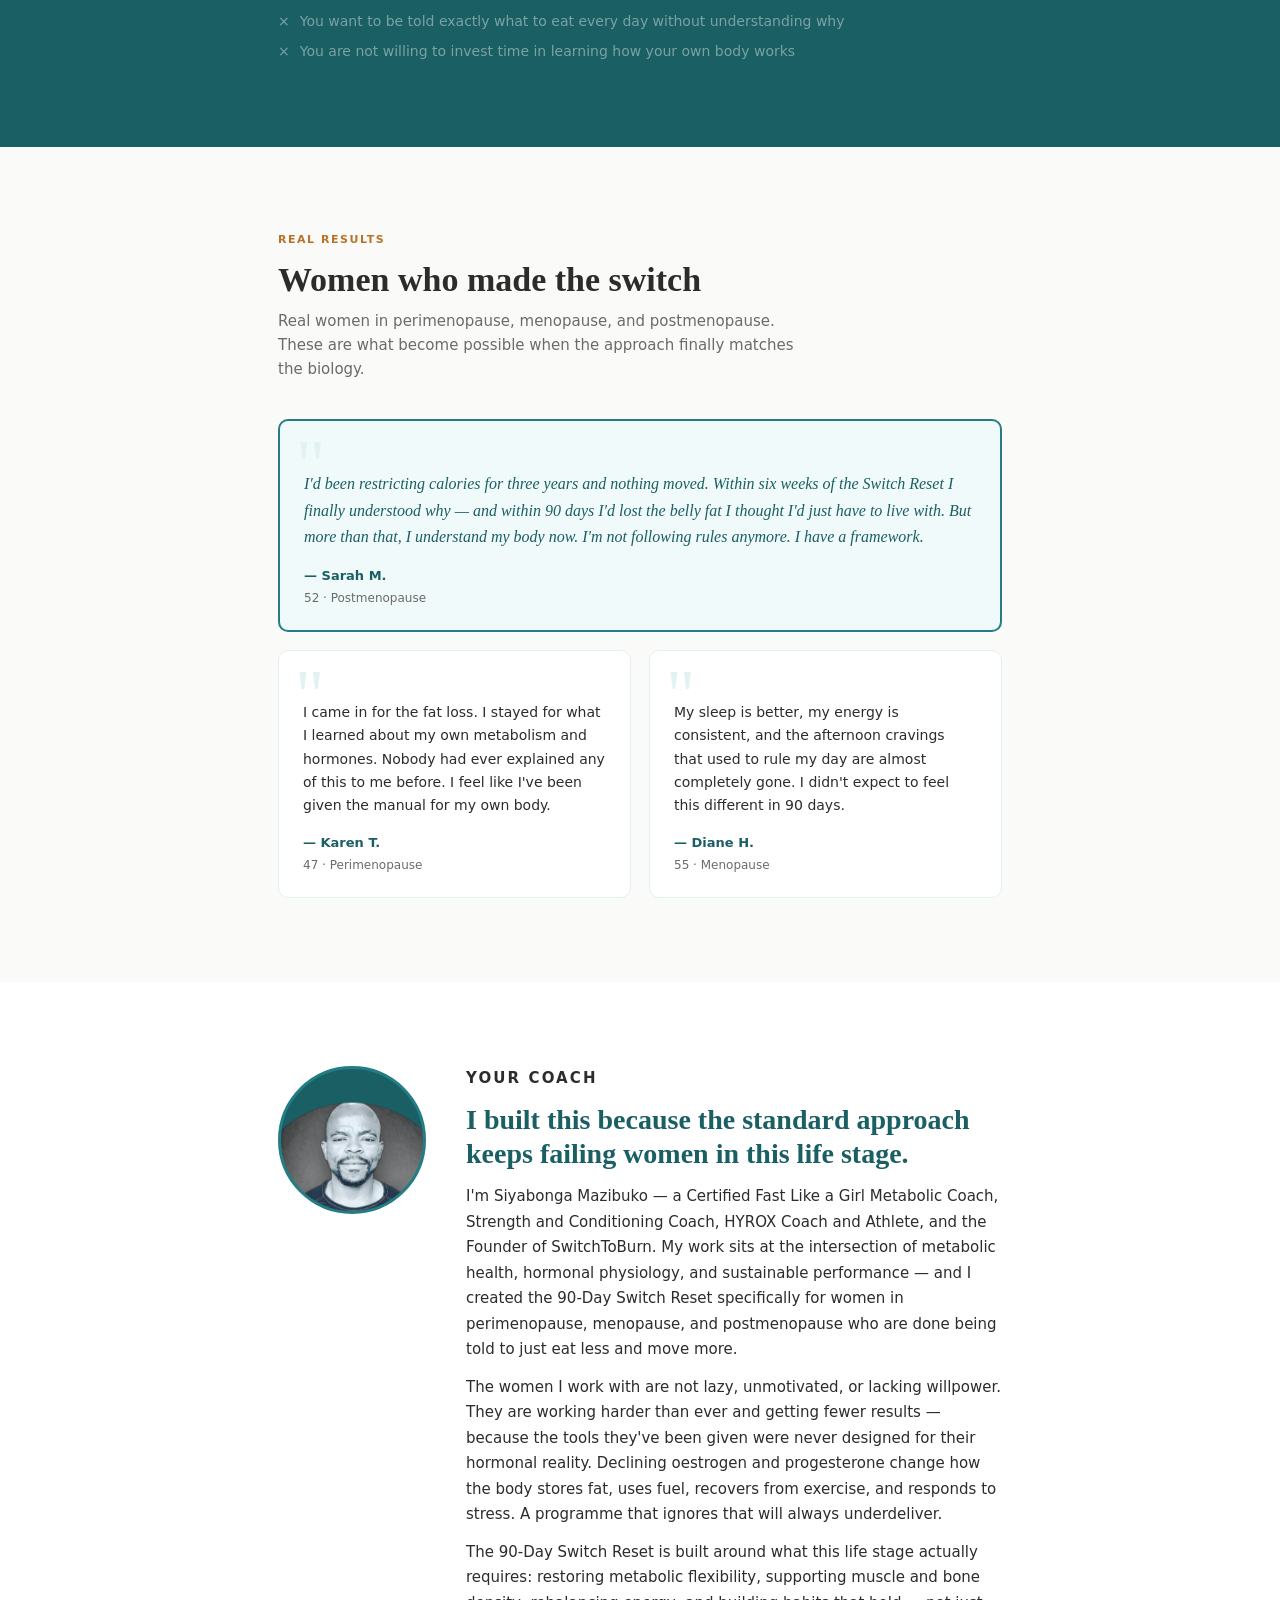
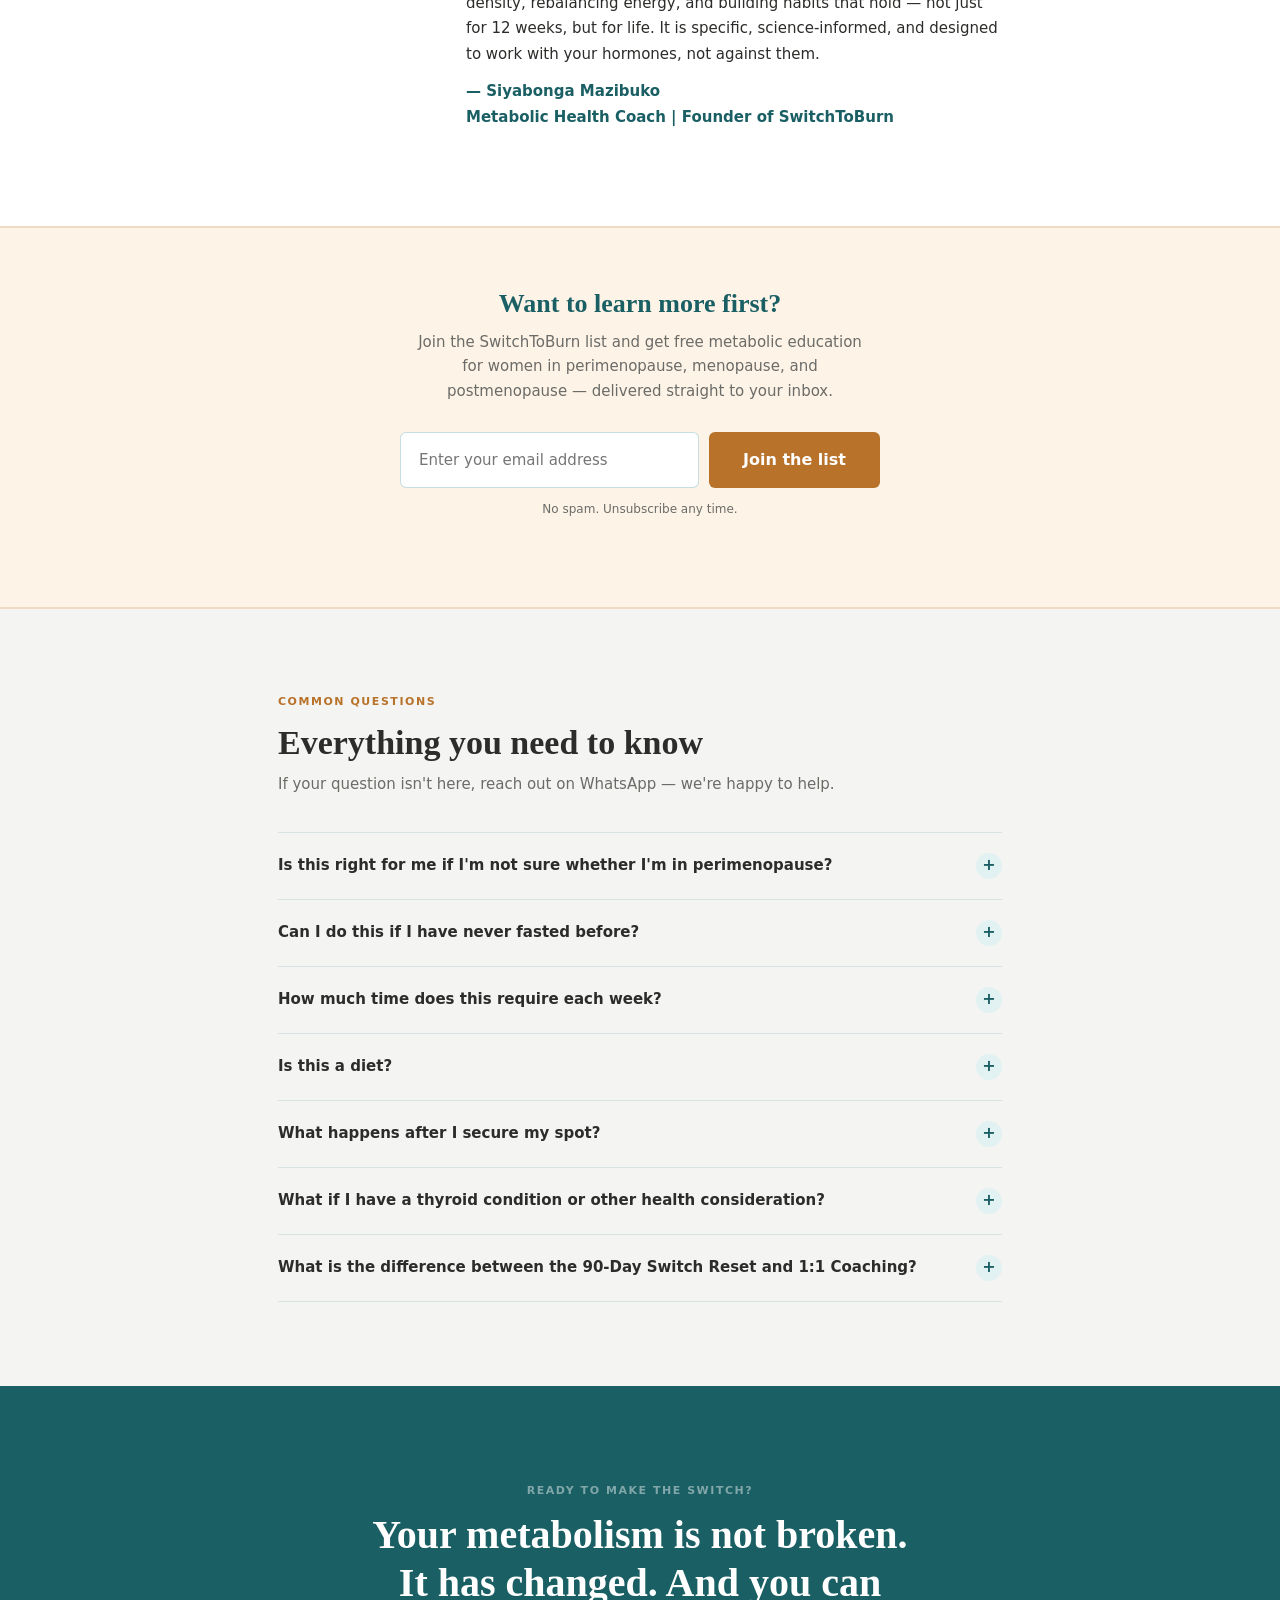
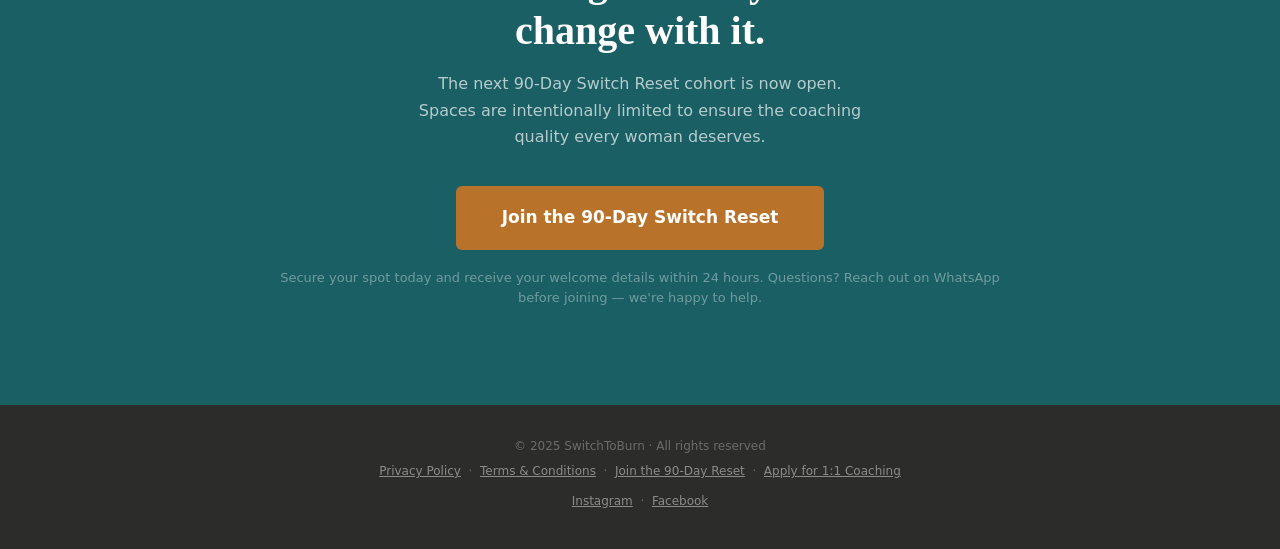
==== commit d7fd465c: "Update offer flow: 90-Day Reset as direct paid programme, 1:1 as application-only - Nav + hero + fin" ====
--- a/index.html
+++ b/index.html
@@ -9,8 +9,8 @@
 ║                                                              ║
 ║   COLOURS .................. style.css  →  EDIT-COLOURS      ║
 ║   LOGO / BRAND NAME ........ Search →  EDIT-LOGO             ║
-║   APPLY NOW LINK ........... Search →  APPLY_LINK            ║
-║   DISCOVERY CALL LINK ...... Search →  CALENDLY_LINK         ║
+║   YOCO PAYMENT LINK ........ Search →  YOCO_PAYMENT_LINK     ║
+║   1:1 COACHING FORM ........ Search →  ONE_ON_ONE_APPLICATION_LINK ║
 ║   WHATSAPP LINK ............ Search →  WHATSAPP_LINK         ║
 ║   MAILERLITE FORM .......... Search →  MAILERLITE_EMBED      ║
 ║   YOUR NAME & BIO .......... Search →  EDIT-ABOUT            ║
@@ -46,14 +46,12 @@
          The <em> tag colours "To" in amber — remove it to make it uniform. -->
     <a href="#top" class="nav-logo">Switch<em>To</em>Burn</a>
 
-    <!-- APPLY_LINK: Replace # with your application form or Calendly link.
-         Example Typeform:  href="https://yourform.typeform.com/to/XXXXXXXX"
-         Example Calendly:  href="https://calendly.com/yourname/discovery-call" -->
-    <a href="https://form.jotform.com/261706156996065"
+    <!-- YOCO_PAYMENT_LINK: Replace with your Yoco payment link -->
+    <a href="YOCO_PAYMENT_LINK"
        class="btn btn-primary"
        style="padding:10px 22px; font-size:14px;"
        target="_blank">
-      Apply Now
+      Join the 90-Day Switch Reset
     </a>
 
   </div>
@@ -81,25 +79,25 @@
 
     <div class="hero-ctas">
 
-      <!-- APPLY_LINK: Replace # with your application form link -->
-      <a href="https://form.jotform.com/261706156996065"
+      <!-- YOCO_PAYMENT_LINK: Replace with your Yoco payment link -->
+      <a href="YOCO_PAYMENT_LINK"
          class="btn btn-primary-lg"
          target="_blank">
-        Join the 90-Day Switch Reset
+        Secure Your Spot for the Next 90-Day Reset
       </a>
 
-      <!-- CALENDLY_LINK: Replace # with your 1:1 coaching application link -->
-      <a href="https://form.jotform.com/261706232060042"
+      <!-- ONE_ON_ONE_APPLICATION_LINK: Replace with your 1:1 coaching application form link -->
+      <a href="ONE_ON_ONE_APPLICATION_LINK"
          class="btn btn-ghost"
          target="_blank">
         Apply for 1:1 Coaching →
       </a>
 
-      <!-- ✏ EDIT: Supporting copy beneath the hero buttons -->
+      <!-- Supporting copy beneath the hero buttons -->
       <div style="margin-top:18px; display:flex; flex-direction:column; gap:8px; max-width:480px; text-align:left;">
         <p style="font-size:13px; color:rgba(255,255,255,0.65); line-height:1.6;">
-          <strong style="color:rgba(255,255,255,0.9);">90-Day Switch Reset</strong> — our flagship program.
-          Apply, secure your spot, and start your 90 days.
+          <strong style="color:rgba(255,255,255,0.9);">90-Day Switch Reset</strong> — our flagship group programme.
+          Secure your spot and start your 90 days.
         </p>
         <p style="font-size:13px; color:rgba(255,255,255,0.65); line-height:1.6;">
           <strong style="color:rgba(255,255,255,0.9);">1:1 Coaching</strong> — our premium upgrade, by application only.
@@ -510,7 +508,7 @@
   <div class="wrap">
 
     <!-- ✏ EDIT: Heading and subtext for this section -->
-    <h3>Not ready to apply just yet?</h3>
+    <h3>Want to learn more first?</h3>
     <p>
       Join the SwitchToBurn list and get free metabolic education for
       women in perimenopause, menopause, and postmenopause — delivered
@@ -550,7 +548,7 @@
     <p class="eyebrow">Common questions</p>
     <h2>Everything you need to know</h2>
     <p class="sub-text">
-      If your question isn't here, you'll get the answer on your discovery call.
+      If your question isn't here, reach out on WhatsApp — we're happy to help.
     </p>
 
     <!-- ✏ EDIT: Add, remove, or rewrite any FAQ item below -->
@@ -614,15 +612,15 @@
 
       <div class="faq-item">
         <button class="faq-btn" onclick="toggleFaq(this)">
-          What happens after I apply?
+          What happens after I secure my spot?
           <span class="faq-icon">+</span>
         </button>
         <p class="faq-ans">
-          After you submit your application you will receive a confirmation email
-          with a link to book a free 30-minute discovery call. The call is a
-          no-obligation conversation to make sure the programme is a strong fit
-          for where you are right now. If it is, you will receive everything you
-          need to enrol and get started.
+          Once your payment is confirmed you will receive a welcome email with
+          everything you need to get started — including access to the community,
+          the programme schedule, and your first steps. <!-- WHATSAPP_GROUP_LINK: update if you add a WhatsApp group link here -->
+          You'll also be added to the WhatsApp group so you can connect with
+          your cohort before day one.
         </p>
       </div>
 
@@ -632,12 +630,28 @@
           <span class="faq-icon">+</span>
         </button>
         <p class="faq-ans">
-          This is exactly the kind of thing we discuss on the discovery call. The
-          programme is not a medical treatment, and we always recommend working
-          alongside your healthcare provider. Many women with thyroid conditions,
-          autoimmune challenges, or complex hormonal histories have found the
-          programme deeply valuable — but the discovery call is the right place
-          to discuss your specific situation before enrolling.
+          The programme is not a medical treatment, and we always recommend
+          working alongside your healthcare provider. Many women with thyroid
+          conditions, autoimmune challenges, or complex hormonal histories have
+          found the programme deeply valuable. If you have specific concerns,
+          reach out on WhatsApp before joining and we can answer your questions
+          directly.
+        </p>
+      </div>
+
+      <div class="faq-item">
+        <button class="faq-btn" onclick="toggleFaq(this)">
+          What is the difference between the 90-Day Switch Reset and 1:1 Coaching?
+          <span class="faq-icon">+</span>
+        </button>
+        <p class="faq-ans">
+          The 90-Day Switch Reset is our flagship group programme — you get the
+          full curriculum, live group coaching calls, and community support at an
+          accessible price point. 1:1 Coaching is a premium upgrade for women who
+          want fully personalised support, private sessions, and a programme
+          tailored specifically to their health history and goals. 1:1 Coaching
+          is by application only — we review each application personally to ensure
+          it is the right fit before offering a place.
         </p>
       </div>
 
@@ -662,21 +676,21 @@
 
     <!-- ✏ EDIT: Closing sub-text -->
     <p class="sub-text">
-      Applications for the next 90-Day Switch Reset cohort are open. Spaces are
+      The next 90-Day Switch Reset cohort is now open. Spaces are
       intentionally limited to ensure the coaching quality every woman deserves.
     </p>
 
-    <!-- APPLY_LINK: Same link as the nav and hero buttons -->
-    <a href="https://form.jotform.com/261706156996065"
+    <!-- YOCO_PAYMENT_LINK: Replace with your Yoco payment link -->
+    <a href="YOCO_PAYMENT_LINK"
        class="btn btn-primary-lg"
        target="_blank">
-      Apply for the 90-Day Switch Reset
+      Join the 90-Day Switch Reset
     </a>
 
     <!-- ✏ EDIT: Reassurance line beneath the button -->
     <p class="reassurance">
-      There is no obligation when you apply. The discovery call is simply a
-      conversation about whether this is the right fit for you.
+      Secure your spot today and receive your welcome details within 24 hours.
+      Questions? Reach out on WhatsApp before joining — we're happy to help.
     </p>
 
   </div>
@@ -697,11 +711,11 @@
     <a href="#">Privacy Policy</a> &nbsp;·&nbsp;
     <a href="#">Terms &amp; Conditions</a> &nbsp;·&nbsp;
 
-    <!-- APPLY_LINK: Final link in footer -->
-    <a href="https://form.jotform.com/261706156996065" target="_blank">Apply Now</a> &nbsp;·&nbsp;
-
-    <!-- CALENDLY_LINK: Discovery call link in footer -->
-    <a href="https://form.jotform.com/261706232060042" target="_blank">Book a Discovery Call</a>
+    <!-- YOCO_PAYMENT_LINK: Main programme link in footer -->
+    <a href="YOCO_PAYMENT_LINK" target="_blank">Join the 90-Day Reset</a> &nbsp;·&nbsp;
+
+    <!-- ONE_ON_ONE_APPLICATION_LINK: 1:1 coaching application link in footer -->
+    <a href="ONE_ON_ONE_APPLICATION_LINK" target="_blank">Apply for 1:1 Coaching</a>
   </p>
 
   <!-- EDIT-FOOTER: Replace # with your social media profile links -->
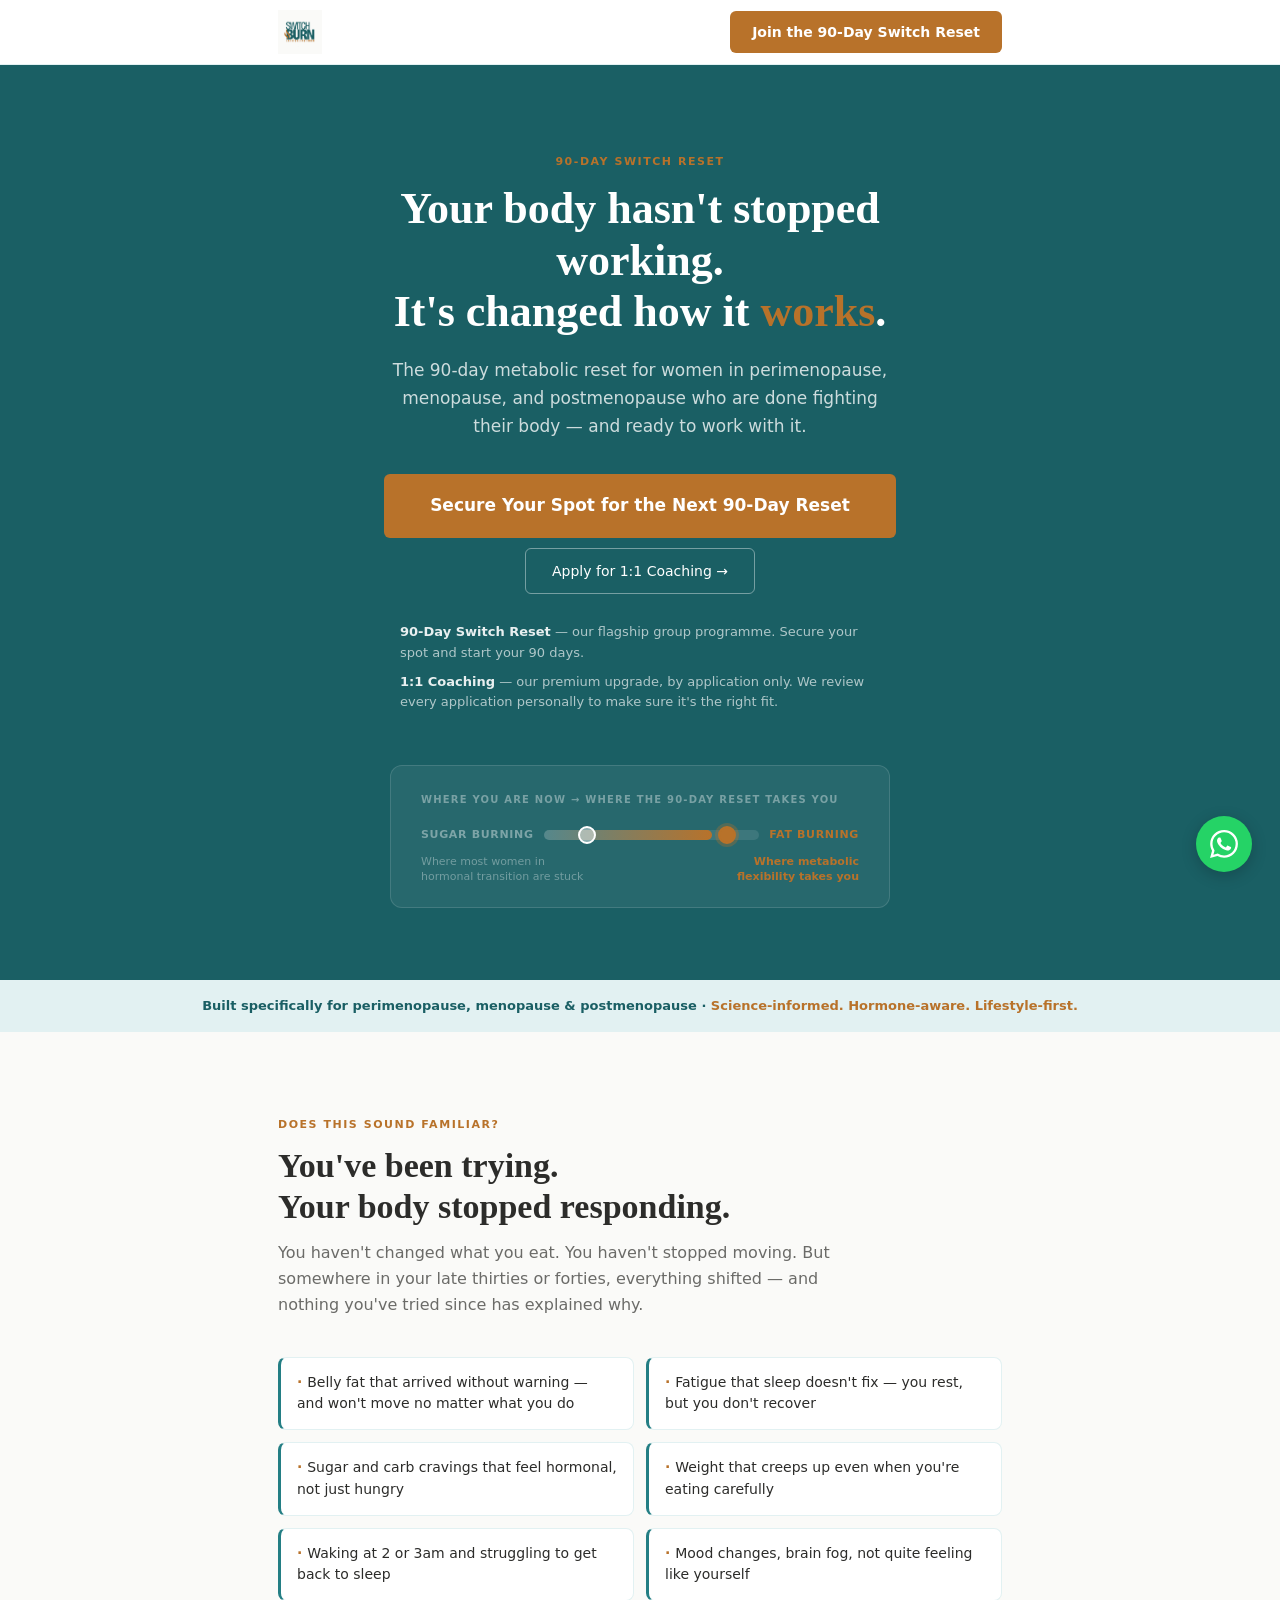
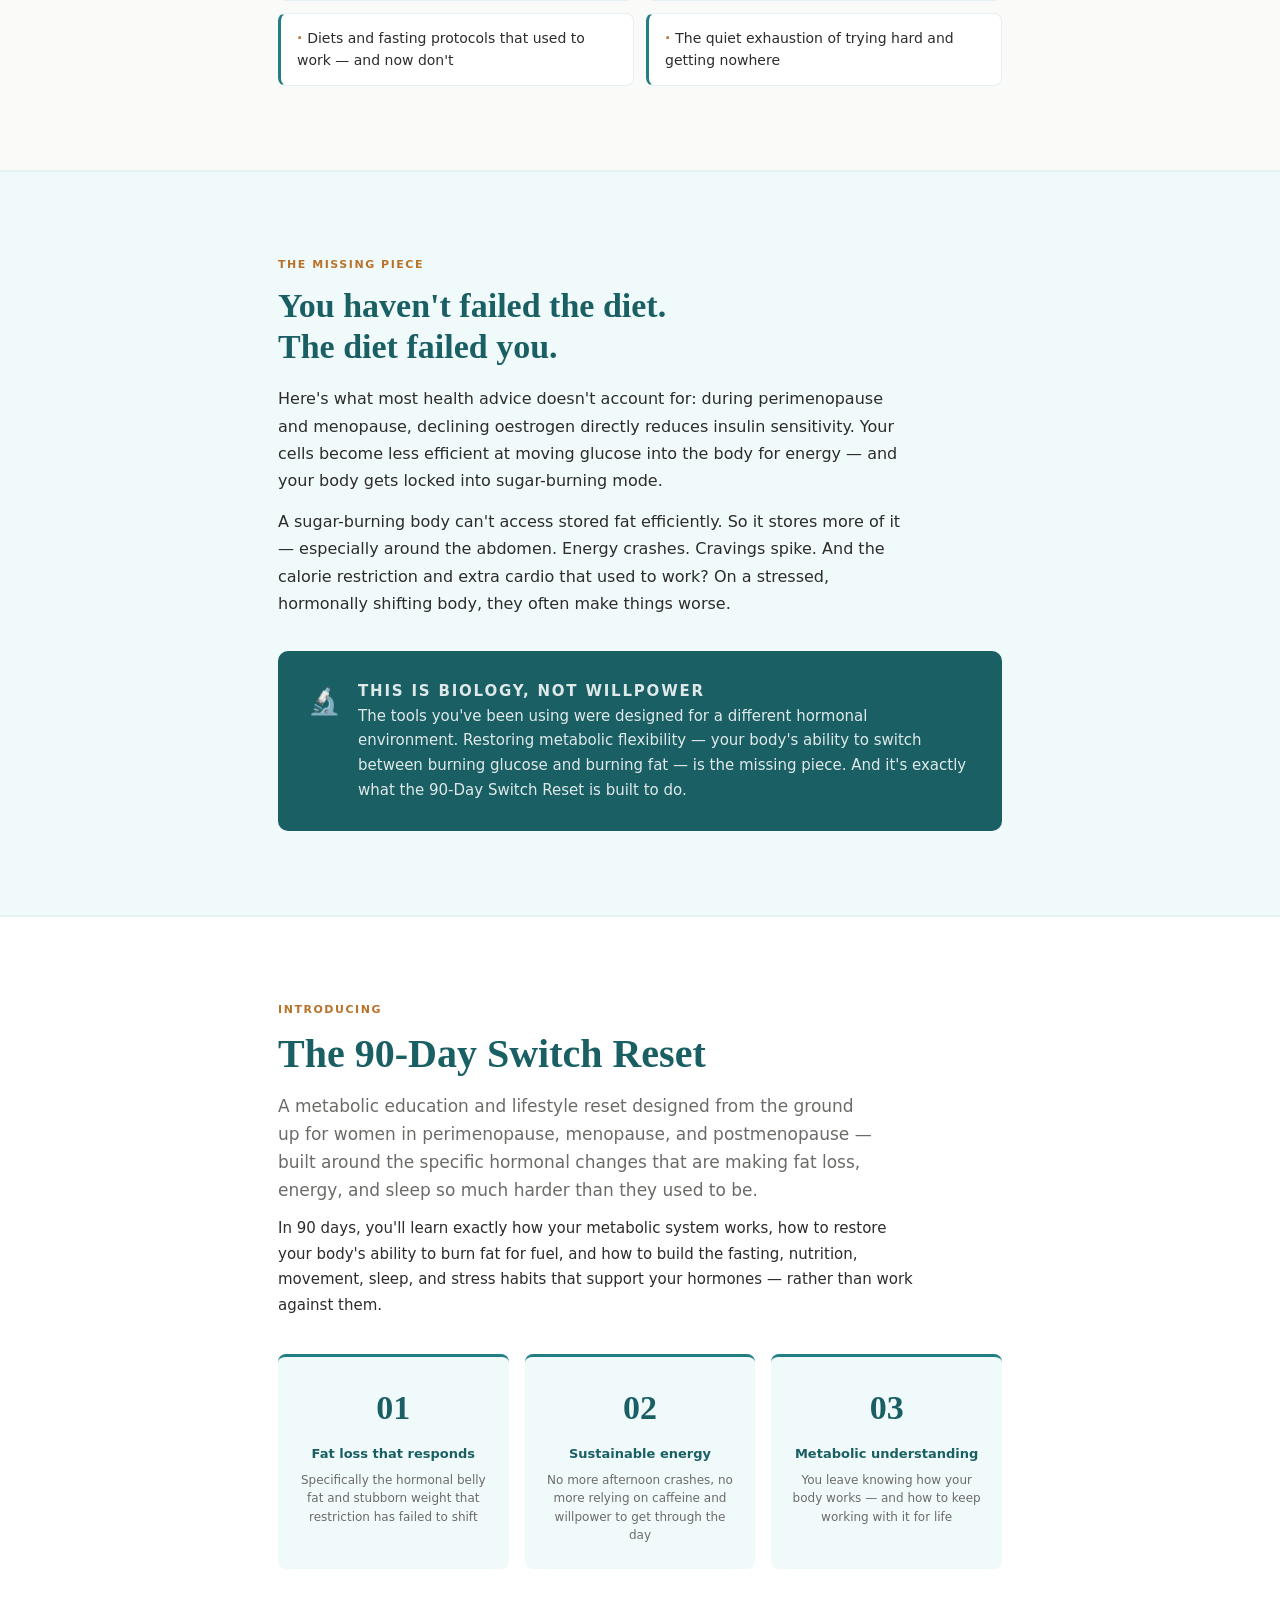
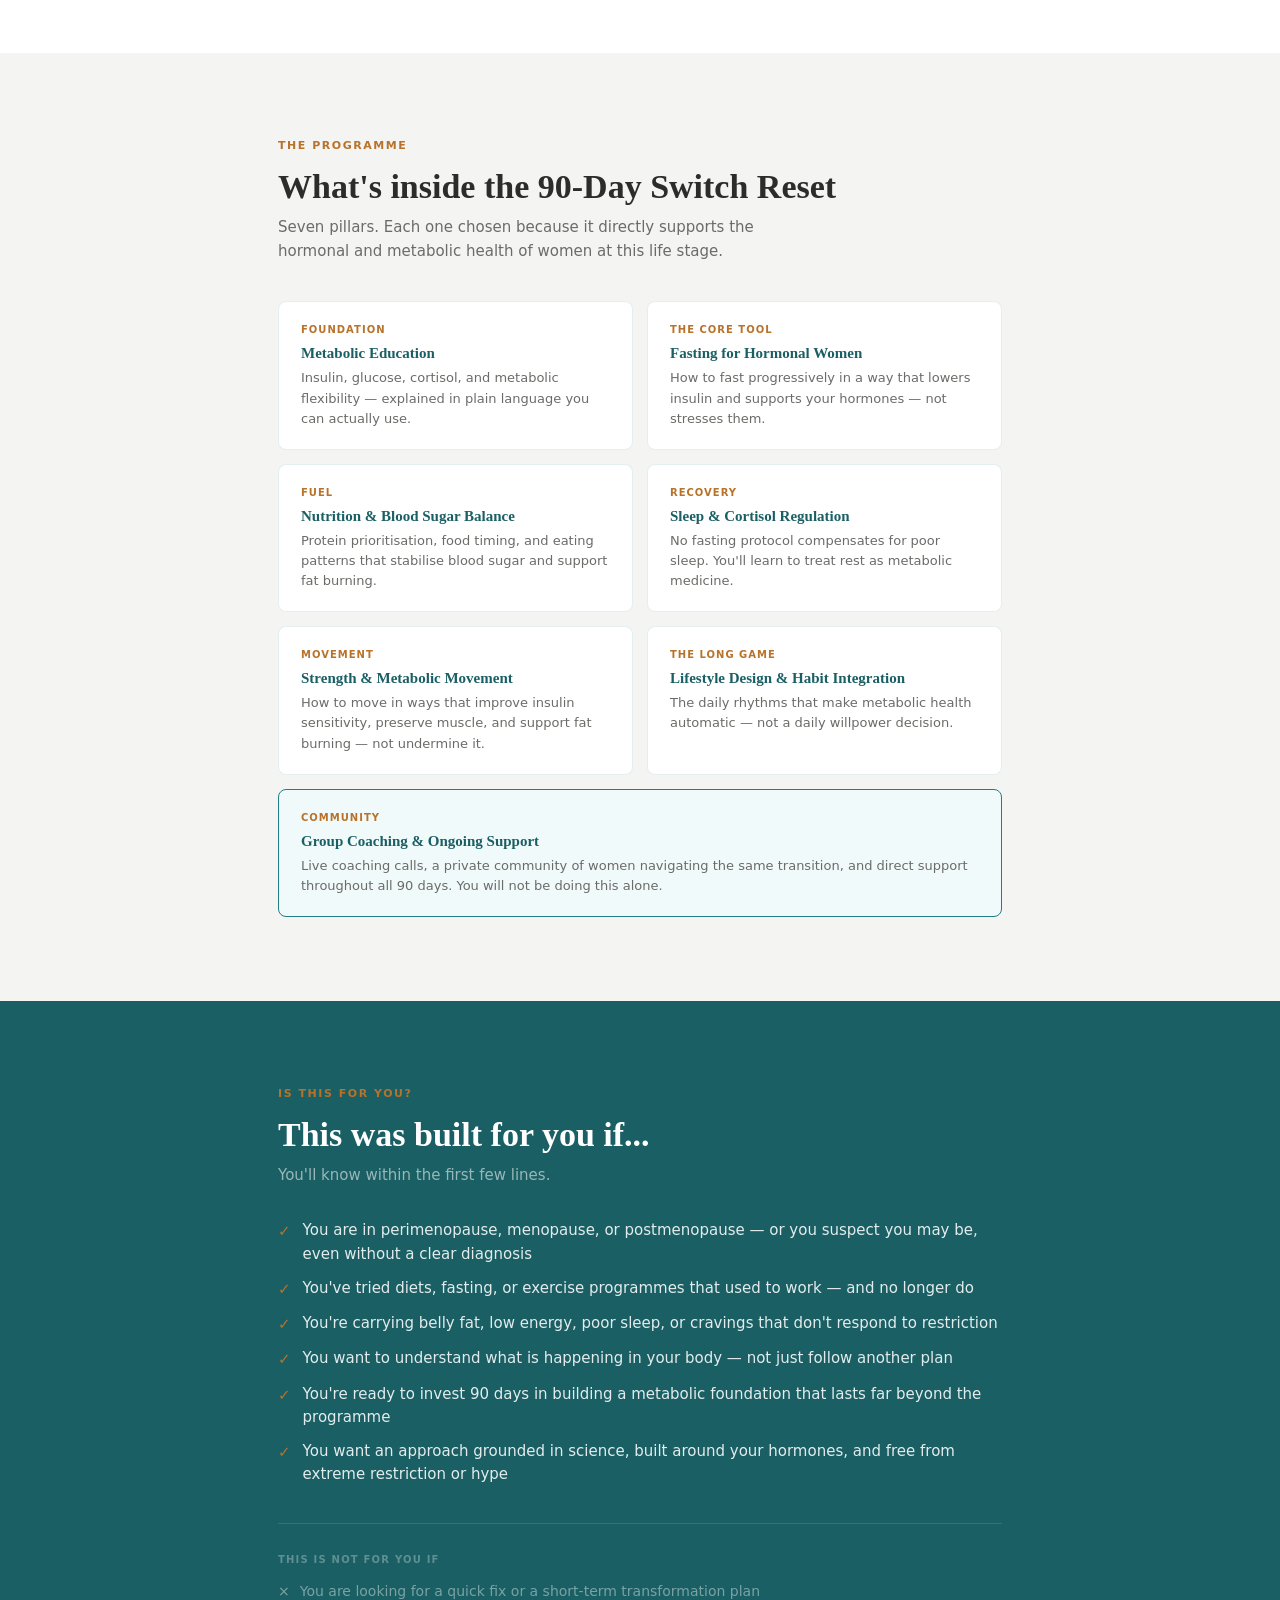
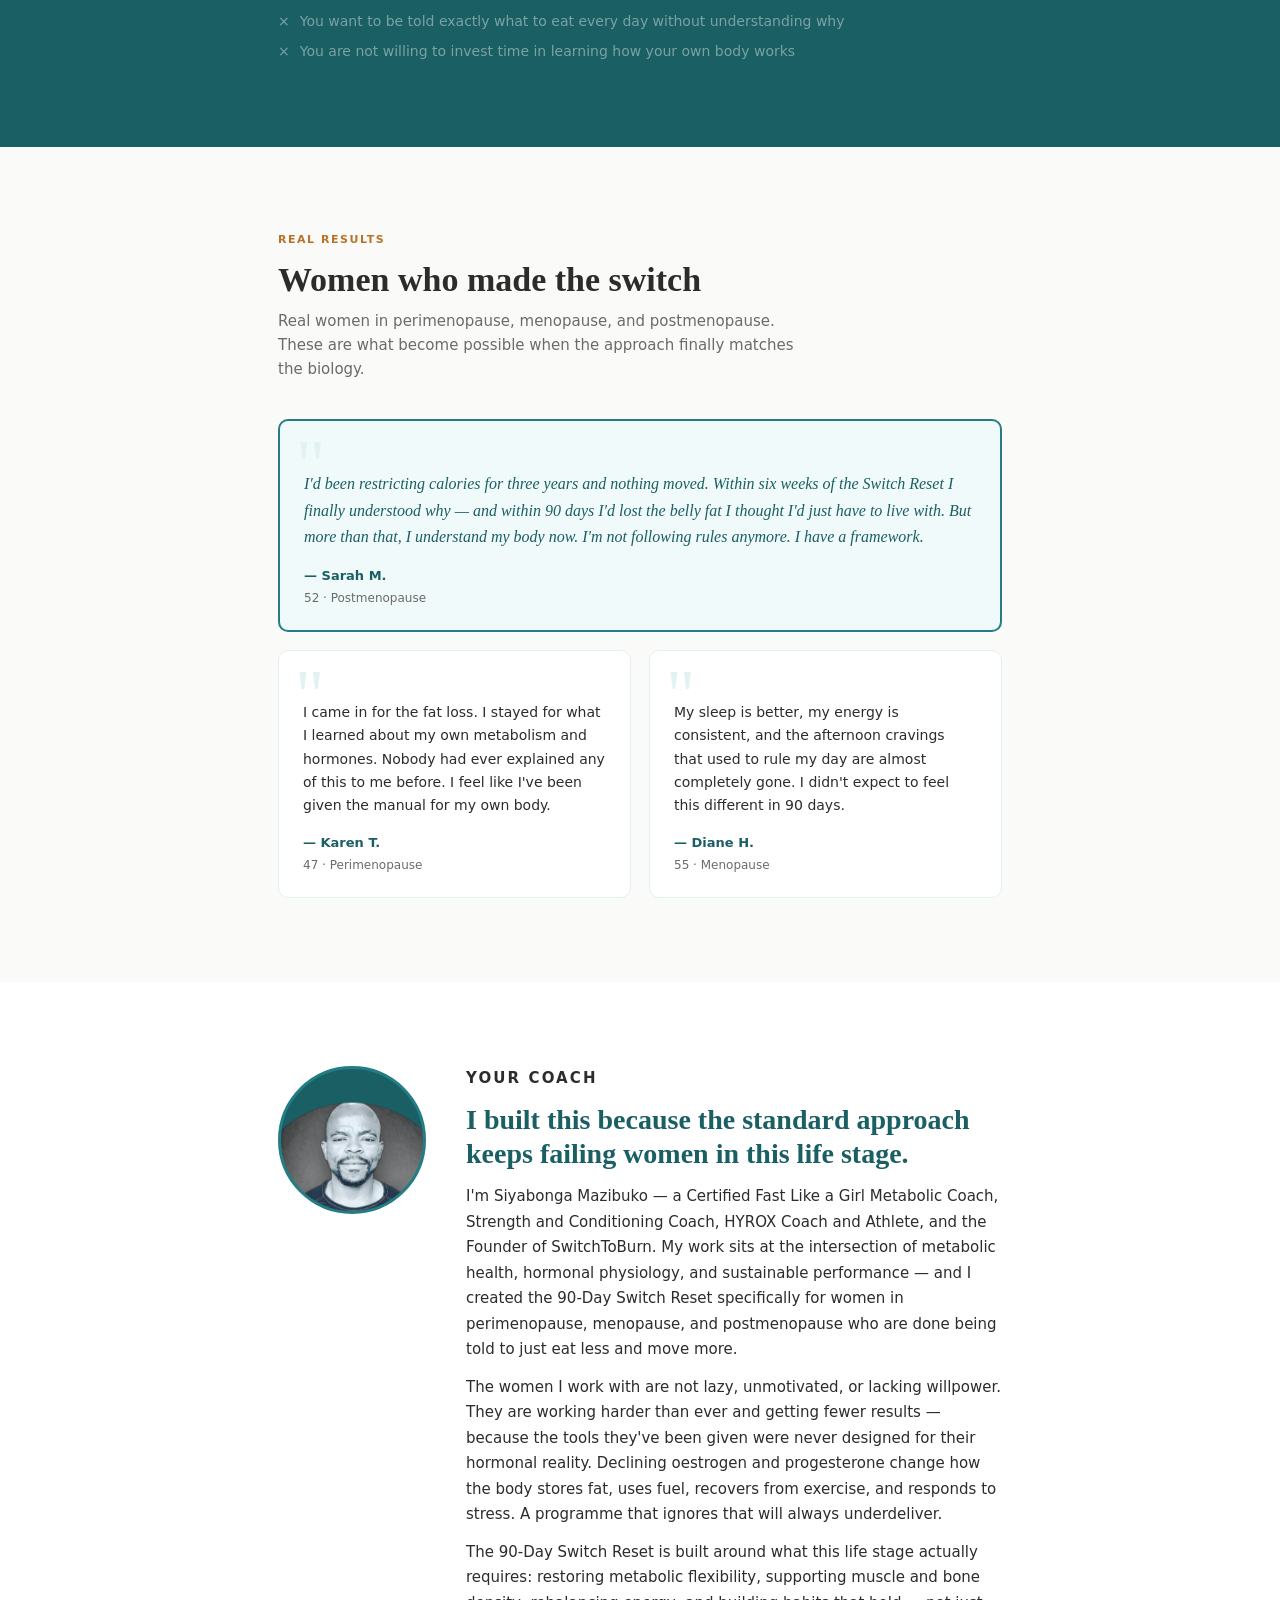
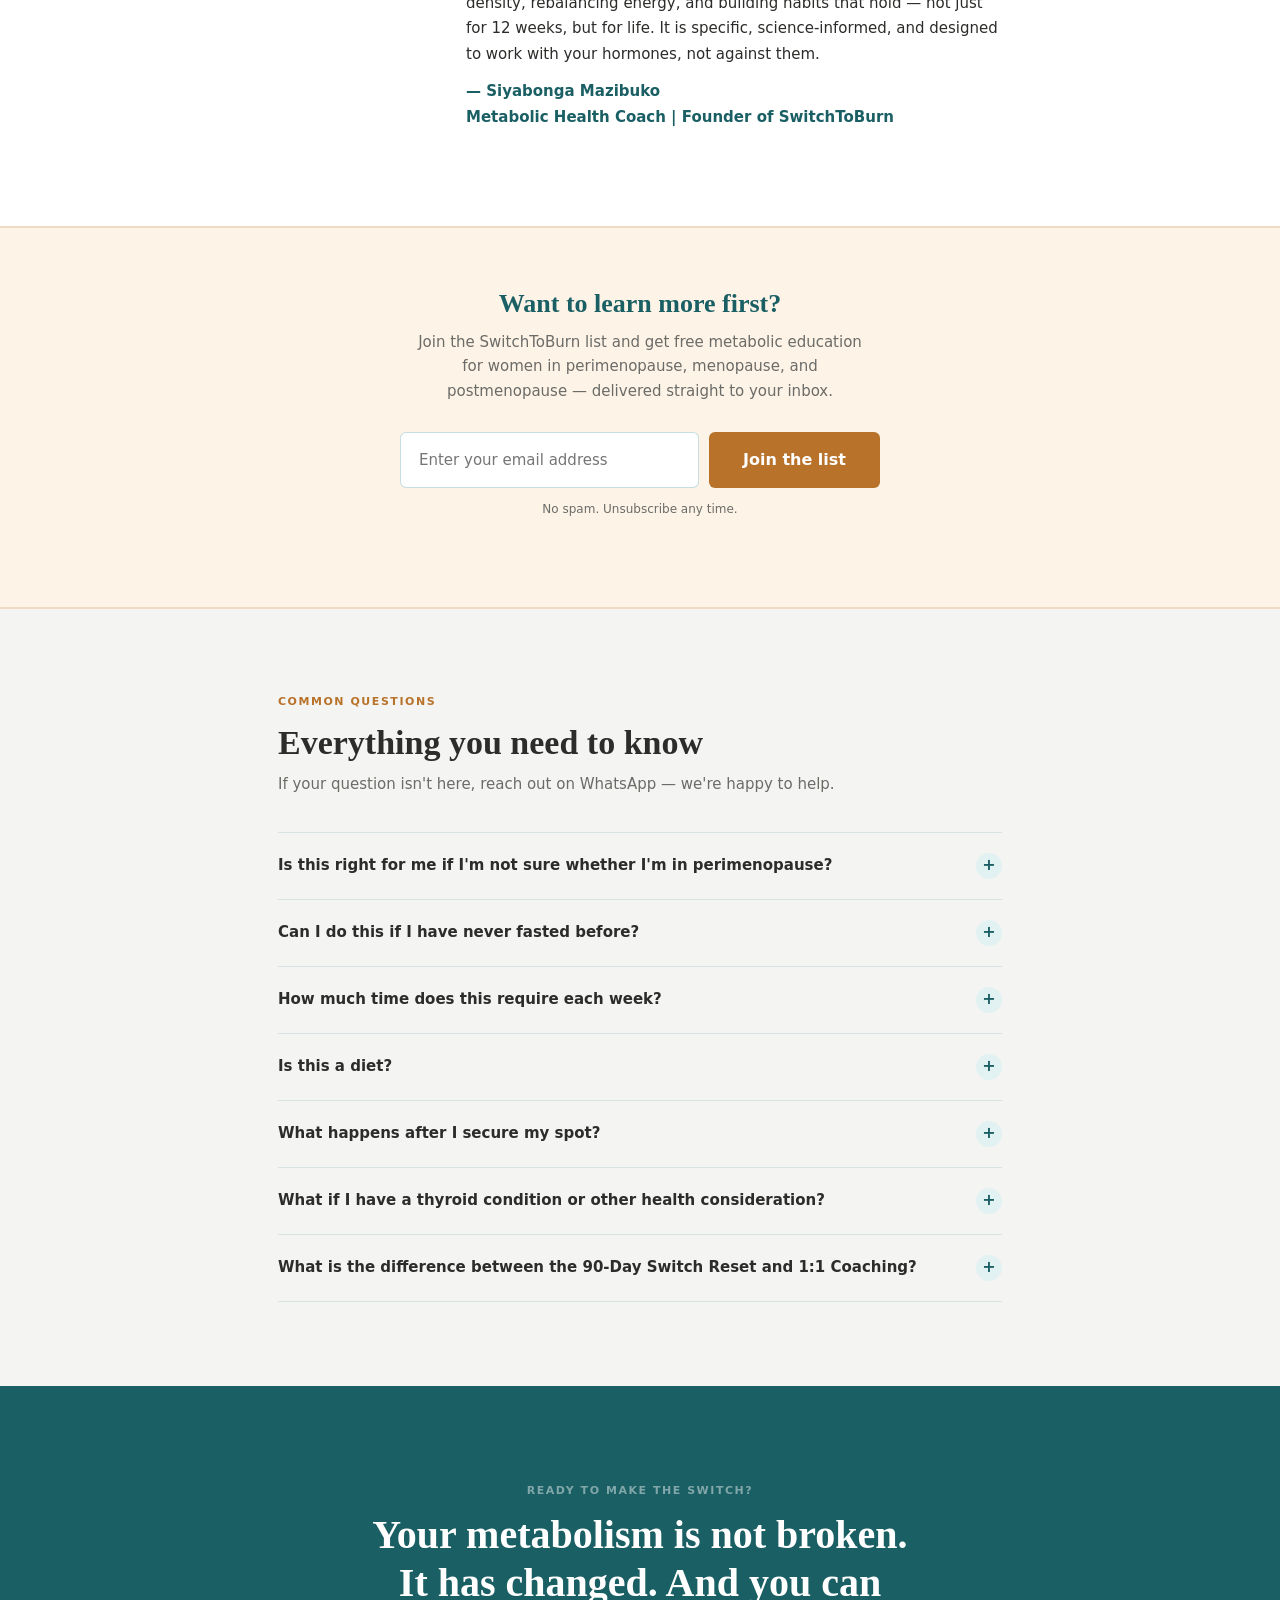
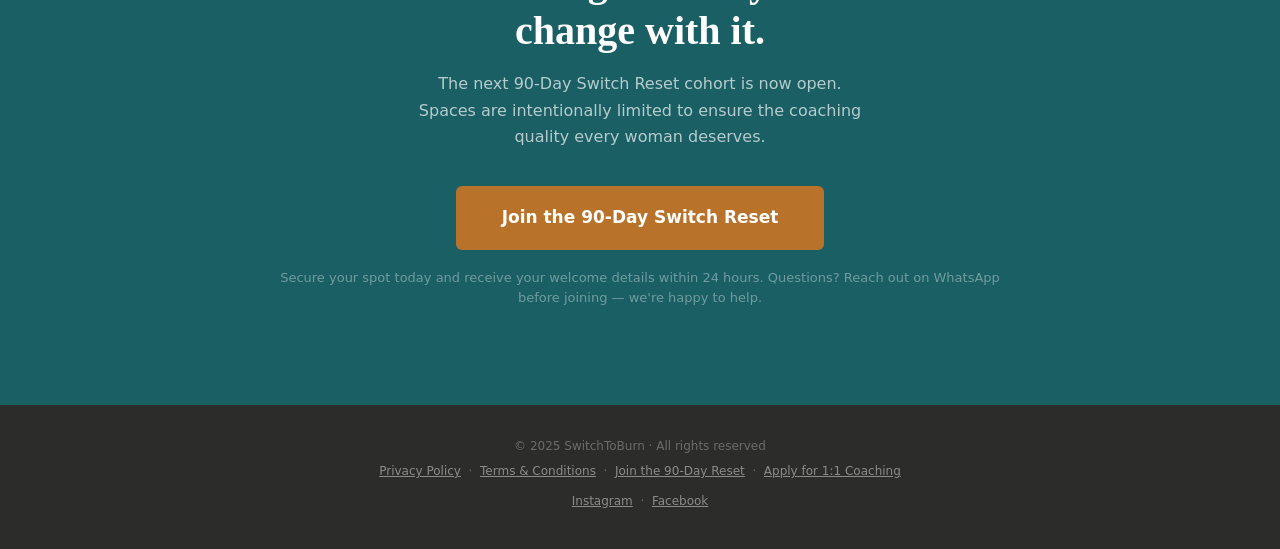
==== commit 62511478: "Replace text logo with SwitchToBurn brand image in header - Added logo.png (copied from uploaded AA9" ====
--- a/index.html
+++ b/index.html
@@ -42,9 +42,10 @@
 <nav class="nav">
   <div class="nav-inner">
 
-    <!-- EDIT-LOGO: Change "SwitchToBurn" to your brand name.
-         The <em> tag colours "To" in amber — remove it to make it uniform. -->
-    <a href="#top" class="nav-logo">Switch<em>To</em>Burn</a>
+    <!-- EDIT-LOGO: logo.png is the SwitchToBurn brand image -->
+    <a href="#top" class="nav-logo">
+      <img src="logo.png" alt="SwitchToBurn logo" class="nav-logo-img">
+    </a>
 
     <!-- YOCO_PAYMENT_LINK: Replace with your Yoco payment link -->
     <a href="YOCO_PAYMENT_LINK"
--- a/style.css
+++ b/style.css
@@ -160,19 +160,26 @@
   justify-content: space-between;
 }
 
-/* ✏ EDIT: Brand name font, size, and colour */
+/* Logo link wrapper — keeps it flush and vertically centred */
 .nav-logo {
-  font-family: Georgia, serif;
-  font-size: 19px;
-  font-weight: bold;
-  color: var(--teal-dark);
+  display: flex;
+  align-items: center;
   text-decoration: none;
-}
-
-/* The "To" part styled in amber — remove <em> tags in HTML to make it uniform */
-.nav-logo em {
-  font-style: normal;
-  color: var(--amber);
+  flex-shrink: 0;
+}
+
+/* Responsive logo image */
+.nav-logo-img {
+  height: 44px;          /* nav is 64px tall; 44px gives comfortable padding */
+  width: auto;
+  display: block;
+  object-fit: contain;
+}
+
+@media (max-width: 480px) {
+  .nav-logo-img {
+    height: 34px;        /* slightly smaller on narrow phones */
+  }
 }
 
 /* ============================================================
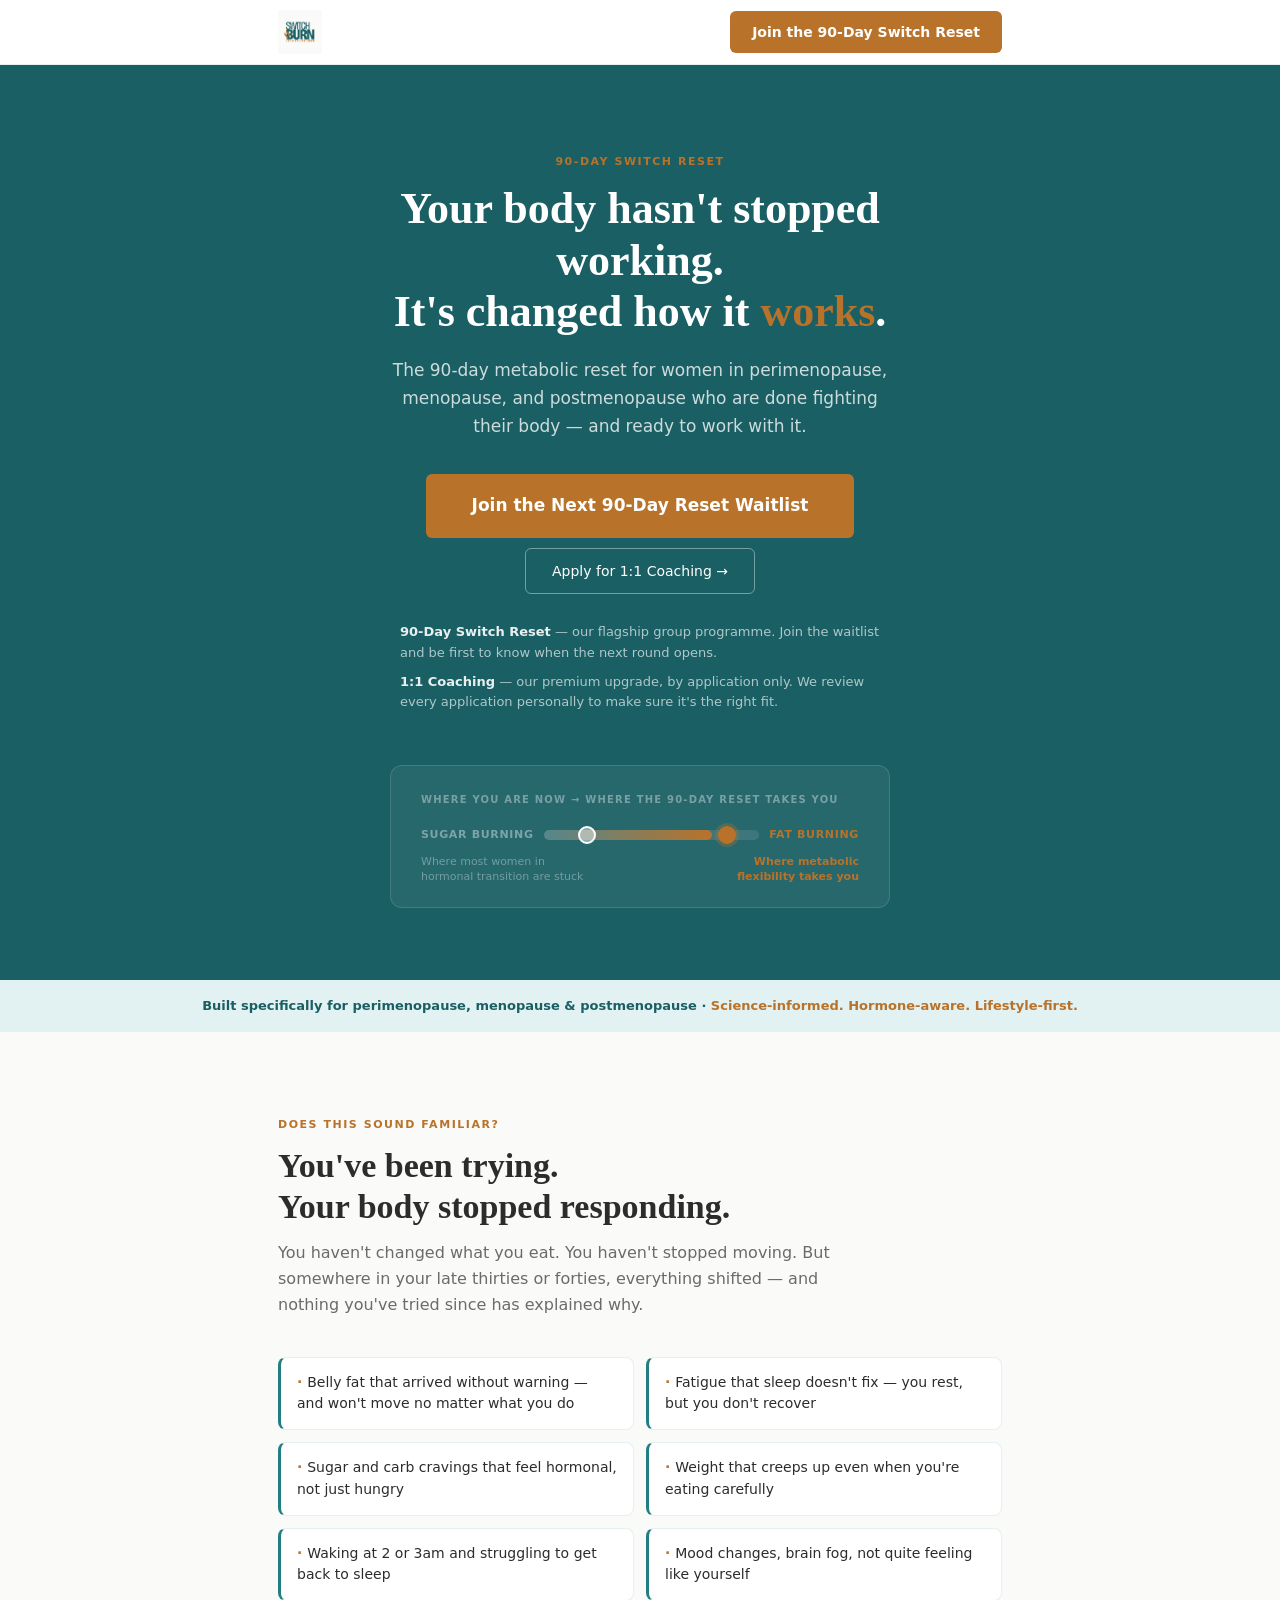
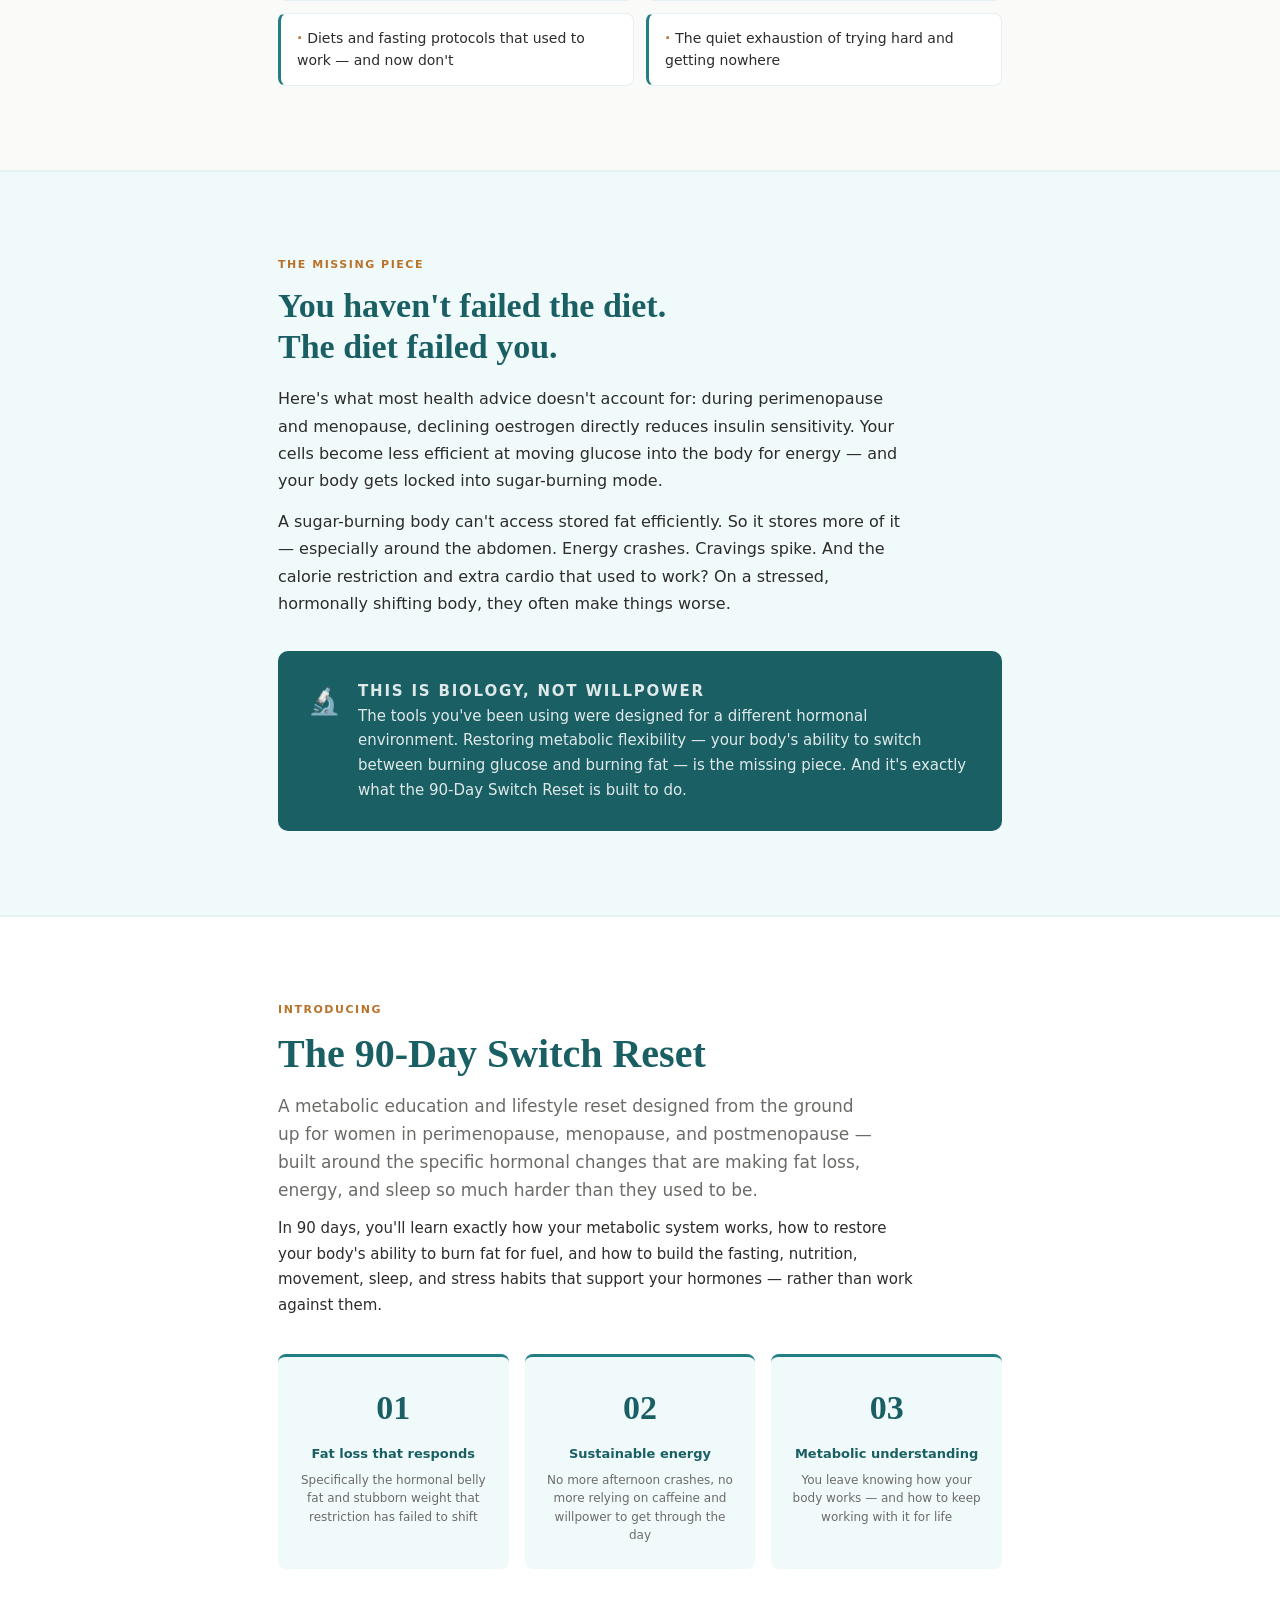
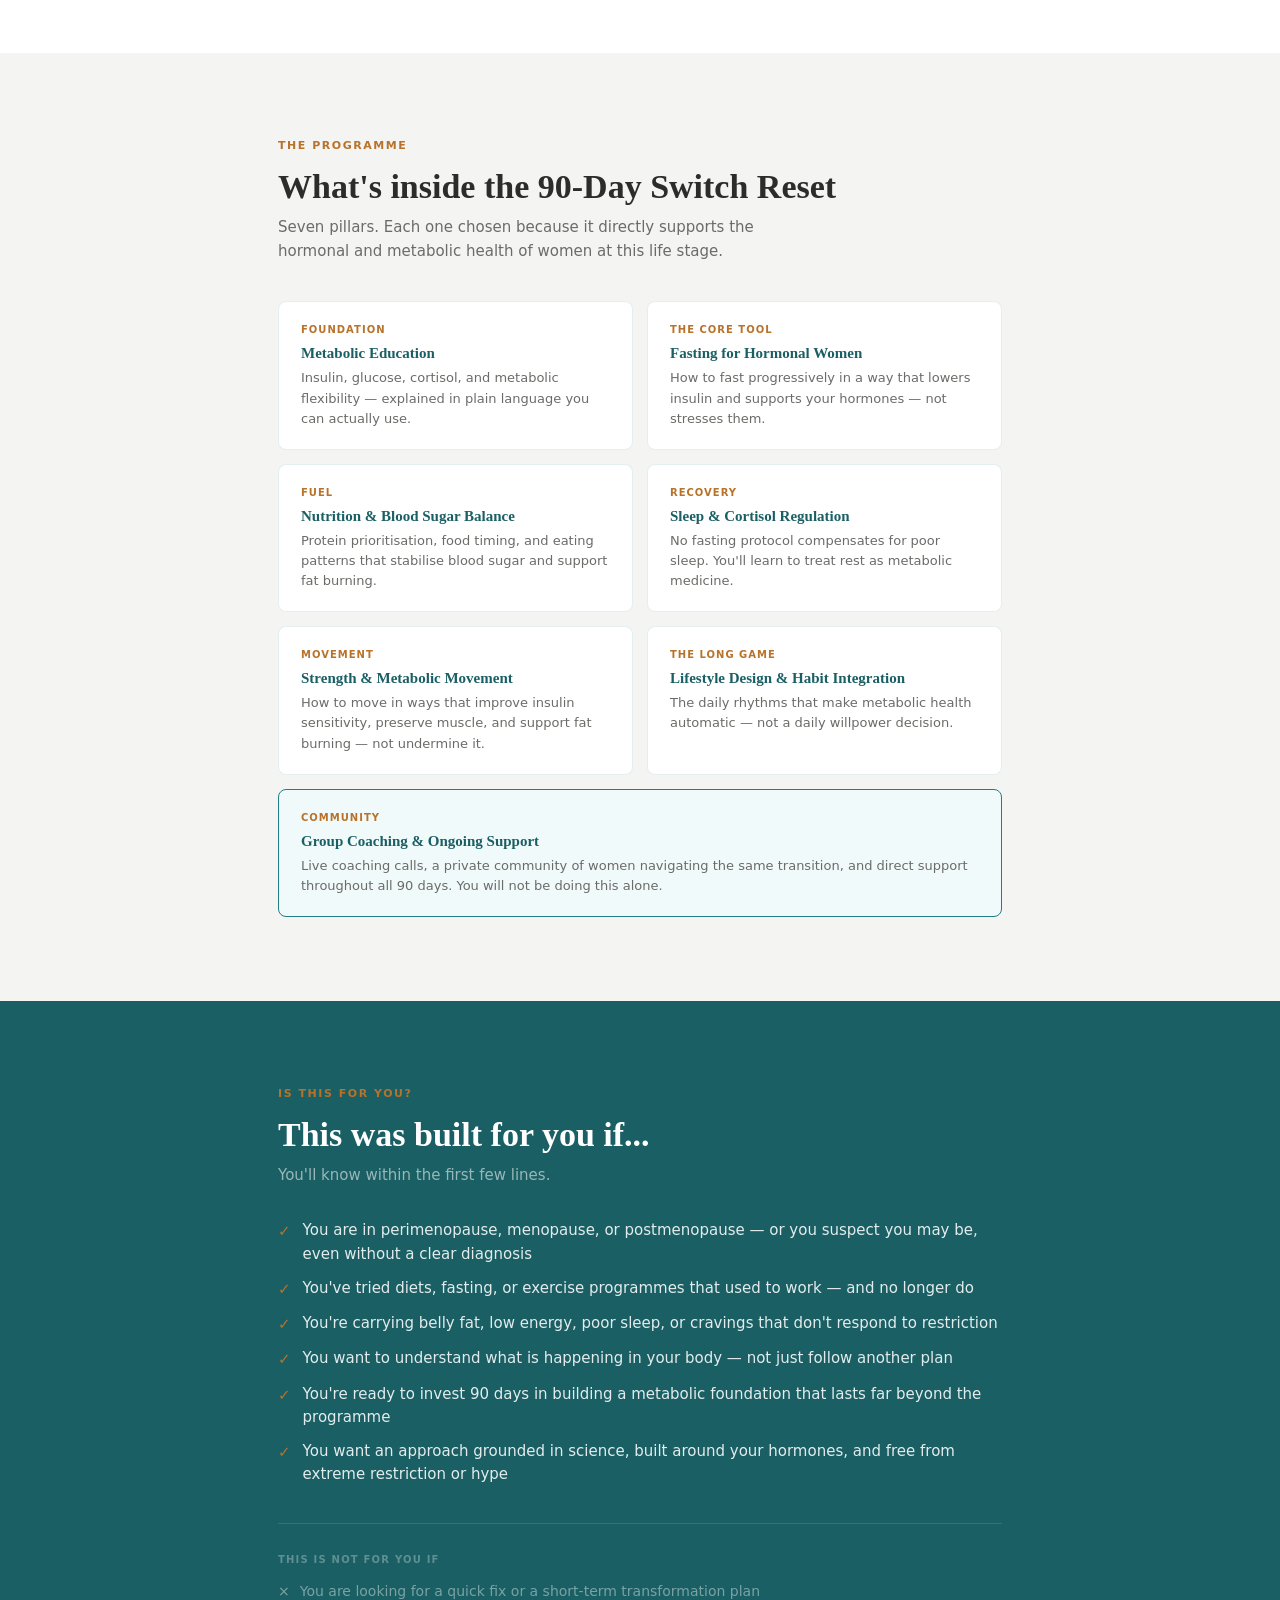
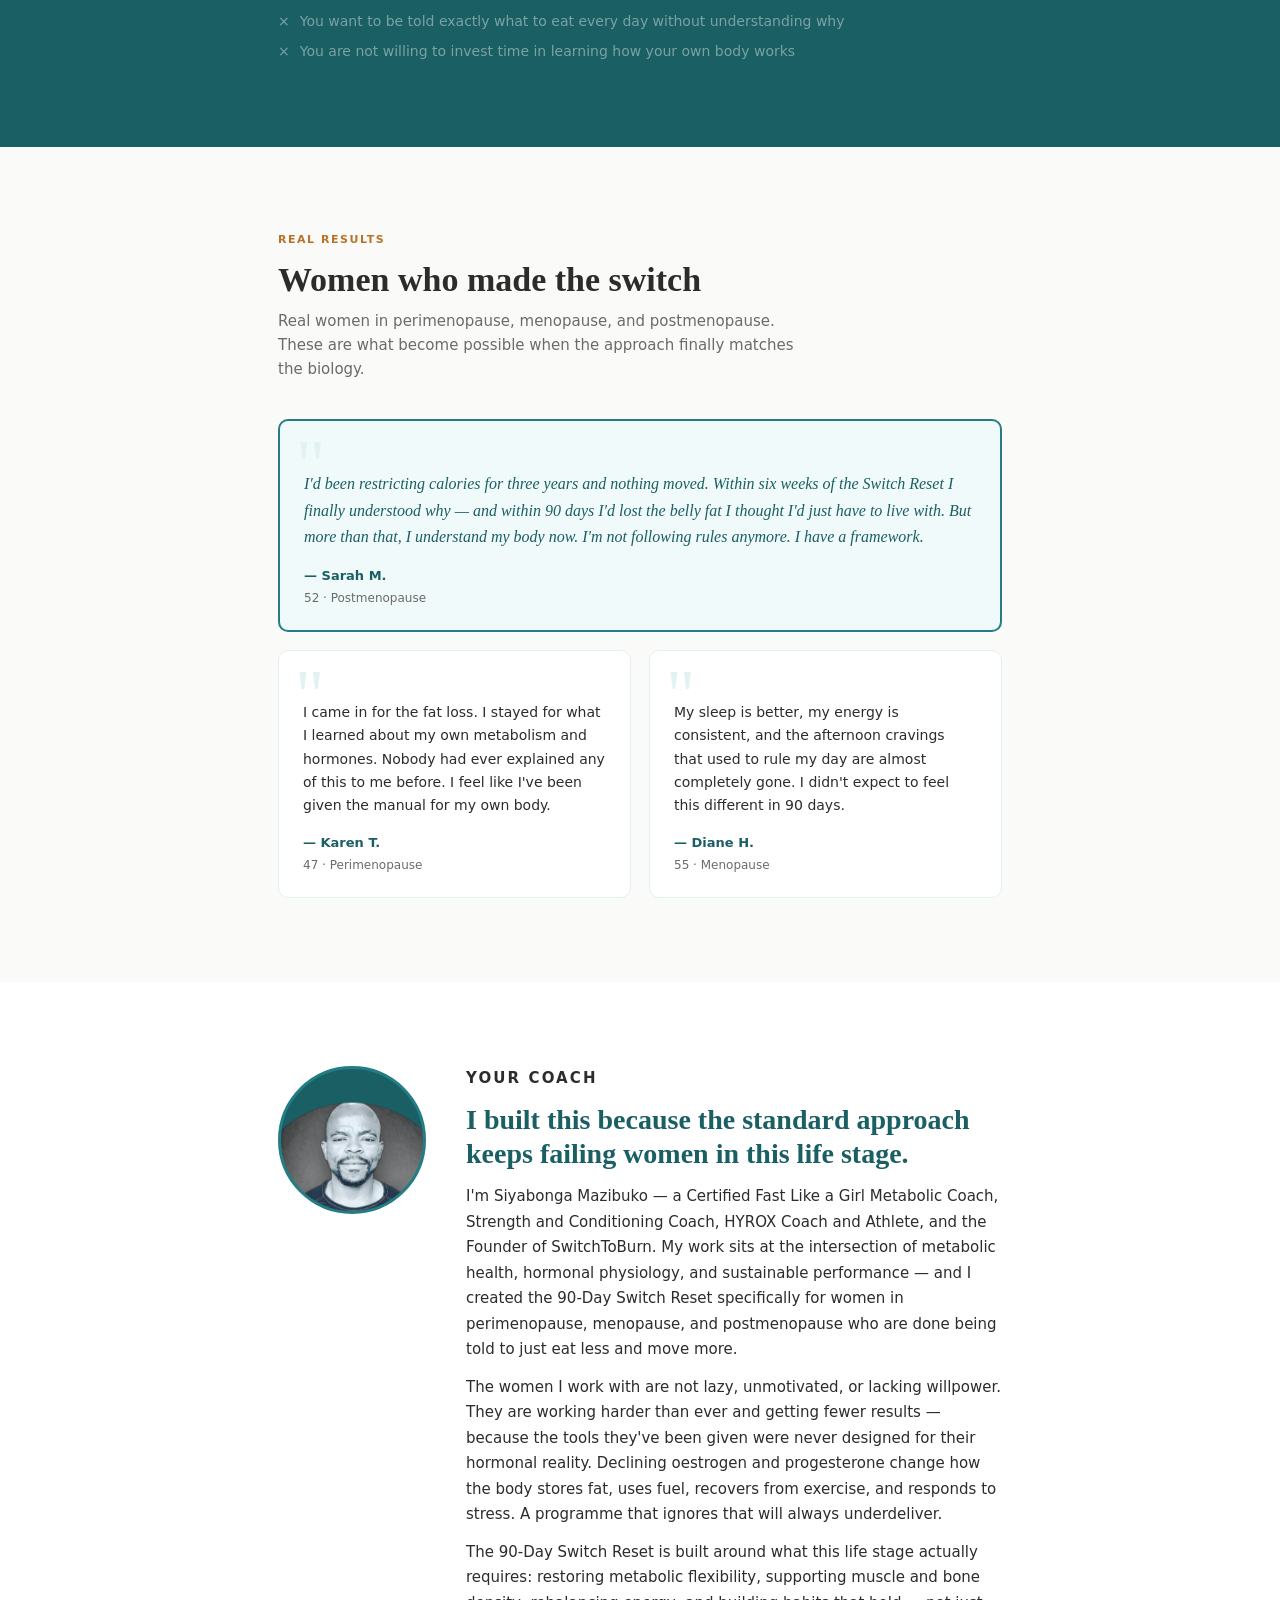
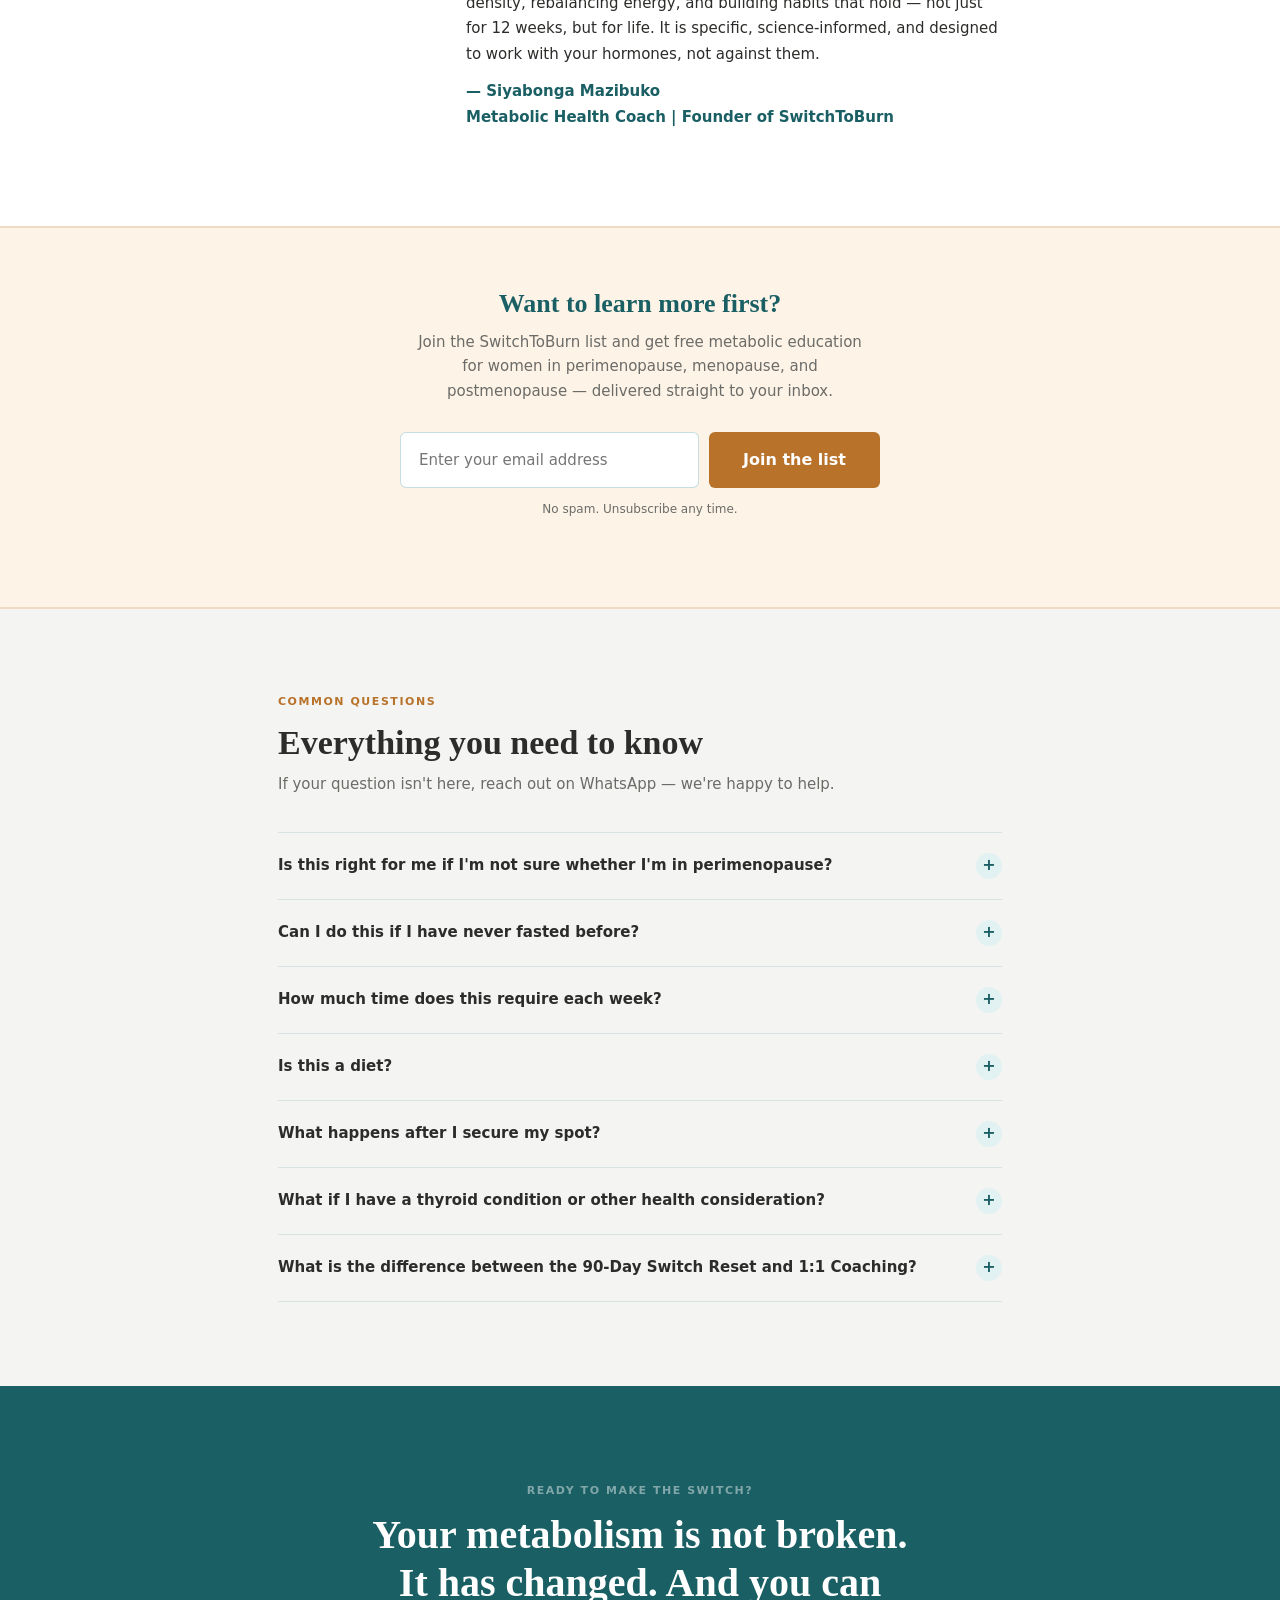
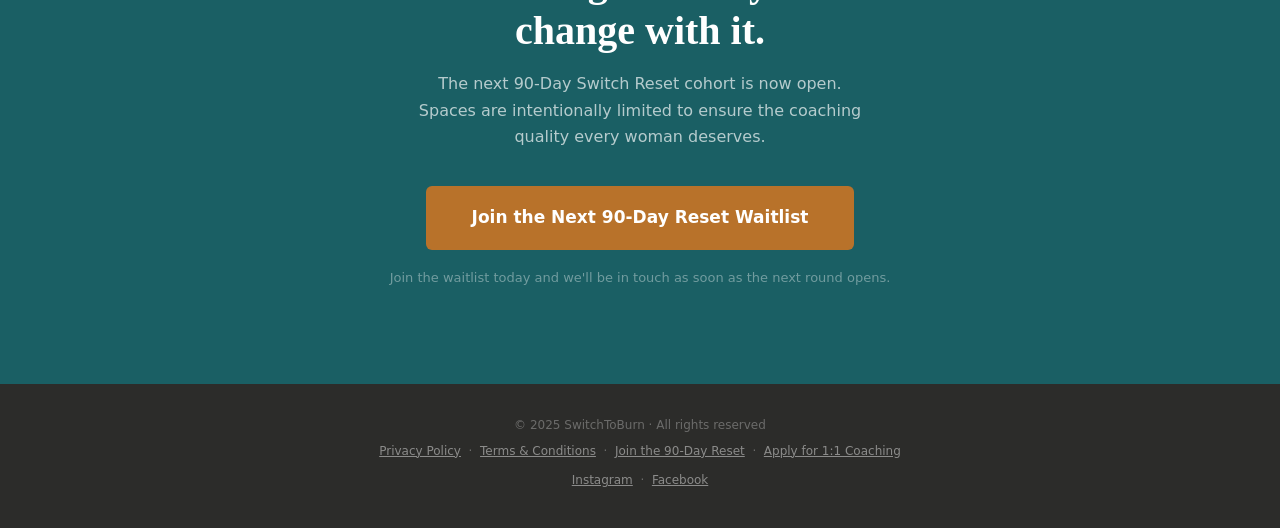
==== commit 188c3fda: "Update CTA wording to waitlist and remove WhatsApp floating button - "Join the 90-Day Switch Reset" " ====
--- a/index.html
+++ b/index.html
@@ -11,7 +11,6 @@
 ║   LOGO / BRAND NAME ........ Search →  EDIT-LOGO             ║
 ║   YOCO PAYMENT LINK ........ Search →  YOCO_PAYMENT_LINK     ║
 ║   1:1 COACHING FORM ........ Search →  ONE_ON_ONE_APPLICATION_LINK ║
-║   WHATSAPP LINK ............ Search →  WHATSAPP_LINK         ║
 ║   MAILERLITE FORM .......... Search →  MAILERLITE_EMBED      ║
 ║   YOUR NAME & BIO .......... Search →  EDIT-ABOUT            ║
 ║   TESTIMONIALS ............. Search →  EDIT-TESTIMONIAL      ║
@@ -84,7 +83,7 @@
       <a href="YOCO_PAYMENT_LINK"
          class="btn btn-primary-lg"
          target="_blank">
-        Secure Your Spot for the Next 90-Day Reset
+        Join the Next 90-Day Reset Waitlist
       </a>
 
       <!-- ONE_ON_ONE_APPLICATION_LINK: Replace with your 1:1 coaching application form link -->
@@ -98,7 +97,7 @@
       <div style="margin-top:18px; display:flex; flex-direction:column; gap:8px; max-width:480px; text-align:left;">
         <p style="font-size:13px; color:rgba(255,255,255,0.65); line-height:1.6;">
           <strong style="color:rgba(255,255,255,0.9);">90-Day Switch Reset</strong> — our flagship group programme.
-          Secure your spot and start your 90 days.
+          Join the waitlist and be first to know when the next round opens.
         </p>
         <p style="font-size:13px; color:rgba(255,255,255,0.65); line-height:1.6;">
           <strong style="color:rgba(255,255,255,0.9);">1:1 Coaching</strong> — our premium upgrade, by application only.
@@ -685,13 +684,12 @@
     <a href="YOCO_PAYMENT_LINK"
        class="btn btn-primary-lg"
        target="_blank">
-      Join the 90-Day Switch Reset
+      Join the Next 90-Day Reset Waitlist
     </a>
 
     <!-- ✏ EDIT: Reassurance line beneath the button -->
     <p class="reassurance">
-      Secure your spot today and receive your welcome details within 24 hours.
-      Questions? Reach out on WhatsApp before joining — we're happy to help.
+      Join the waitlist today and we'll be in touch as soon as the next round opens.
     </p>
 
   </div>
@@ -728,29 +726,6 @@
 </footer>
 
 
-<!-- ╔══════════════════════════════════════════════════════════════╗
-     ║  WHATSAPP FLOATING BUTTON                                    ║
-     ║  WHATSAPP_LINK: Replace the href with your WhatsApp link    ║
-     ║                                                              ║
-     ║  Format: https://wa.me/COUNTRYCODEPHONENUMBER               ║
-     ║  Example SA: https://wa.me/27821234567                      ║
-     ║                                                              ║
-     ║  With a pre-filled message:                                 ║
-     ║  https://wa.me/27821234567?text=Hi%2C%20I%27d%20like%20     ║
-     ║  to%20know%20more%20about%20the%2090-Day%20Switch%20Reset   ║
-     ║                                                              ║
-     ║  To HIDE this button: add  display:none;  to                ║
-     ║  .whatsapp-float in style.css                              ║
-     ╚══════════════════════════════════════════════════════════════╝ -->
-<a href="https://wa.me/27782401107"
-   class="whatsapp-float"
-   target="_blank"
-   aria-label="Chat on WhatsApp">
-  <!-- WhatsApp SVG icon — do not change -->
-  <svg xmlns="http://www.w3.org/2000/svg" viewBox="0 0 24 24" width="28" height="28">
-    <path d="M17.472 14.382c-.297-.149-1.758-.867-2.03-.967-.273-.099-.471-.148-.67.15-.197.297-.767.966-.94 1.164-.173.199-.347.223-.644.075-.297-.15-1.255-.463-2.39-1.475-.883-.788-1.48-1.761-1.653-2.059-.173-.297-.018-.458.13-.606.134-.133.298-.347.446-.52.149-.174.198-.298.298-.497.099-.198.05-.371-.025-.52-.075-.149-.669-1.612-.916-2.207-.242-.579-.487-.5-.669-.51-.173-.008-.371-.01-.57-.01-.198 0-.52.074-.792.372-.272.297-1.04 1.016-1.04 2.479 0 1.462 1.065 2.875 1.213 3.074.149.198 2.096 3.2 5.077 4.487.709.306 1.262.489 1.694.625.712.227 1.36.195 1.871.118.571-.085 1.758-.719 2.006-1.413.248-.694.248-1.289.173-1.413-.074-.124-.272-.198-.57-.347m-5.421 7.403h-.004a9.87 9.87 0 01-5.031-1.378l-.361-.214-3.741.982.998-3.648-.235-.374a9.86 9.86 0 01-1.51-5.26c.001-5.45 4.436-9.884 9.888-9.884 2.64 0 5.122 1.03 6.988 2.898a9.825 9.825 0 012.893 6.994c-.003 5.45-4.437 9.884-9.885 9.884m8.413-18.297A11.815 11.815 0 0012.05 0C5.495 0 .16 5.335.157 11.892c0 2.096.547 4.142 1.588 5.945L.057 24l6.305-1.654a11.882 11.882 0 005.683 1.448h.005c6.554 0 11.89-5.335 11.893-11.893a11.821 11.821 0 00-3.48-8.413z"/>
-  </svg>
-</a>
 
 
 <script src="script.js"></script>
--- a/style.css
+++ b/style.css
@@ -10,7 +10,6 @@
 ║   BUTTONS .................. Search →  EDIT-BUTTONS          ║
 ║   NAVIGATION ............... Search →  EDIT-NAV              ║
 ║   HERO ..................... Search →  EDIT-HERO             ║
-║   WHATSAPP BUTTON .......... Search →  EDIT-WHATSAPP         ║
 ║   MOBILE RESPONSIVE ........ Search →  EDIT-MOBILE           ║
 ╚══════════════════════════════════════════════════════════════╝
 */
@@ -160,7 +159,7 @@
   justify-content: space-between;
 }
 
-/* Logo link wrapper — keeps it flush and vertically centred */
+/* Logo link wrapper */
 .nav-logo {
   display: flex;
   align-items: center;
@@ -168,9 +167,9 @@
   flex-shrink: 0;
 }
 
-/* Responsive logo image */
+/* Responsive logo image — 44px tall keeps it tidy inside the 64px nav bar */
 .nav-logo-img {
-  height: 44px;          /* nav is 64px tall; 44px gives comfortable padding */
+  height: 44px;
   width: auto;
   display: block;
   object-fit: contain;
@@ -178,7 +177,7 @@
 
 @media (max-width: 480px) {
   .nav-logo-img {
-    height: 34px;        /* slightly smaller on narrow phones */
+    height: 34px;
   }
 }
 
@@ -914,39 +913,6 @@
 footer a:hover { color: rgba(255,255,255,0.7); }
 
 /* ============================================================
-   EDIT-WHATSAPP — WhatsApp floating button
-   To hide: add  display:none;  to .whatsapp-float below.
-   ============================================================ */
-.whatsapp-float {
-  position: fixed;
-  bottom: 28px;
-  right: 28px;
-  z-index: 200;
-  width: 56px;
-  height: 56px;
-  border-radius: 50%;
-  background: #25D366; /* WhatsApp green — do not change */
-  display: flex;
-  align-items: center;
-  justify-content: center;
-  box-shadow: 0 4px 16px rgba(0,0,0,0.2);
-  transition: transform 0.15s, box-shadow 0.15s;
-  text-decoration: none;
-  overflow: hidden;
-}
-
-.whatsapp-float:hover {
-  transform: translateY(-2px);
-  box-shadow: 0 6px 20px rgba(0,0,0,0.25);
-}
-
-.whatsapp-float svg {
-  width: 28px;
-  height: 28px;
-  fill: white;
-}
-
-/* ============================================================
    EDIT-MOBILE — Responsive / Mobile styles (max 600px)
    ============================================================ */
 @media (max-width: 600px) {
@@ -960,5 +926,4 @@
   .about-inner       { grid-template-columns: 1fr; }
   .about-photo       { margin: 0 auto; }
   .ml-placeholder    { flex-direction: column; }
-  .whatsapp-float    { bottom: 20px; right: 20px; }
-}
+}
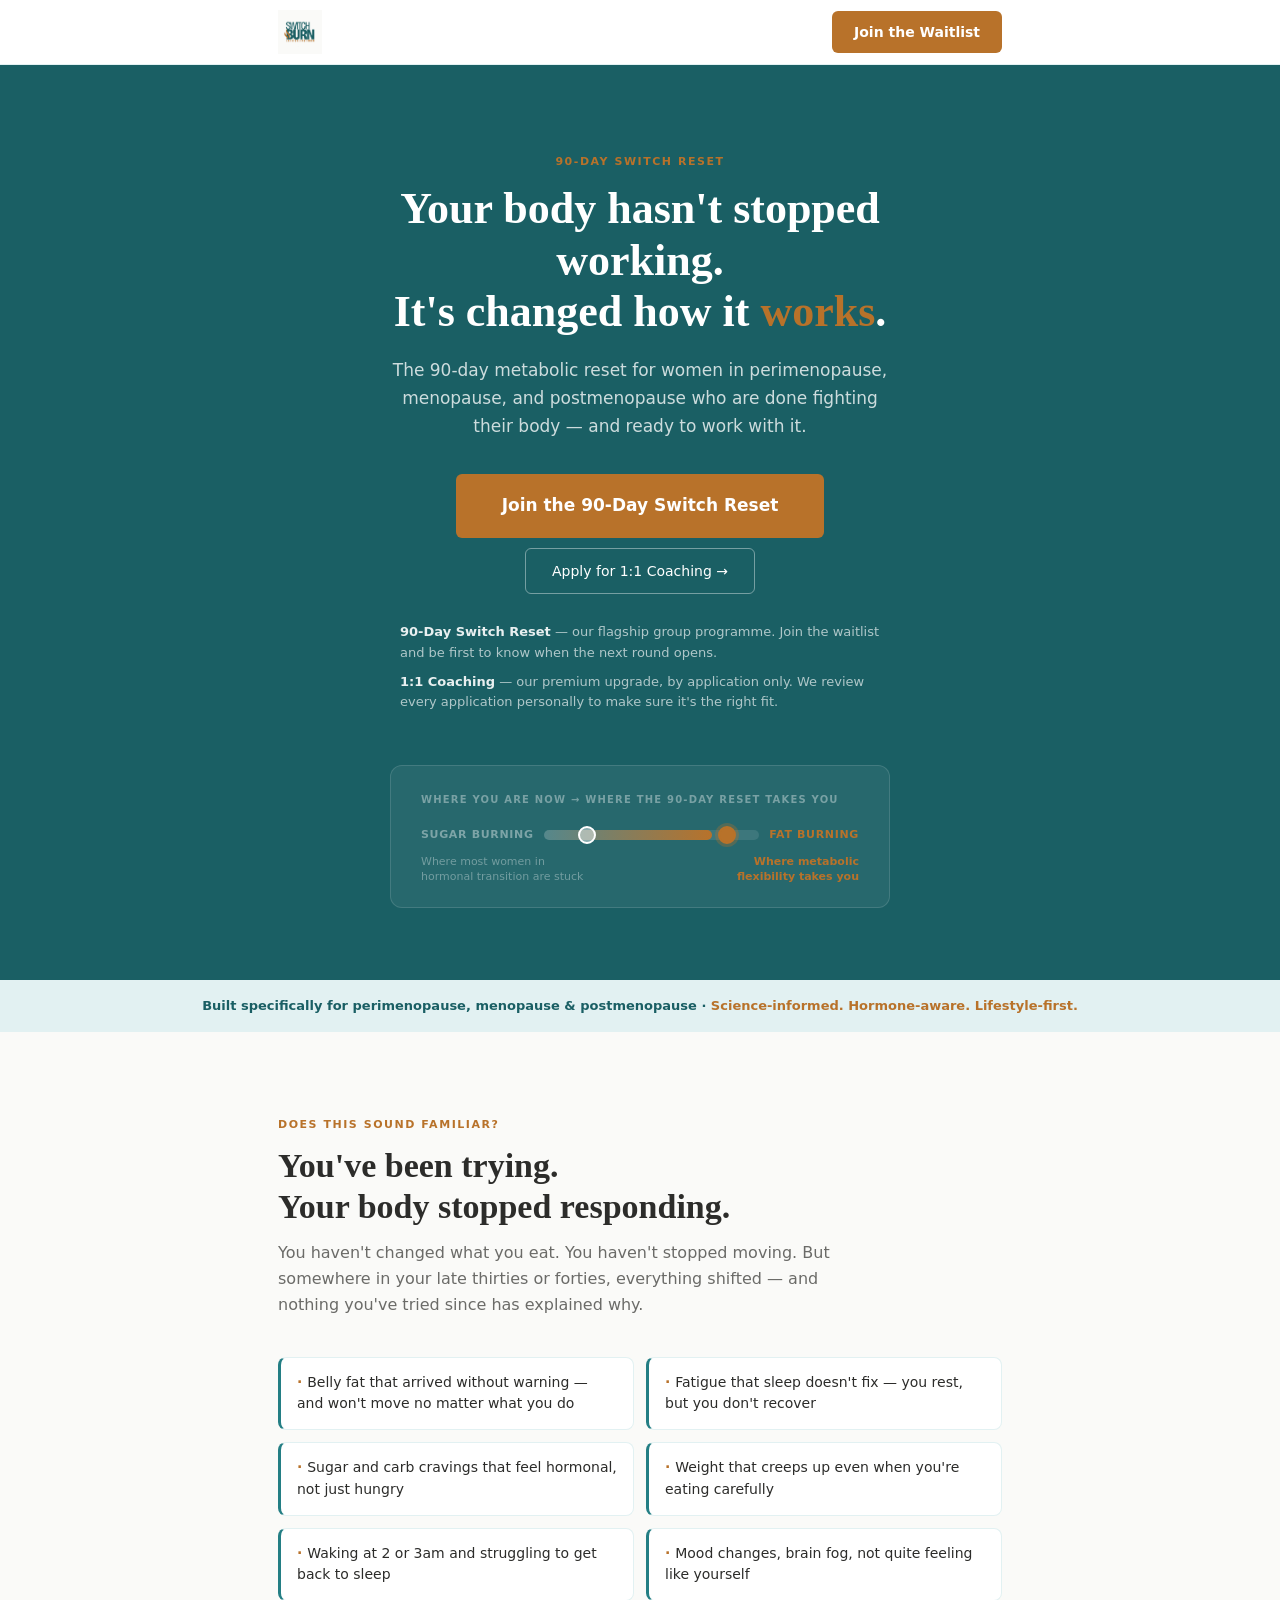
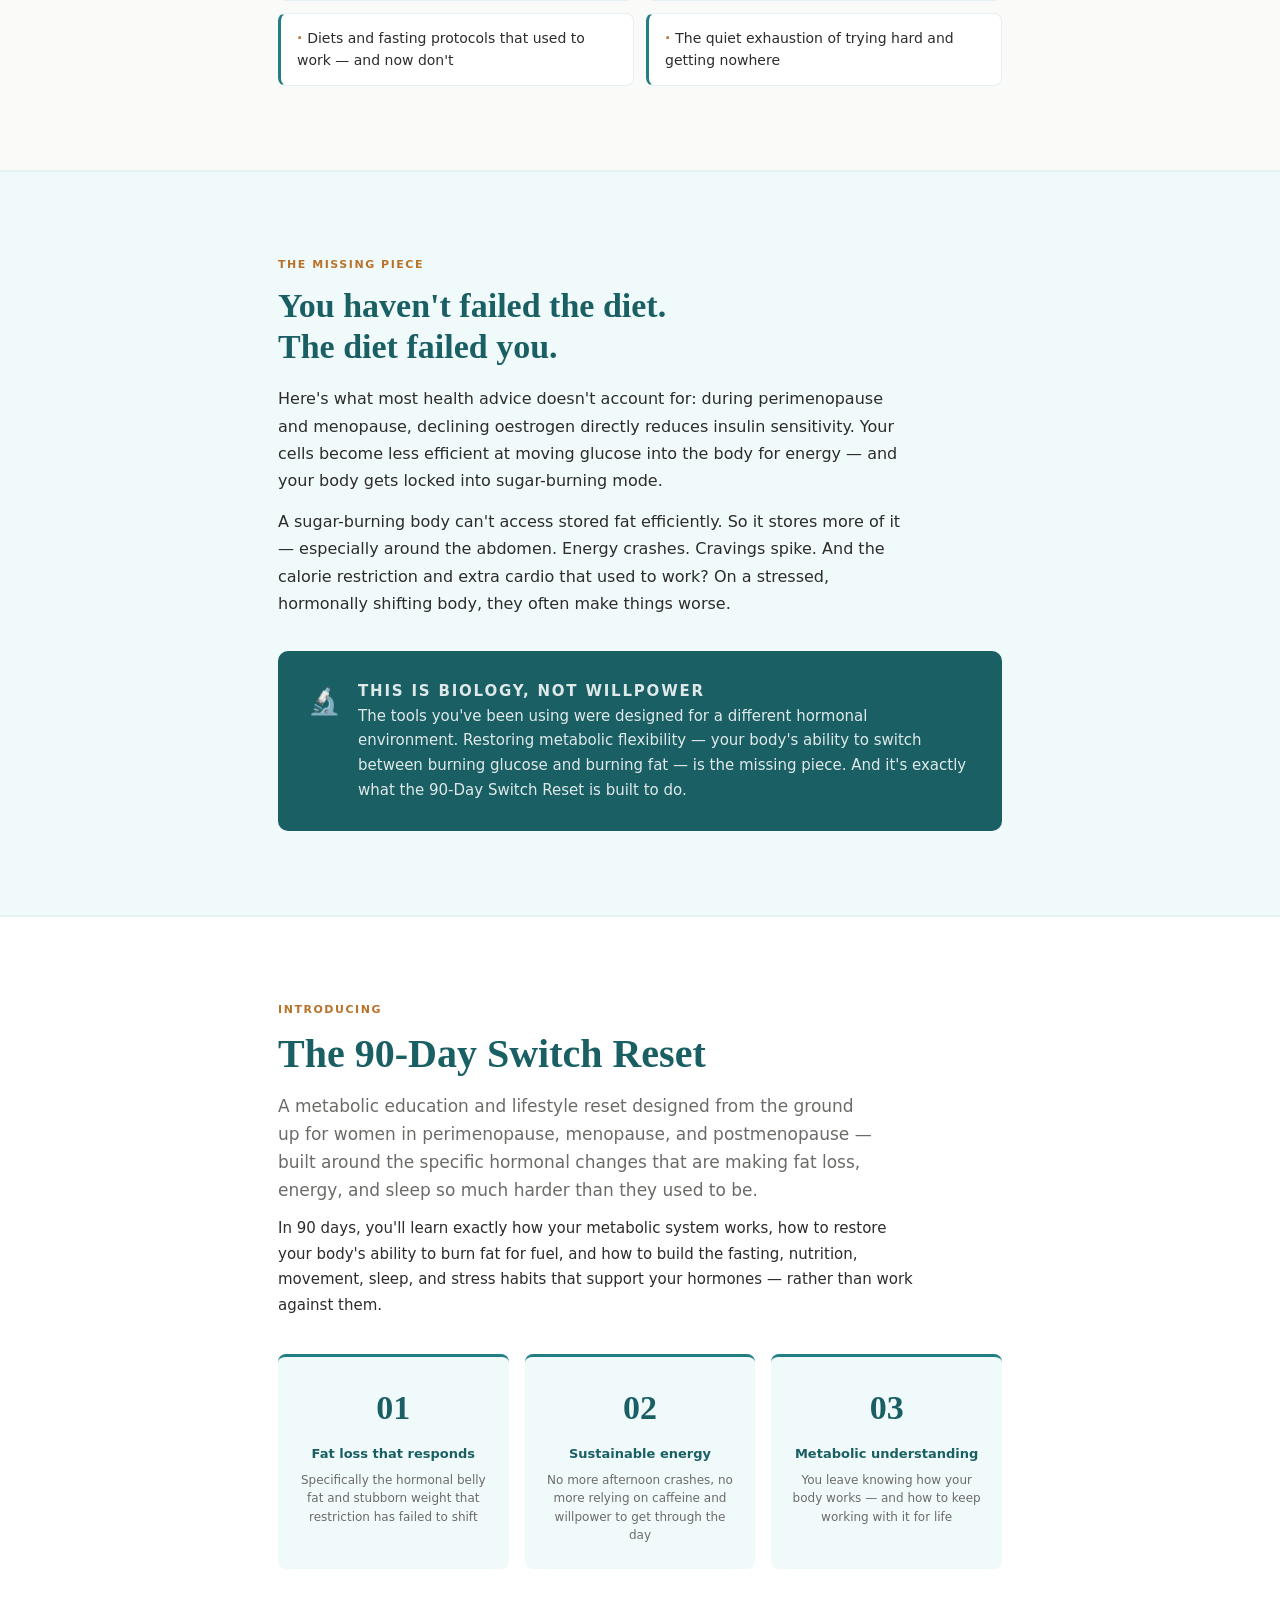
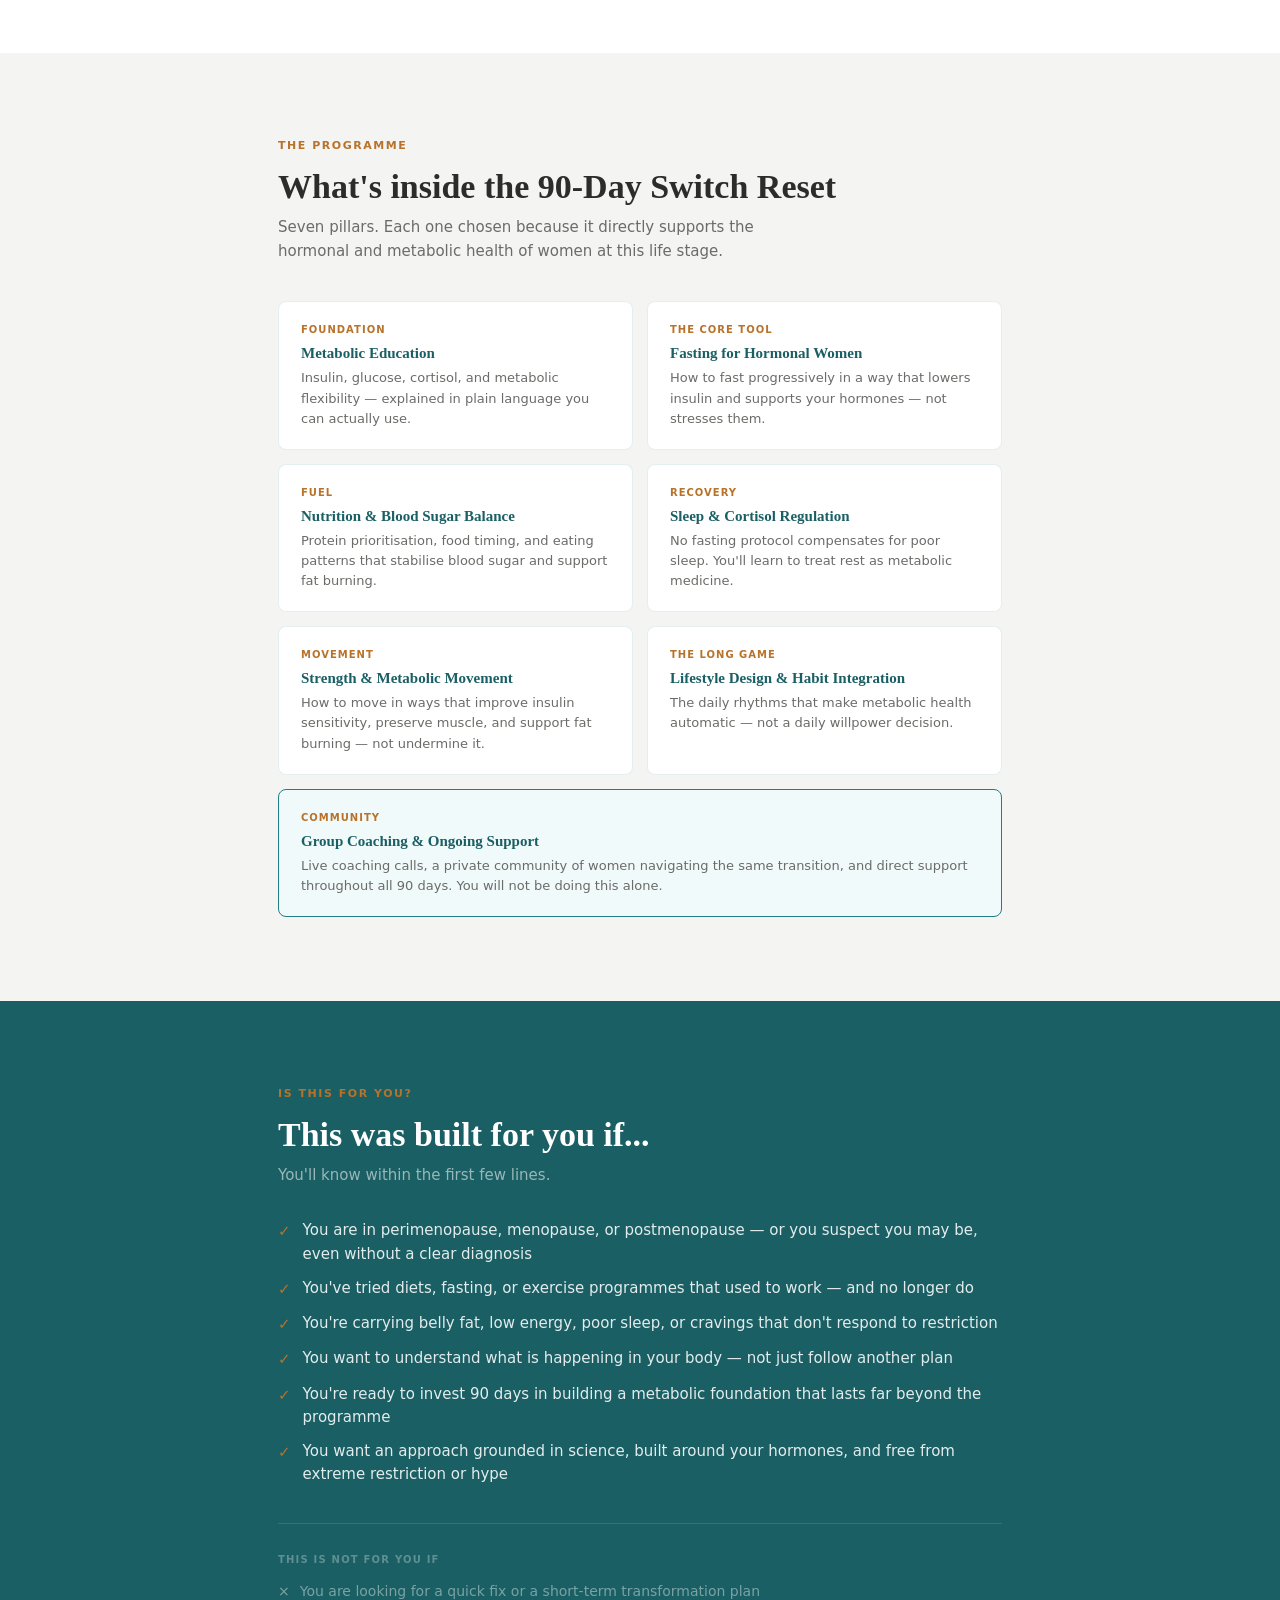
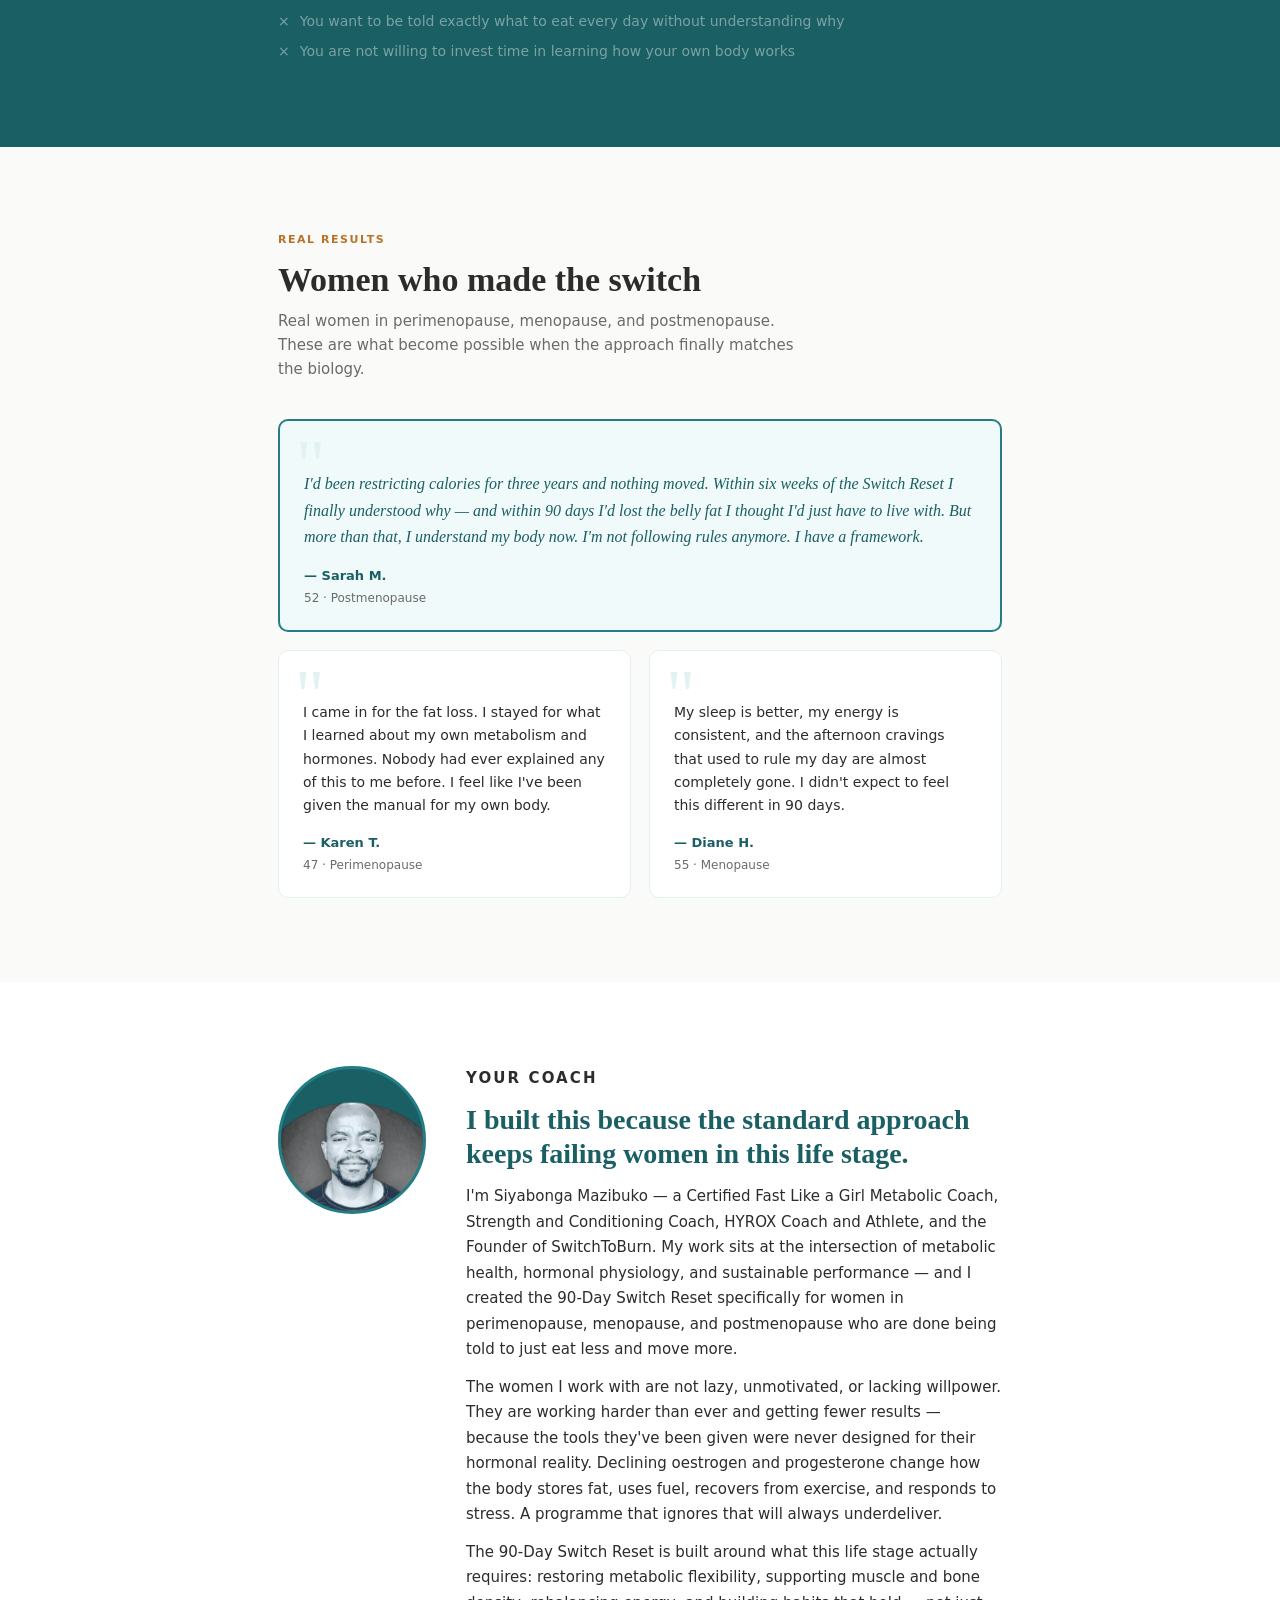
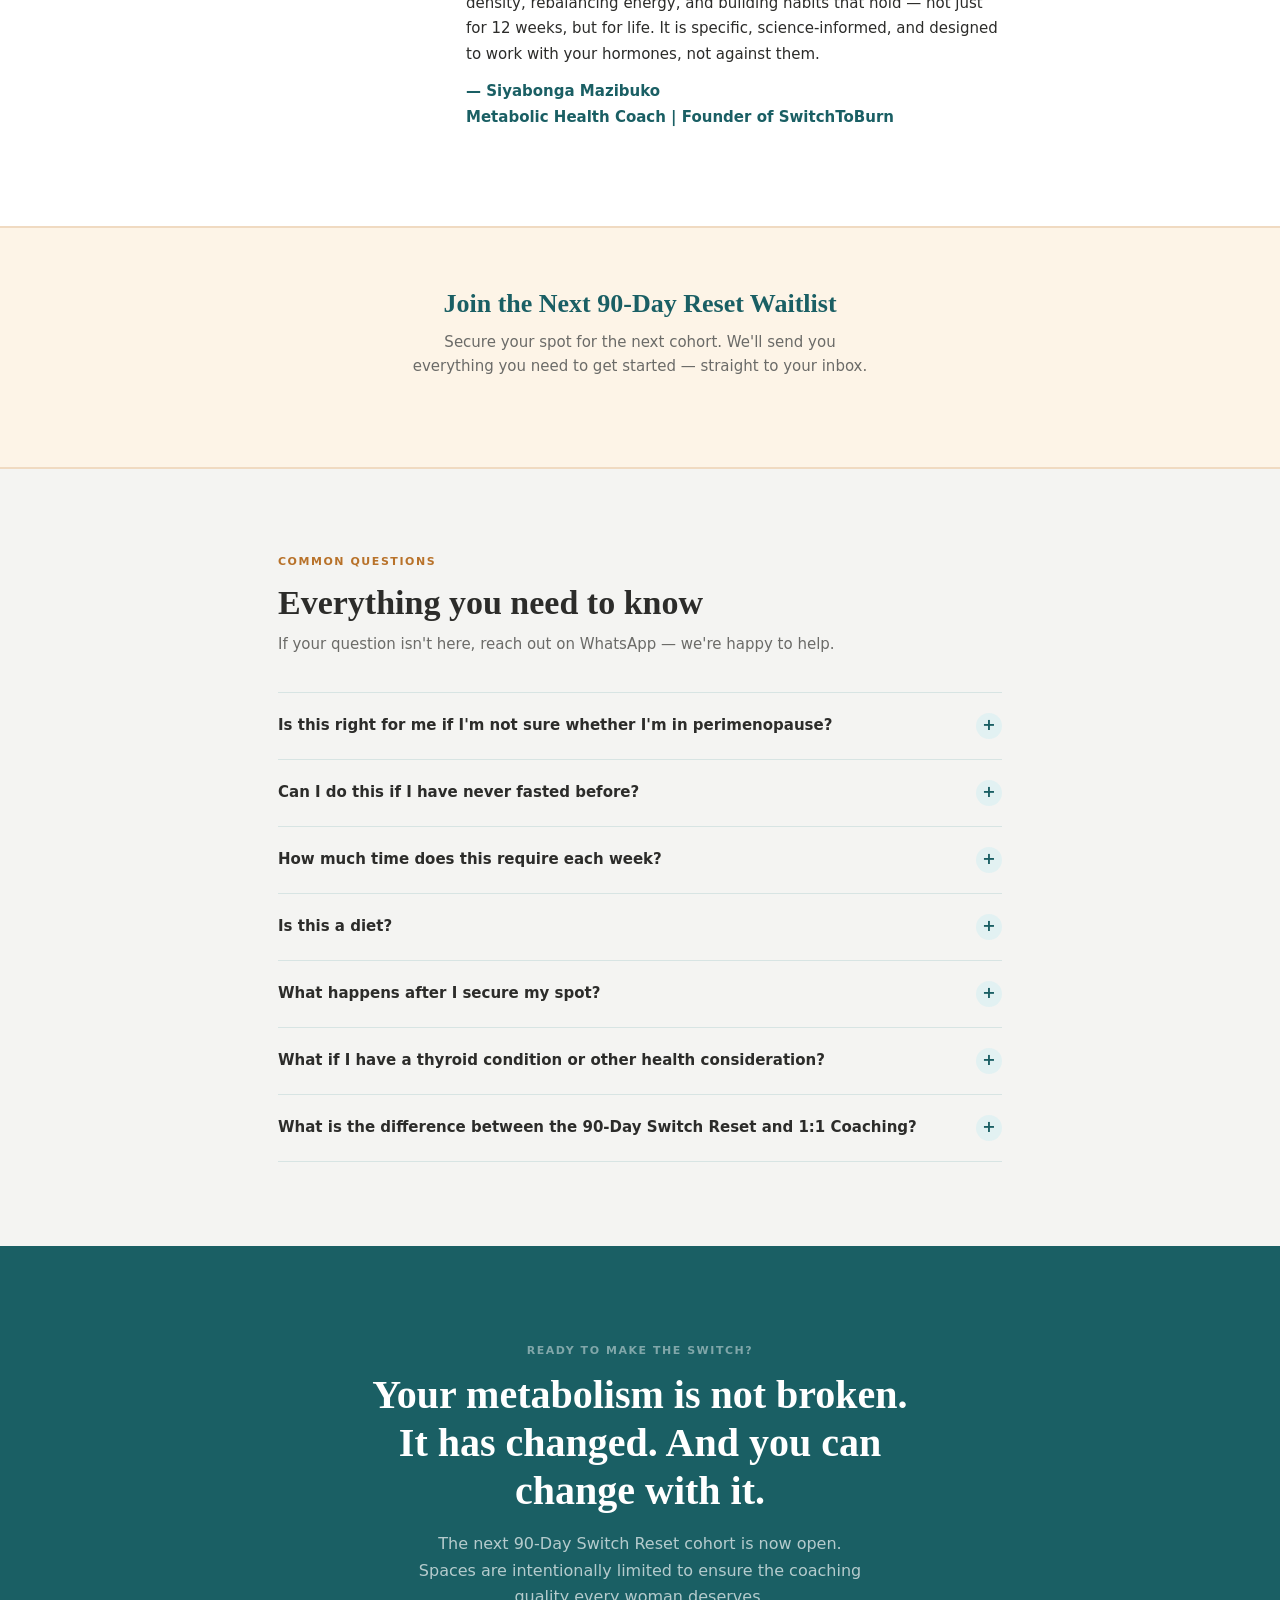
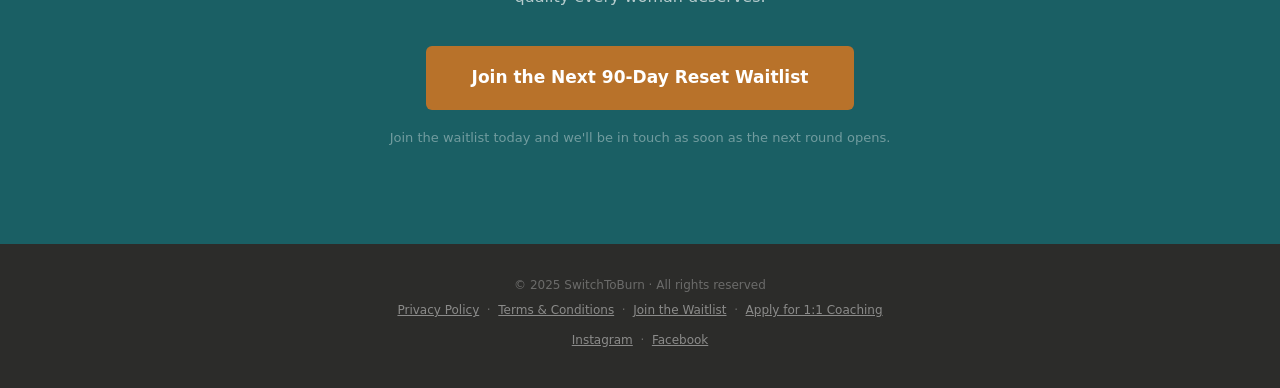
==== commit 555686f6: "Wire real links, MailerLite form, YouTube embed & WhatsApp group index.html: - Nav, hero, final CTA," ====
--- a/index.html
+++ b/index.html
@@ -46,12 +46,10 @@
       <img src="logo.png" alt="SwitchToBurn logo" class="nav-logo-img">
     </a>
 
-    <!-- YOCO_PAYMENT_LINK: Replace with your Yoco payment link -->
-    <a href="YOCO_PAYMENT_LINK"
+    <a href="#email-list"
        class="btn btn-primary"
-       style="padding:10px 22px; font-size:14px;"
-       target="_blank">
-      Join the 90-Day Switch Reset
+       style="padding:10px 22px; font-size:14px;">
+      Join the Waitlist
     </a>
 
   </div>
@@ -79,15 +77,14 @@
 
     <div class="hero-ctas">
 
-      <!-- YOCO_PAYMENT_LINK: Replace with your Yoco payment link -->
-      <a href="YOCO_PAYMENT_LINK"
-         class="btn btn-primary-lg"
-         target="_blank">
-        Join the Next 90-Day Reset Waitlist
+      <!-- Scrolls to the MailerLite waitlist form -->
+      <a href="#email-list"
+         class="btn btn-primary-lg">
+        Join the 90-Day Switch Reset
       </a>
 
-      <!-- ONE_ON_ONE_APPLICATION_LINK: Replace with your 1:1 coaching application form link -->
-      <a href="ONE_ON_ONE_APPLICATION_LINK"
+      <!-- ONE_ON_ONE_APPLICATION_LINK: Jotform application -->
+      <a href="https://form.jotform.com/261706232060042"
          class="btn btn-ghost"
          target="_blank">
         Apply for 1:1 Coaching →
@@ -507,24 +504,14 @@
 <section class="email-capture" id="email-list">
   <div class="wrap">
 
-    <!-- ✏ EDIT: Heading and subtext for this section -->
-    <h3>Want to learn more first?</h3>
+    <h3>Join the Next 90-Day Reset Waitlist</h3>
     <p>
-      Join the SwitchToBurn list and get free metabolic education for
-      women in perimenopause, menopause, and postmenopause — delivered
-      straight to your inbox.
-    </p>
-
-    <!-- MAILERLITE_EMBED: Replace this entire block with your MailerLite embed code -->
-    <!-- ↓ DELETE FROM HERE ↓ -->
-    <div class="ml-placeholder">
-      <input type="email" placeholder="Enter your email address" />
-      <a href="#" class="btn btn-primary">Join the list</a>
-    </div>
-    <p style="font-size:12px; color:var(--gray-mid); margin-top:12px;">
-      No spam. Unsubscribe any time.
-    </p>
-    <!-- ↑ DELETE TO HERE and paste your MailerLite embed ↑ -->
+      Secure your spot for the next cohort. We'll send you everything you
+      need to get started — straight to your inbox.
+    </p>
+
+    <!-- MAILERLITE_EMBED -->
+    <div class="ml-embedded" data-form="jpeWgY"></div>
 
   </div>
 </section>
@@ -680,10 +667,8 @@
       intentionally limited to ensure the coaching quality every woman deserves.
     </p>
 
-    <!-- YOCO_PAYMENT_LINK: Replace with your Yoco payment link -->
-    <a href="YOCO_PAYMENT_LINK"
-       class="btn btn-primary-lg"
-       target="_blank">
+    <a href="#email-list"
+       class="btn btn-primary-lg">
       Join the Next 90-Day Reset Waitlist
     </a>
 
@@ -710,11 +695,9 @@
     <a href="#">Privacy Policy</a> &nbsp;·&nbsp;
     <a href="#">Terms &amp; Conditions</a> &nbsp;·&nbsp;
 
-    <!-- YOCO_PAYMENT_LINK: Main programme link in footer -->
-    <a href="YOCO_PAYMENT_LINK" target="_blank">Join the 90-Day Reset</a> &nbsp;·&nbsp;
-
-    <!-- ONE_ON_ONE_APPLICATION_LINK: 1:1 coaching application link in footer -->
-    <a href="ONE_ON_ONE_APPLICATION_LINK" target="_blank">Apply for 1:1 Coaching</a>
+    <a href="#email-list">Join the Waitlist</a> &nbsp;·&nbsp;
+
+    <a href="https://form.jotform.com/261706232060042" target="_blank">Apply for 1:1 Coaching</a>
   </p>
 
   <!-- EDIT-FOOTER: Replace # with your social media profile links -->
@@ -728,6 +711,16 @@
 
 
 
+<!-- MailerLite Universal -->
+<script>
+    (function(w,d,e,u,f,l,n){w[f]=w[f]||function(){(w[f].q=w[f].q||[])
+    .push(arguments);},l=d.createElement(e),l.async=1,l.src=u,
+    n=d.getElementsByTagName(e)[0],n.parentNode.insertBefore(l,n);})
+    (window,document,'script','https://assets.mailerlite.com/js/universal.js','ml');
+    ml('account', '2273206');
+</script>
+<!-- End MailerLite Universal -->
+
 <script src="script.js"></script>
 
 </body>
